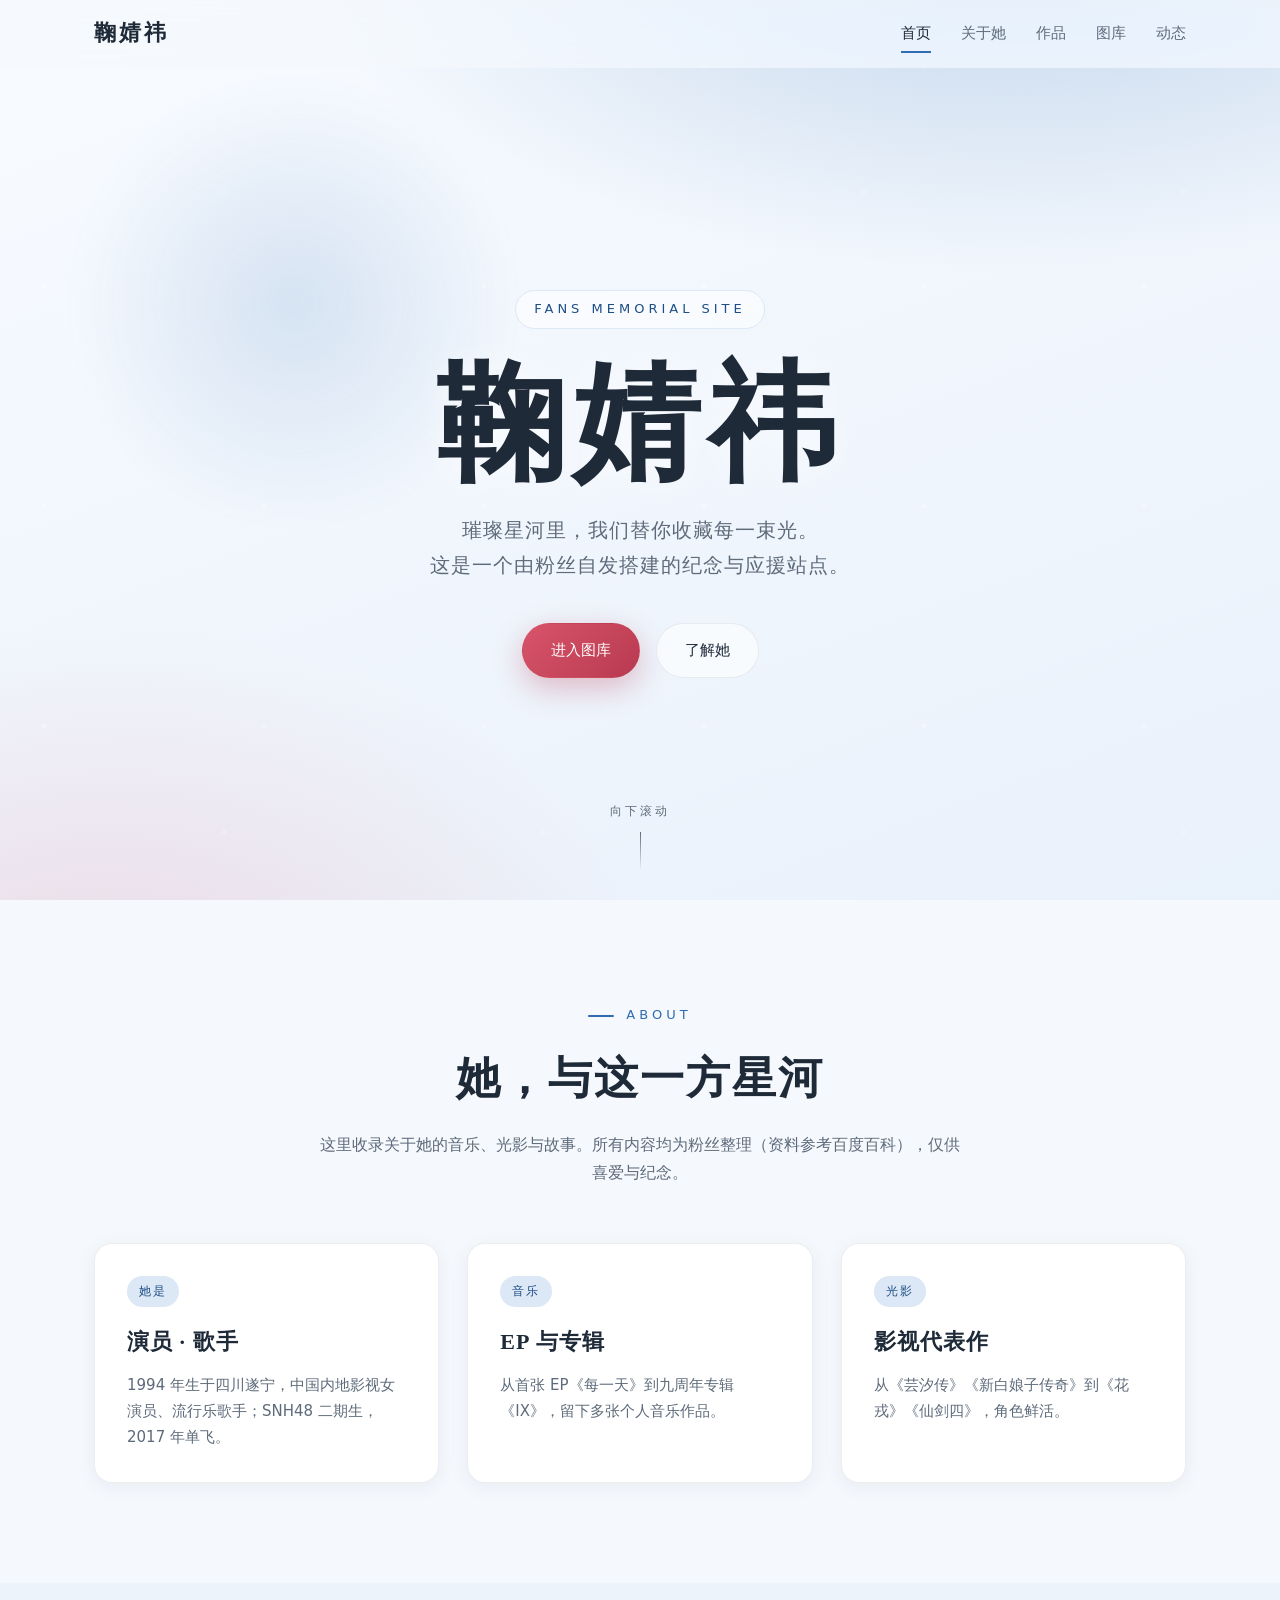
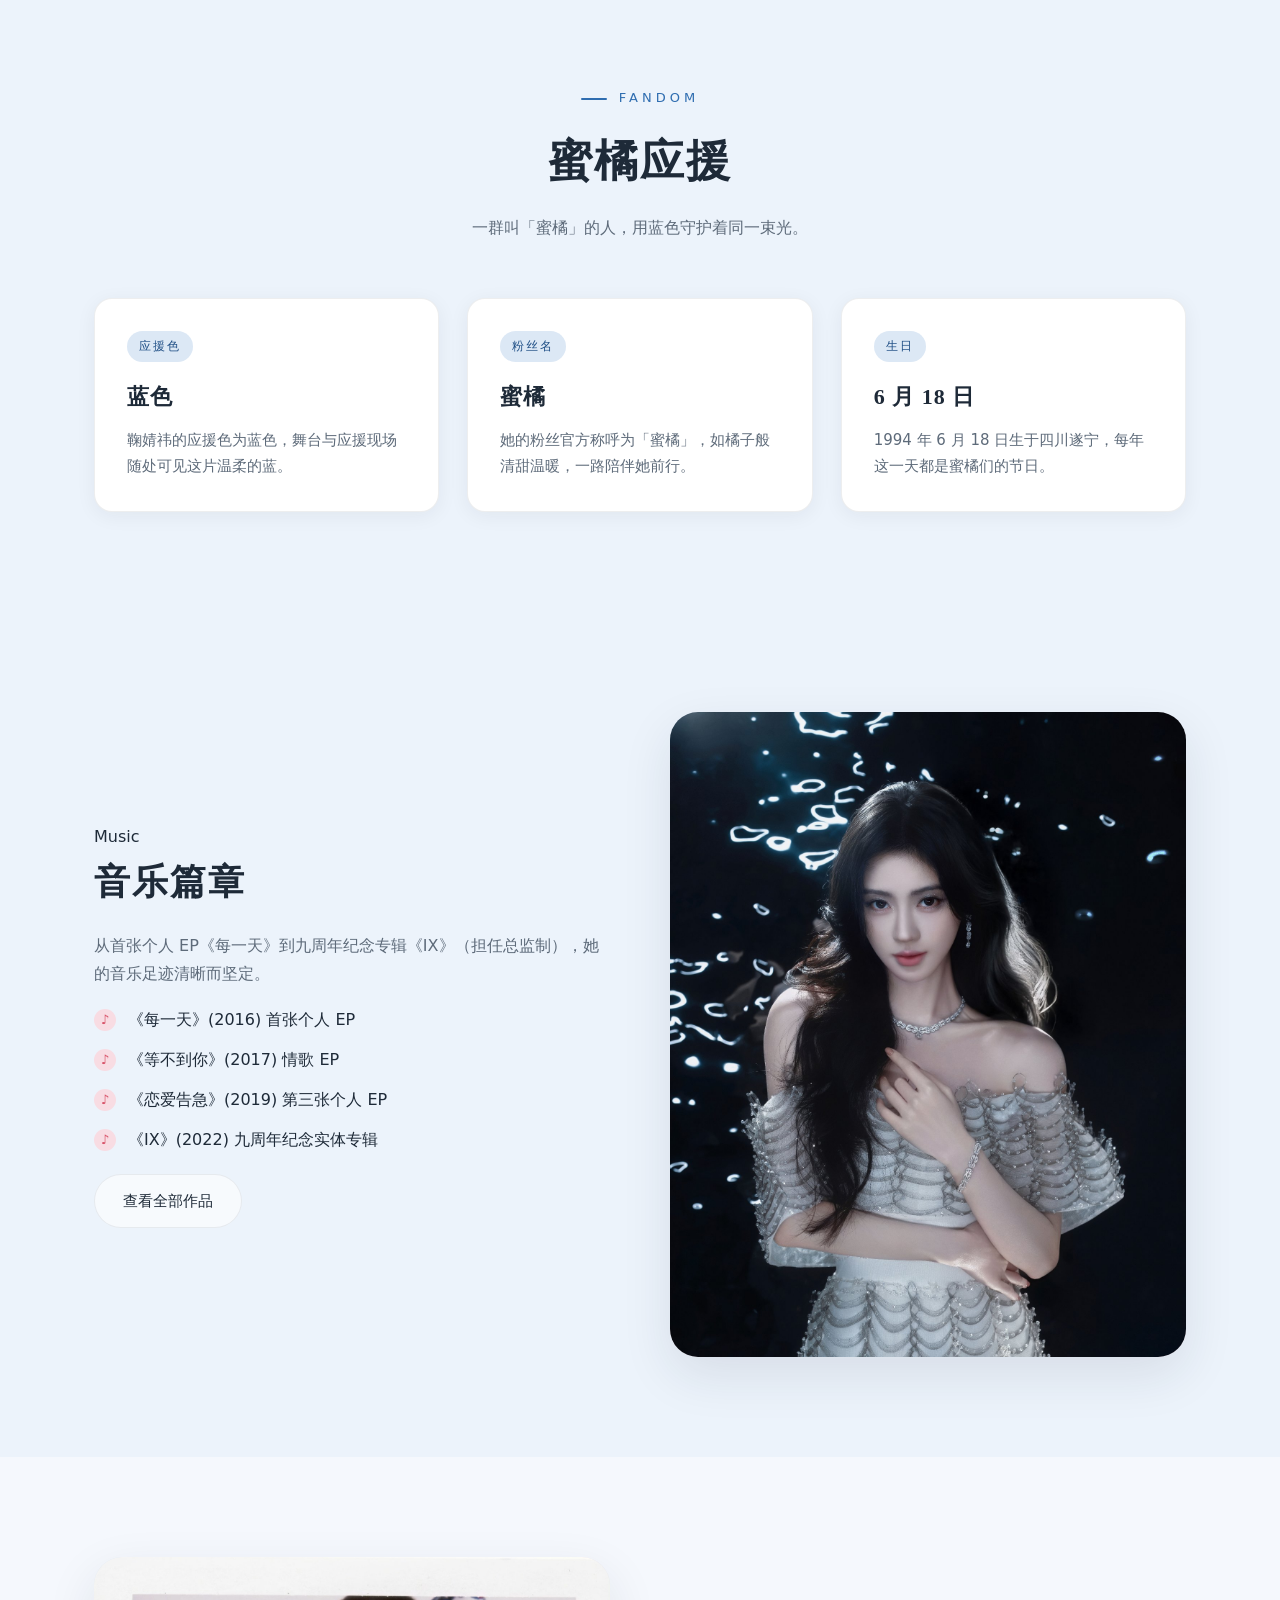
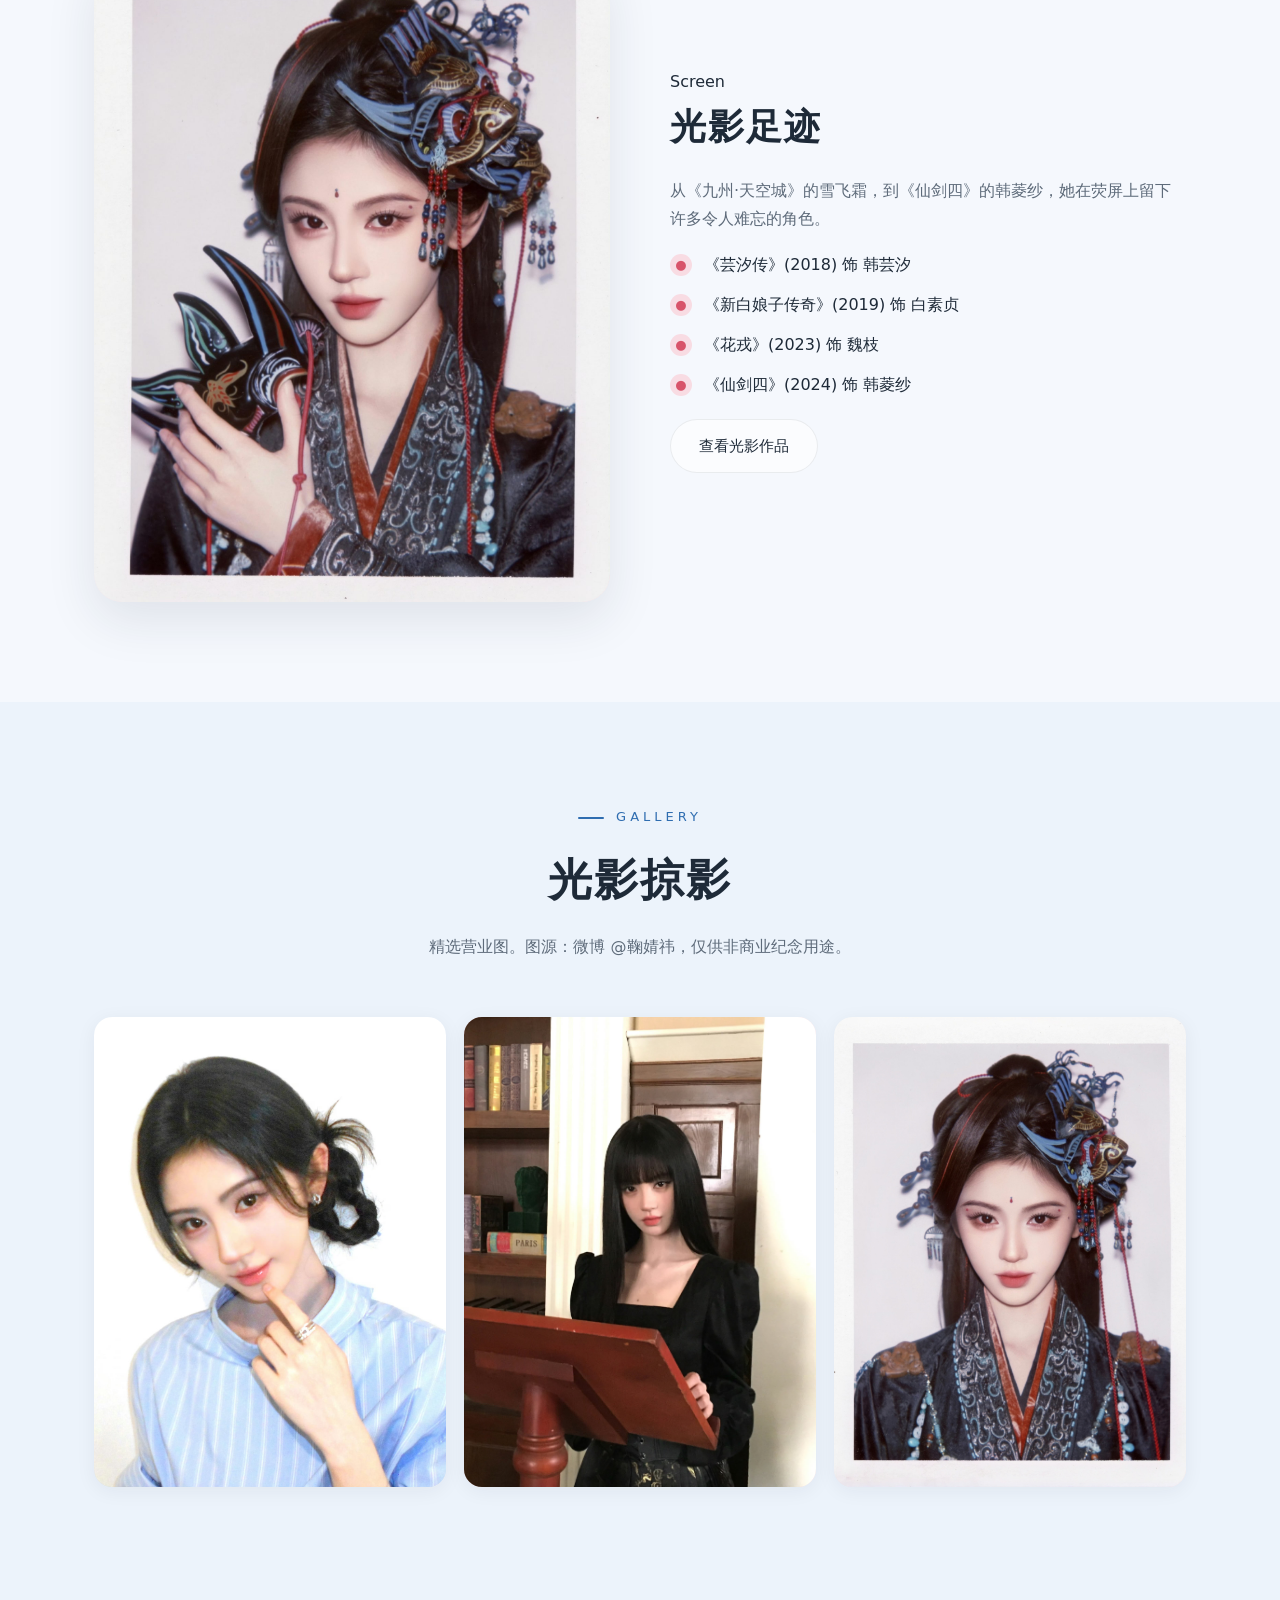
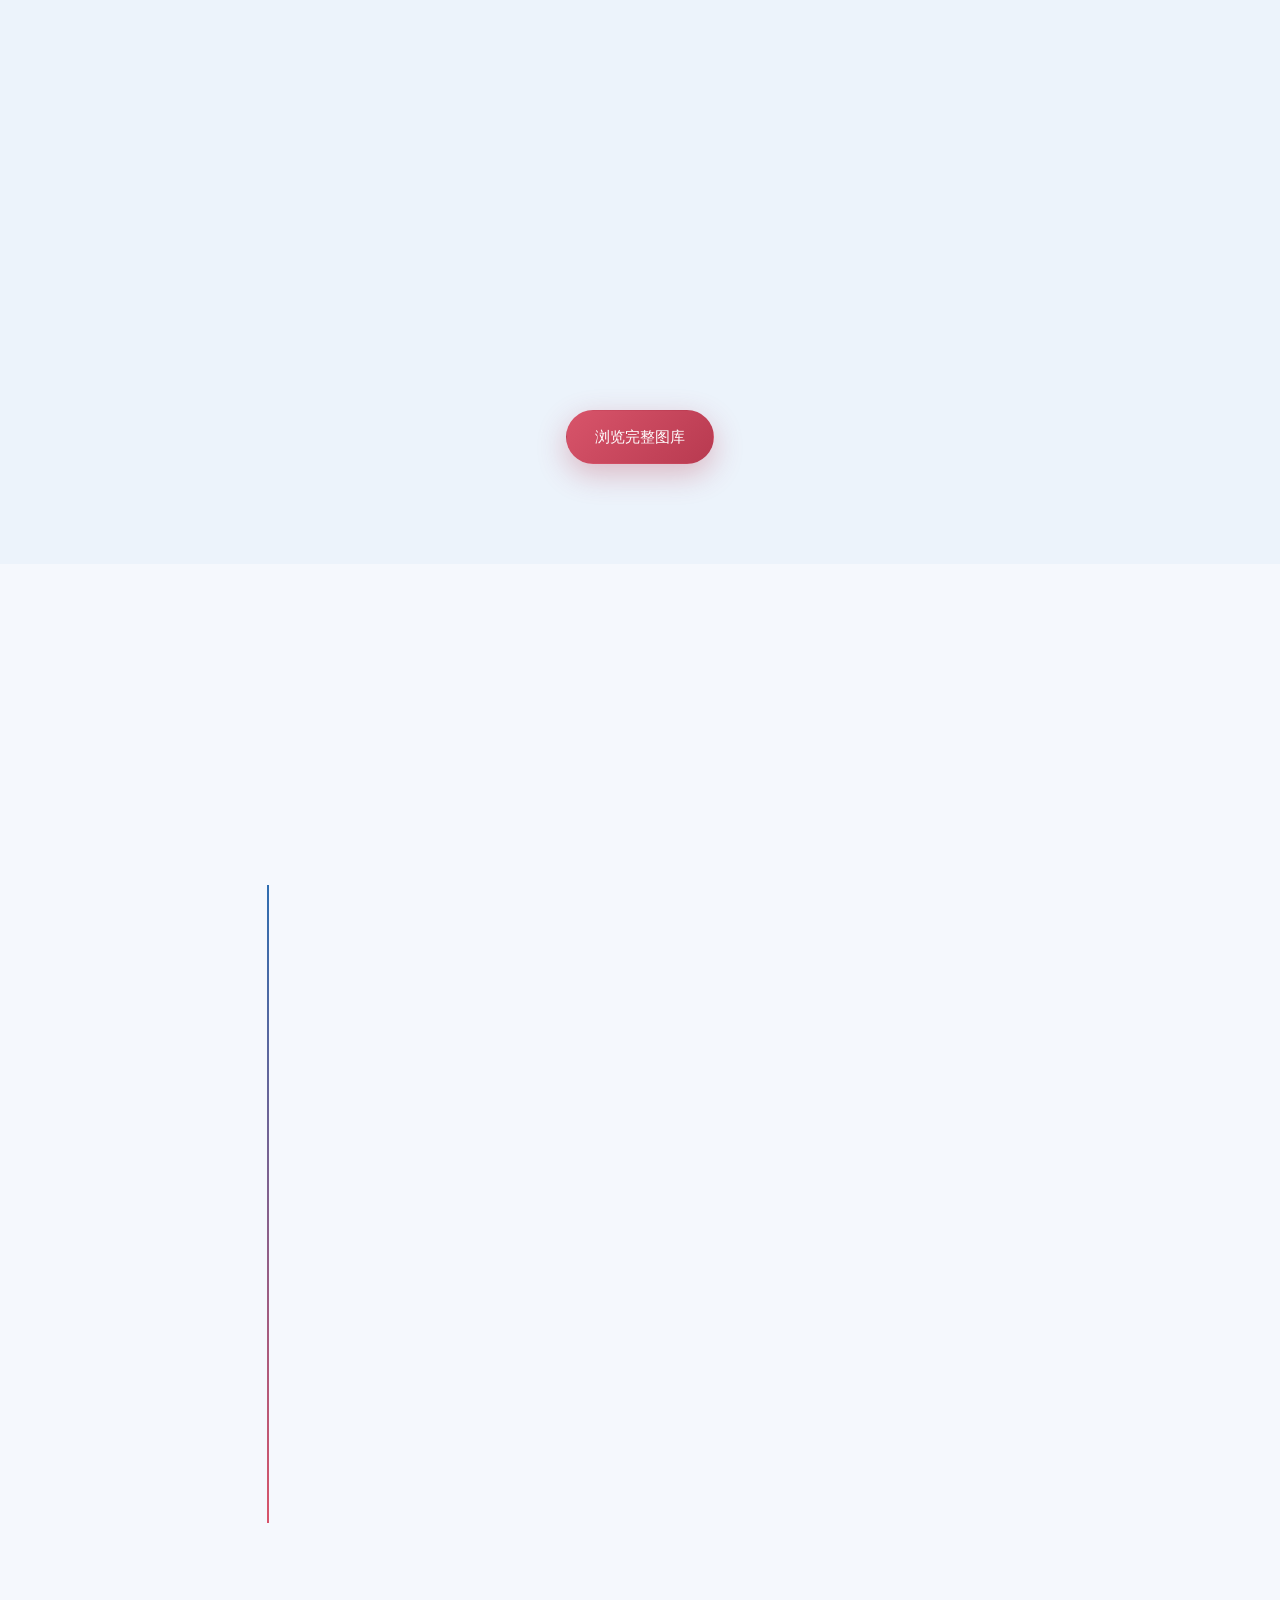
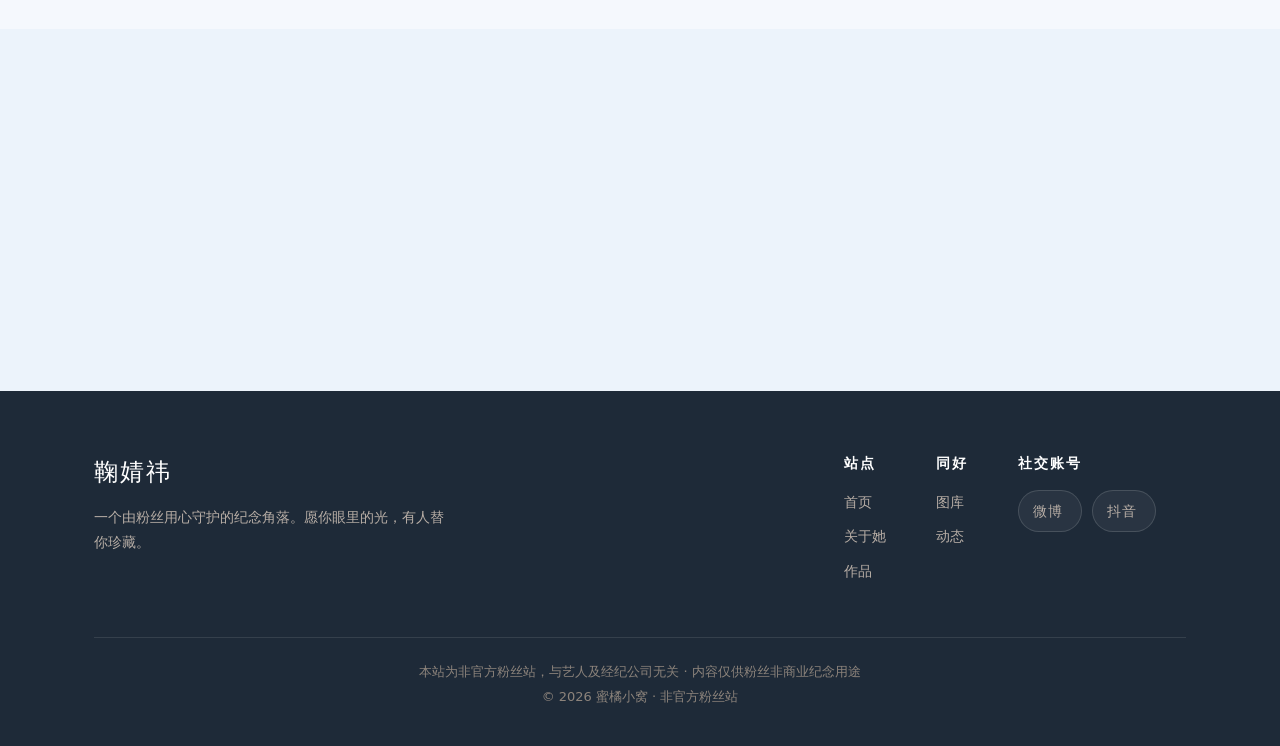
==== index.html @ 4e64320c "初始化「蜜橘小窝」鞠婧祎粉丝站 五页静态站点（首页/关于她/作品/图库/动态），纯手写 HTML/CSS/原生 JS，零依赖  应援蓝主题、非官方粉丝站声明与图源标注；社交账号、成长时间线、音乐/影视" ====
<!DOCTYPE html>
<html lang="zh-CN">
<head>
  <meta charset="UTF-8" />
  <meta name="viewport" content="width=device-width, initial-scale=1.0" />
  <title>鞠婧祎 应援站 · 蜜橘小窝</title>
  <meta name="description" content="鞠婧祎粉丝纪念站 —— 非官方粉丝自发搭建，收录音乐、影视与光影（资料参考百度百科）。" />
  <link rel="stylesheet" href="assets/css/styles.css" />
</head>
<body>

  <!-- 导航 -->
  <header class="nav">
    <div class="wrap">
      <a class="brand" href="index.html">鞠婧祎</a>
      <nav class="nav-links">
        <a href="index.html" class="active">首页</a>
        <a href="about.html">关于她</a>
        <a href="works.html">作品</a>
        <a href="gallery.html">图库</a>
        <a href="news.html">动态</a>
      </nav>
      <div class="nav-toggle"><span></span><span></span><span></span></div>
    </div>
  </header>

  <!-- Hero -->
  <section class="hero">
    <div class="wrap">
      <span class="eyebrow reveal">FANS MEMORIAL SITE</span>
      <h1 class="reveal d1">鞠婧祎</h1>
      <p class="sub reveal d2">璀璨星河里，我们替你收藏每一束光。<br />这是一个由粉丝自发搭建的纪念与应援站点。</p>
      <div class="cta reveal d3">
        <a class="btn btn-primary" href="gallery.html">进入图库</a>
        <a class="btn btn-ghost" href="about.html">了解她</a>
      </div>
    </div>
    <div class="scroll-hint">向下滚动</div>
  </section>

  <!-- 关于摘要 -->
  <section>
    <div class="wrap">
      <div class="section-head reveal">
        <div class="kicker">About</div>
        <h2>她，与这一方星河</h2>
        <p>这里收录关于她的音乐、光影与故事。所有内容均为粉丝整理（资料参考百度百科），仅供喜爱与纪念。</p>
      </div>
      <div class="grid grid-3">
        <div class="card reveal">
          <span class="tag">她是</span>
          <h3>演员 · 歌手</h3>
          <p>1994 年生于四川遂宁，中国内地影视女演员、流行乐歌手；SNH48 二期生，2017 年单飞。</p>
        </div>
        <div class="card reveal d1">
          <span class="tag">音乐</span>
          <h3>EP 与专辑</h3>
          <p>从首张 EP《每一天》到九周年专辑《IX》，留下多张个人音乐作品。</p>
        </div>
        <div class="card reveal d2">
          <span class="tag">光影</span>
          <h3>影视代表作</h3>
          <p>从《芸汐传》《新白娘子传奇》到《花戎》《仙剑四》，角色鲜活。</p>
        </div>
      </div>
    </div>
  </section>

  <!-- 蜜橘应援 -->
  <section class="section-alt">
    <div class="wrap">
      <div class="section-head reveal">
        <div class="kicker">Fandom</div>
        <h2>蜜橘应援</h2>
        <p>一群叫「蜜橘」的人，用蓝色守护着同一束光。</p>
      </div>
      <div class="grid grid-3">
        <div class="card reveal">
          <span class="tag">应援色</span>
          <h3>蓝色</h3>
          <p>鞠婧祎的应援色为蓝色，舞台与应援现场随处可见这片温柔的蓝。</p>
        </div>
        <div class="card reveal d1">
          <span class="tag">粉丝名</span>
          <h3>蜜橘</h3>
          <p>她的粉丝官方称呼为「蜜橘」，如橘子般清甜温暖，一路陪伴她前行。</p>
        </div>
        <div class="card reveal d2">
          <span class="tag">生日</span>
          <h3>6 月 18 日</h3>
          <p>1994 年 6 月 18 日生于四川遂宁，每年这一天都是蜜橘们的节日。</p>
        </div>
      </div>
    </div>
  </section>

  <!-- 作品亮点：音乐 -->
  <section class="section-alt">
    <div class="wrap">
      <div class="feature-row">
        <div class="feature-text reveal">
          <span class="tag">Music</span>
          <h2>音乐篇章</h2>
          <p>从首张个人 EP《每一天》到九周年纪念专辑《IX》（担任总监制），她的音乐足迹清晰而坚定。</p>
          <ul class="feature-list">
            <li><span class="mk">♪</span><span>《每一天》(2016) 首张个人 EP</span></li>
            <li><span class="mk">♪</span><span>《等不到你》(2017) 情歌 EP</span></li>
            <li><span class="mk">♪</span><span>《恋爱告急》(2019) 第三张个人 EP</span></li>
            <li><span class="mk">♪</span><span>《IX》(2022) 九周年纪念实体专辑</span></li>
          </ul>
          <p style="margin-top:20px"><a class="btn btn-ghost" href="works.html">查看全部作品</a></p>
        </div>
        <div class="feature-media reveal d1"><img src="assets/img/feature-music.jpg" alt="音乐篇章" /></div>
      </div>
    </div>
  </section>

  <!-- 作品亮点：影视 -->
  <section>
    <div class="wrap">
      <div class="feature-row reverse">
        <div class="feature-text reveal">
          <span class="tag">Screen</span>
          <h2>光影足迹</h2>
          <p>从《九州·天空城》的雪飞霜，到《仙剑四》的韩菱纱，她在荧屏上留下许多令人难忘的角色。</p>
          <ul class="feature-list">
            <li><span class="mk">●</span><span>《芸汐传》(2018) 饰 韩芸汐</span></li>
            <li><span class="mk">●</span><span>《新白娘子传奇》(2019) 饰 白素贞</span></li>
            <li><span class="mk">●</span><span>《花戎》(2023) 饰 魏枝</span></li>
            <li><span class="mk">●</span><span>《仙剑四》(2024) 饰 韩菱纱</span></li>
          </ul>
          <p style="margin-top:20px"><a class="btn btn-ghost" href="works.html">查看光影作品</a></p>
        </div>
        <div class="feature-media reveal d1"><img src="assets/img/feature-screen.jpg" alt="光影足迹" /></div>
      </div>
    </div>
  </section>

  <!-- 图库预览 -->
  <section class="section-alt">
    <div class="wrap">
      <div class="section-head reveal">
        <div class="kicker">Gallery</div>
        <h2>光影掠影</h2>
        <p>精选营业图。图源：微博 @鞠婧祎，仅供非商业纪念用途。</p>
      </div>
      <div class="gallery-grid">
        <div class="gallery-item reveal" data-label="写真 · 一"><img src="assets/img/gallery-01.jpg" alt="写真 · 一" /></div>
        <div class="gallery-item reveal d1" data-label="写真 · 二"><img src="assets/img/gallery-02.jpg" alt="写真 · 二" /></div>
        <div class="gallery-item reveal d2" data-label="舞台 · 一"><img src="assets/img/gallery-03.jpg" alt="舞台 · 一" /></div>
        <div class="gallery-item reveal" data-label="舞台 · 二"><img src="assets/img/gallery-04.jpg" alt="舞台 · 二" /></div>
        <div class="gallery-item reveal d1" data-label="活动 · 一"><img src="assets/img/gallery-05.jpg" alt="活动 · 一" /></div>
        <div class="gallery-item reveal d2" data-label="活动 · 二"><img src="assets/img/gallery-06.jpg" alt="活动 · 二" /></div>
      </div>
      <p style="text-align:center;margin-top:36px"><a class="btn btn-primary" href="gallery.html">浏览完整图库</a></p>
    </div>
  </section>

  <!-- 最新动态 -->
  <section>
    <div class="wrap">
      <div class="section-head reveal">
        <div class="kicker">News</div>
        <h2>星河纪事</h2>
        <p>从出道到如今的关键节点。（资料参考百度百科）</p>
      </div>
      <div class="timeline">
        <div class="tl-item reveal">
          <div class="date">2013</div>
          <h4>入选 SNH48 二期生并出道</h4>
          <p>以票选第一从近 4.8 万名参选者中脱颖而出，随《剧场女神》公演出道。</p>
        </div>
        <div class="tl-item reveal d1">
          <div class="date">2016</div>
          <h4>SNH48 总选举冠军</h4>
          <p>斩获总选举冠军，并主演首部玄幻剧《九州·天空城》。</p>
        </div>
        <div class="tl-item reveal d2">
          <div class="date">2017</div>
          <h4>成立个人工作室单飞</h4>
          <p>晋升明星殿堂、连霸总选举冠军，成立个人工作室独立发展。</p>
        </div>
        <div class="tl-item reveal">
          <div class="date">2018</div>
          <h4>《芸汐传》播出</h4>
          <p>饰演韩芸汐，成为广受关注的古装剧代表作。</p>
        </div>
        <div class="tl-item reveal d1">
          <div class="date">2026</div>
          <h4>QQ音乐巅峰流行女歌手</h4>
          <p>获 QQ 音乐超级巅峰之夜「巅峰流行女歌手」荣誉。</p>
        </div>
      </div>
    </div>
  </section>

  <!-- 合规声明 -->
  <section class="section-alt">
    <div class="wrap">
      <div class="disclaimer reveal">
        <div class="ico">i</div>
        <div>
          <h3>非官方声明</h3>
          <p>本网站为粉丝自发搭建的<strong>非官方</strong>纪念与应援站点，与艺人本人及其经纪公司无任何隶属或合作关系，不代表官方立场。站内文字资料整理自公开百科，版权归原作者及权利方所有，仅供非商业性的喜爱与纪念用途，如有侵权请联系下架。禁止将本站内容用于任何商业获利行为。</p>
        </div>
      </div>
    </div>
  </section>

  <!-- 页脚 -->
  <footer class="footer">
    <div class="wrap">
      <div class="top">
        <div>
          <div class="brand-f">鞠婧祎</div>
          <p>一个由粉丝用心守护的纪念角落。愿你眼里的光，有人替你珍藏。</p>
        </div>
        <div class="links">
          <div>
            <h5>站点</h5>
            <a href="index.html">首页</a>
            <a href="about.html">关于她</a>
            <a href="works.html">作品</a>
          </div>
          <div>
            <h5>同好</h5>
            <a href="gallery.html">图库</a>
            <a href="news.html">动态</a>
          </div>
          <div class="social-col">
            <h5>社交账号</h5>
            <div class="social-row">
              <a class="social-chip" href="https://weibo.com/u/3669102477" target="_blank" rel="noopener">微博</a>
              <a class="social-chip" href="https://v.douyin.com/kyUIUpl1Lpw/" target="_blank" rel="noopener">抖音</a>
            </div>
          </div>
        </div>
      </div>
      <div class="bar">
        本站为非官方粉丝站，与艺人及经纪公司无关 · 内容仅供粉丝非商业纪念用途<br />
        © 2026 蜜橘小窝 · 非官方粉丝站
      </div>
    </div>
  </footer>

  <script src="assets/js/main.js"></script>
</body>
</html>
---- assets/css/styles.css ----
/* =========================================================
   鞠婧祎粉丝站 · 设计系统
   纯手写原生 CSS，零依赖。配色：蓝（应援色）为主 + 红（喜爱色）点缀。
   ========================================================= */

:root {
  /* 色彩 */
  --bg: #F5F8FD;
  --bg-alt: #ECF3FB;
  --surface: #FFFFFF;
  --ink: #1E2A38;
  --ink-soft: #5E6B7A;
  --primary: #2F6DB0;
  --primary-deep: #1E4E85;
  --primary-soft: #DCE8F5;
  --accent: #D8546A;
  --accent-deep: #B83A50;
  --accent-soft: #F8DCE3;
  --line: rgba(30, 42, 56, 0.08);
  --shadow-sm: 0 4px 20px rgba(30, 42, 56, 0.06);
  --shadow-md: 0 18px 50px rgba(30, 42, 56, 0.10);

  --r-sm: 12px;
  --r: 18px;
  --r-lg: 28px;

  --font-sans: "PingFang SC", "Microsoft YaHei", -apple-system, BlinkMacSystemFont,
    "Segoe UI", Roboto, system-ui, sans-serif;
  --font-serif: "Songti SC", "STSong", "SimSun", Georgia, "Times New Roman", serif;

  --maxw: 1140px;
  --nav-h: 68px;
}

* { box-sizing: border-box; margin: 0; padding: 0; }
html { scroll-behavior: smooth; }

body {
  font-family: var(--font-sans);
  color: var(--ink);
  background: var(--bg);
  line-height: 1.75;
  -webkit-font-smoothing: antialiased;
  overflow-x: hidden;
}

img { max-width: 100%; display: block; }
a { color: inherit; text-decoration: none; }

.wrap { width: 100%; max-width: var(--maxw); margin: 0 auto; padding: 0 24px; }

/* ---------- 导航 ---------- */
.nav {
  position: fixed; top: 0; left: 0; right: 0; height: var(--nav-h);
  display: flex; align-items: center; z-index: 100;
  background: rgba(245, 248, 253, 0.72);
  backdrop-filter: saturate(180%) blur(16px);
  -webkit-backdrop-filter: saturate(180%) blur(16px);
  border-bottom: 1px solid transparent;
  transition: border-color .3s, box-shadow .3s, background .3s;
}
.nav.scrolled { border-bottom: 1px solid var(--line); box-shadow: var(--shadow-sm); }
.nav .wrap { display: flex; align-items: center; justify-content: space-between; }
.brand { font-family: var(--font-serif); font-size: 22px; letter-spacing: 3px; font-weight: 600; }
.brand .dot { color: var(--accent); }
.nav-links { display: flex; gap: 30px; align-items: center; }
.nav-links a {
  font-size: 15px; color: var(--ink-soft); position: relative; padding: 6px 0;
  transition: color .25s;
}
.nav-links a::after {
  content: ""; position: absolute; left: 0; bottom: 0; height: 2px; width: 0;
  background: var(--primary); transition: width .25s;
}
.nav-links a:hover, .nav-links a.active { color: var(--ink); }
.nav-links a:hover::after, .nav-links a.active::after { width: 100%; }
.nav-toggle { display: none; flex-direction: column; gap: 5px; cursor: pointer; }
.nav-toggle span { width: 24px; height: 2px; background: var(--ink); transition: .3s; }

/* ---------- 按钮 ---------- */
.btn {
  display: inline-flex; align-items: center; gap: 8px;
  padding: 13px 28px; border-radius: 999px; font-size: 15px; font-weight: 500;
  cursor: pointer; border: 1px solid transparent; transition: transform .2s, box-shadow .2s, background .2s;
}
.btn-primary {
  background: linear-gradient(135deg, var(--accent), var(--accent-deep));
  color: #fff; box-shadow: 0 10px 30px rgba(184, 58, 80, 0.32);
}
.btn-primary:hover { transform: translateY(-2px); box-shadow: 0 14px 36px rgba(184, 58, 80, 0.42); }
.btn-ghost { background: rgba(255,255,255,0.6); border-color: var(--line); color: var(--ink); }
.btn-ghost:hover { background: #fff; transform: translateY(-2px); box-shadow: var(--shadow-sm); }

/* ---------- Hero ---------- */
.hero {
  position: relative; min-height: 100vh; display: flex; align-items: center;
  background:
    radial-gradient(1200px 600px at 78% -10%, rgba(47, 109, 176, 0.28), transparent 60%),
    radial-gradient(1000px 700px at 8% 112%, rgba(216, 84, 106, 0.16), transparent 55%),
    linear-gradient(160deg, #F8FBFF 0%, #E9F1FB 100%);
  overflow: hidden;
}
.hero::before {
  content: ""; position: absolute; inset: 0;
  background-image:
    radial-gradient(circle at 20% 30%, rgba(255,255,255,0.55) 0 2px, transparent 3px),
    radial-gradient(circle at 70% 60%, rgba(255,255,255,0.45) 0 2px, transparent 3px);
  background-size: 220px 220px, 320px 320px; opacity: .5;
}
.hero::after {
  content: ""; position: absolute; width: 460px; height: 460px; border-radius: 50%;
  background: radial-gradient(circle, rgba(47,109,176,0.15), transparent 70%);
  top: 8%; left: 5%; filter: blur(6px);
  animation: heroFloat 9s ease-in-out infinite; z-index: 1; pointer-events: none;
}
@keyframes heroFloat { 0%,100% { transform: translateY(0); } 50% { transform: translateY(-28px); } }
.hero .wrap { position: relative; z-index: 2; text-align: center; padding-top: var(--nav-h); }
.hero .eyebrow {
  display: inline-block; font-size: 13px; letter-spacing: 4px; color: var(--primary-deep);
  border: 1px solid var(--primary-soft); background: rgba(255,255,255,0.55);
  padding: 7px 18px; border-radius: 999px; margin-bottom: 28px;
}
.hero h1 {
  font-family: var(--font-serif); font-weight: 600; line-height: 1.05;
  font-size: clamp(56px, 12vw, 128px); letter-spacing: 8px; color: var(--ink);
  text-shadow: 0 2px 30px rgba(255,255,255,0.6);
}
.hero .sub {
  margin: 22px auto 0; max-width: 560px; font-size: clamp(16px, 2.4vw, 20px);
  color: var(--ink-soft); letter-spacing: 1px;
}
.hero .cta { margin-top: 40px; display: flex; gap: 16px; justify-content: center; flex-wrap: wrap; }
.hero .scroll-hint {
  position: absolute; bottom: 30px; left: 50%; transform: translateX(-50%);
  font-size: 12px; letter-spacing: 3px; color: var(--ink-soft); z-index: 2;
}
.hero .scroll-hint::after {
  content: ""; display: block; width: 1px; height: 38px; margin: 10px auto 0;
  background: linear-gradient(var(--ink-soft), transparent);
}

/* ---------- 通用区块 ---------- */
section { padding: 100px 0; }
.section-alt { background: var(--bg-alt); }
.section-head { text-align: center; max-width: 640px; margin: 0 auto 56px; }
.section-head .kicker {
  font-size: 13px; letter-spacing: 4px; color: var(--primary); text-transform: uppercase;
  display: inline-block; position: relative;
}
.section-head .kicker::before {
  content: ""; display: inline-block; width: 26px; height: 2px; border-radius: 2px;
  background: var(--primary); vertical-align: middle; margin-right: 12px;
}
.section-head h2 {
  font-family: var(--font-serif); font-size: clamp(30px, 5vw, 44px);
  margin-top: 12px; letter-spacing: 2px; font-weight: 600;
}
.section-head p { margin-top: 14px; color: var(--ink-soft); }

/* ---------- 区块内小标题（蓝色短横线） ---------- */
.sub-title {
  font-family: var(--font-serif); font-size: clamp(22px, 3.4vw, 30px);
  font-weight: 600; letter-spacing: 1px; color: var(--ink);
  display: flex; align-items: center; gap: 14px; margin: 18px 0 30px;
}
.sub-title::before {
  content: ""; display: inline-block; width: 28px; height: 4px; border-radius: 4px;
  background: linear-gradient(90deg, var(--primary), var(--gold));
}

/* ---------- 卡片网格 ---------- */
.grid { display: grid; gap: 28px; }
.grid-3 { grid-template-columns: repeat(3, 1fr); }
.grid-2 { grid-template-columns: repeat(2, 1fr); }

.card {
  position: relative; overflow: hidden;
  background: var(--surface); border-radius: var(--r); padding: 32px;
  border: 1px solid var(--line); box-shadow: var(--shadow-sm);
  transition: transform .3s, box-shadow .3s, border-color .3s;
}
.card::before {
  content: ""; position: absolute; top: 0; left: 0; right: 0; height: 3px;
  background: linear-gradient(90deg, var(--primary), var(--accent));
  transform: scaleX(0); transform-origin: left; transition: transform .4s ease; z-index: 1;
}
.card:hover { transform: translateY(-6px); box-shadow: var(--shadow-md); border-color: var(--primary-soft); }
.card:hover::before { transform: scaleX(1); }
.card .tag {
  display: inline-block; font-size: 12px; letter-spacing: 2px; color: var(--primary-deep);
  background: var(--primary-soft); padding: 5px 12px; border-radius: 999px; margin-bottom: 16px;
}
.card h3 { font-family: var(--font-serif); font-size: 22px; margin-bottom: 10px; letter-spacing: 1px; }
.card p { color: var(--ink-soft); font-size: 15px; }

/* ---------- 简介特征 ---------- */
.feature-row { display: grid; grid-template-columns: 1fr 1fr; gap: 60px; align-items: center; }
.feature-row.reverse { direction: rtl; }
.feature-row.reverse > * { direction: ltr; }
.feature-text h2 { font-family: var(--font-serif); font-size: 36px; letter-spacing: 2px; margin-bottom: 18px; }
.feature-text p { color: var(--ink-soft); margin-bottom: 18px; }
.feature-list { list-style: none; display: grid; gap: 12px; }
.feature-list li { display: flex; gap: 12px; align-items: flex-start; color: var(--ink); }
.feature-list .mk {
  flex: 0 0 22px; height: 22px; border-radius: 50%; background: var(--accent-soft);
  color: var(--accent); display: grid; place-items: center; font-size: 13px; margin-top: 3px;
}
.feature-media {
  aspect-ratio: 4 / 5; border-radius: var(--r-lg);
  background: linear-gradient(150deg, var(--primary-soft), var(--accent-soft));
  box-shadow: var(--shadow-md); position: relative; overflow: hidden;
  display: grid; place-items: center; color: rgba(30,42,56,0.35); font-size: 14px; letter-spacing: 2px;
}
.feature-media span { transform: rotate(-4deg); }
.feature-media img,
.gallery-item img { width: 100%; height: 100%; object-fit: cover; display: block; }

/* ---------- 图库 ---------- */
.gallery-grid { display: grid; grid-template-columns: repeat(3, 1fr); gap: 18px; }
.gallery-item {
  position: relative; aspect-ratio: 3 / 4; border-radius: var(--r); overflow: hidden;
  cursor: pointer; box-shadow: var(--shadow-sm);
  background: linear-gradient(150deg, var(--primary-soft), #CFE0F2);
}
.gallery-item:nth-child(3n+2) { background: linear-gradient(150deg, var(--accent-soft), #F3D6DD); }
.gallery-item:nth-child(3n)   { background: linear-gradient(150deg, #D8E7F6, #F6DDE4); }
.gallery-item .ph {
  position: absolute; inset: 0; display: grid; place-items: center;
  color: rgba(30,42,56,0.4); font-size: 13px; letter-spacing: 2px;
}
.gallery-item:hover { box-shadow: var(--shadow-md); }

/* （图库分类筛选已移除：营业图单一类型，无需筛选） */

/* 灯箱 */
.lightbox {
  position: fixed; inset: 0; background: rgba(20, 28, 40, 0.82); display: none;
  align-items: center; justify-content: center; z-index: 200; padding: 30px;
}
.lightbox.open { display: flex; }
.lightbox .lb-inner {
  max-width: 520px; width: 100%; aspect-ratio: 3/4; border-radius: var(--r);
  background: transparent;
  display: grid; place-items: center; overflow: hidden;
}
.lightbox .lb-inner img { width: 100%; height: 100%; object-fit: contain; border-radius: var(--r); }
.lightbox .lb-close {
  position: absolute; top: 24px; right: 28px; color: #fff; font-size: 32px; cursor: pointer;
  line-height: 1; opacity: .8;
}
.lightbox .lb-close:hover { opacity: 1; }

/* ---------- 时间线（动态） ---------- */
.timeline { max-width: 760px; margin: 0 auto; position: relative; padding-left: 28px; }
.timeline::before {
  content: ""; position: absolute; left: 7px; top: 6px; bottom: 6px; width: 2px;
  background: linear-gradient(var(--primary), var(--accent));
}
.tl-item { position: relative; padding: 0 0 36px 26px; }
.tl-item::before {
  content: ""; position: absolute; left: -28px; top: 6px; width: 16px; height: 16px;
  border-radius: 50%; background: #fff; border: 3px solid var(--primary); box-shadow: var(--shadow-sm);
}
.tl-item .date { font-size: 13px; letter-spacing: 2px; color: var(--primary); }
.tl-item h4 { font-family: var(--font-serif); font-size: 20px; margin: 4px 0 6px; letter-spacing: 1px; }
.tl-item p { color: var(--ink-soft); font-size: 15px; }

/* ---------- 声明 banner ---------- */
.disclaimer {
  background: linear-gradient(135deg, var(--accent-soft), var(--primary-soft));
  border: 1px solid rgba(47,109,176,0.30); border-radius: var(--r-lg);
  padding: 34px 38px; display: flex; gap: 22px; align-items: flex-start;
}
.disclaimer .ico {
  flex: 0 0 46px; height: 46px; border-radius: 50%; background: #fff; color: var(--primary);
  display: grid; place-items: center; font-size: 22px; box-shadow: var(--shadow-sm);
}
.disclaimer h3 { font-family: var(--font-serif); font-size: 20px; margin-bottom: 8px; letter-spacing: 1px; }
.disclaimer p { color: var(--ink-soft); font-size: 14px; }

/* ---------- 页脚 ---------- */
.footer { background: #1E2A38; color: #D8CFC8; padding: 60px 0 36px; }
.footer .top { display: flex; justify-content: space-between; gap: 40px; flex-wrap: wrap; }
.footer .brand-f { font-family: var(--font-serif); font-size: 24px; letter-spacing: 2px; color: #fff; }
.footer p { color: #B8AEA6; font-size: 14px; max-width: 360px; margin-top: 12px; }
.footer .links { display: flex; gap: 50px; flex-wrap: wrap; }
.footer .links h5 { color: #fff; font-size: 14px; letter-spacing: 2px; margin-bottom: 14px; }
.footer .links a { display: block; color: #B8AEA6; font-size: 14px; margin-bottom: 10px; transition: color .2s; }
.footer .links a:hover { color: #fff; }
.footer .social-col { min-width: 168px; }
.footer .social-row { display: flex; gap: 10px; flex-wrap: wrap; }
.footer .social-chip {
  display: inline-flex; align-items: center; justify-content: center;
  min-width: 64px; padding: 8px 14px; border-radius: 22px;
  background: rgba(255,255,255,0.05);
  border: 1px solid rgba(255,255,255,0.14);
  color: #D8CFC8; font-size: 13px; letter-spacing: 1px;
  transition: all .2s ease;
}
.footer .social-chip:hover {
  background: var(--primary); color: #fff; border-color: var(--primary);
  transform: translateY(-2px);
}
.footer .bar {
  margin-top: 44px; padding-top: 22px; border-top: 1px solid rgba(255,255,255,0.1);
  font-size: 13px; color: #8C837B; text-align: center; line-height: 1.9;
}

/* ---------- 滚动揭示动画 ---------- */
.reveal { opacity: 0; transform: translateY(28px); transition: opacity .7s ease, transform .7s ease; }
.reveal.in { opacity: 1; transform: none; }
.reveal.d1 { transition-delay: .08s; }
.reveal.d2 { transition-delay: .16s; }
.reveal.d3 { transition-delay: .24s; }

/* ---------- 响应式 ---------- */
@media (max-width: 900px) {
  .grid-3 { grid-template-columns: 1fr 1fr; }
  .gallery-grid { grid-template-columns: repeat(2, 1fr); }
  .feature-row, .feature-row.reverse { grid-template-columns: 1fr; direction: ltr; gap: 32px; }
}
@media (max-width: 680px) {
  section { padding: 72px 0; }
  .nav-links {
    position: fixed; top: var(--nav-h); right: 0; width: 240px; height: calc(100vh - var(--nav-h));
    background: rgba(245,248,253,0.97); backdrop-filter: blur(16px); flex-direction: column;
    align-items: flex-start; padding: 28px; gap: 22px; transform: translateX(100%);
    transition: transform .3s; box-shadow: var(--shadow-md);
  }
  .nav-links.open { transform: translateX(0); }
  .nav-toggle { display: flex; }
  .grid-3, .grid-2, .gallery-grid { grid-template-columns: 1fr; }
  .disclaimer { flex-direction: column; gap: 14px; padding: 26px; }
}
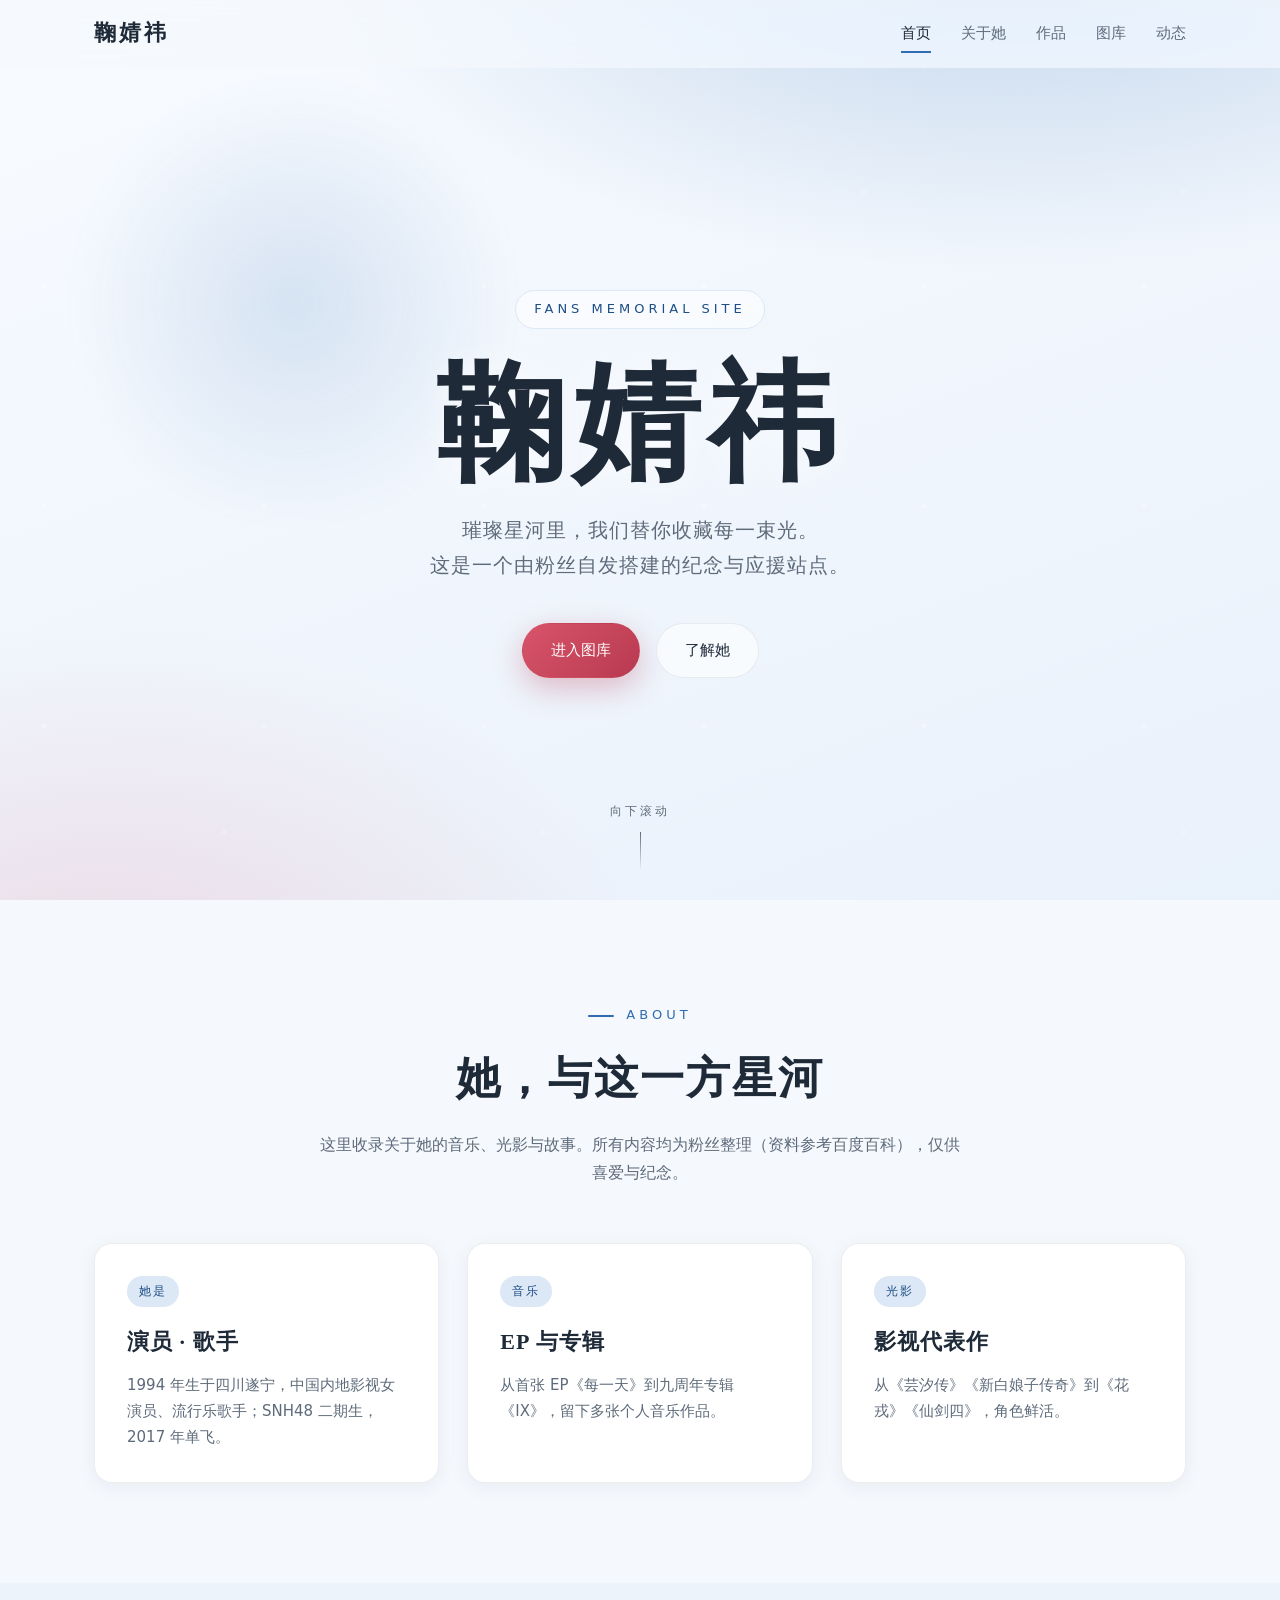
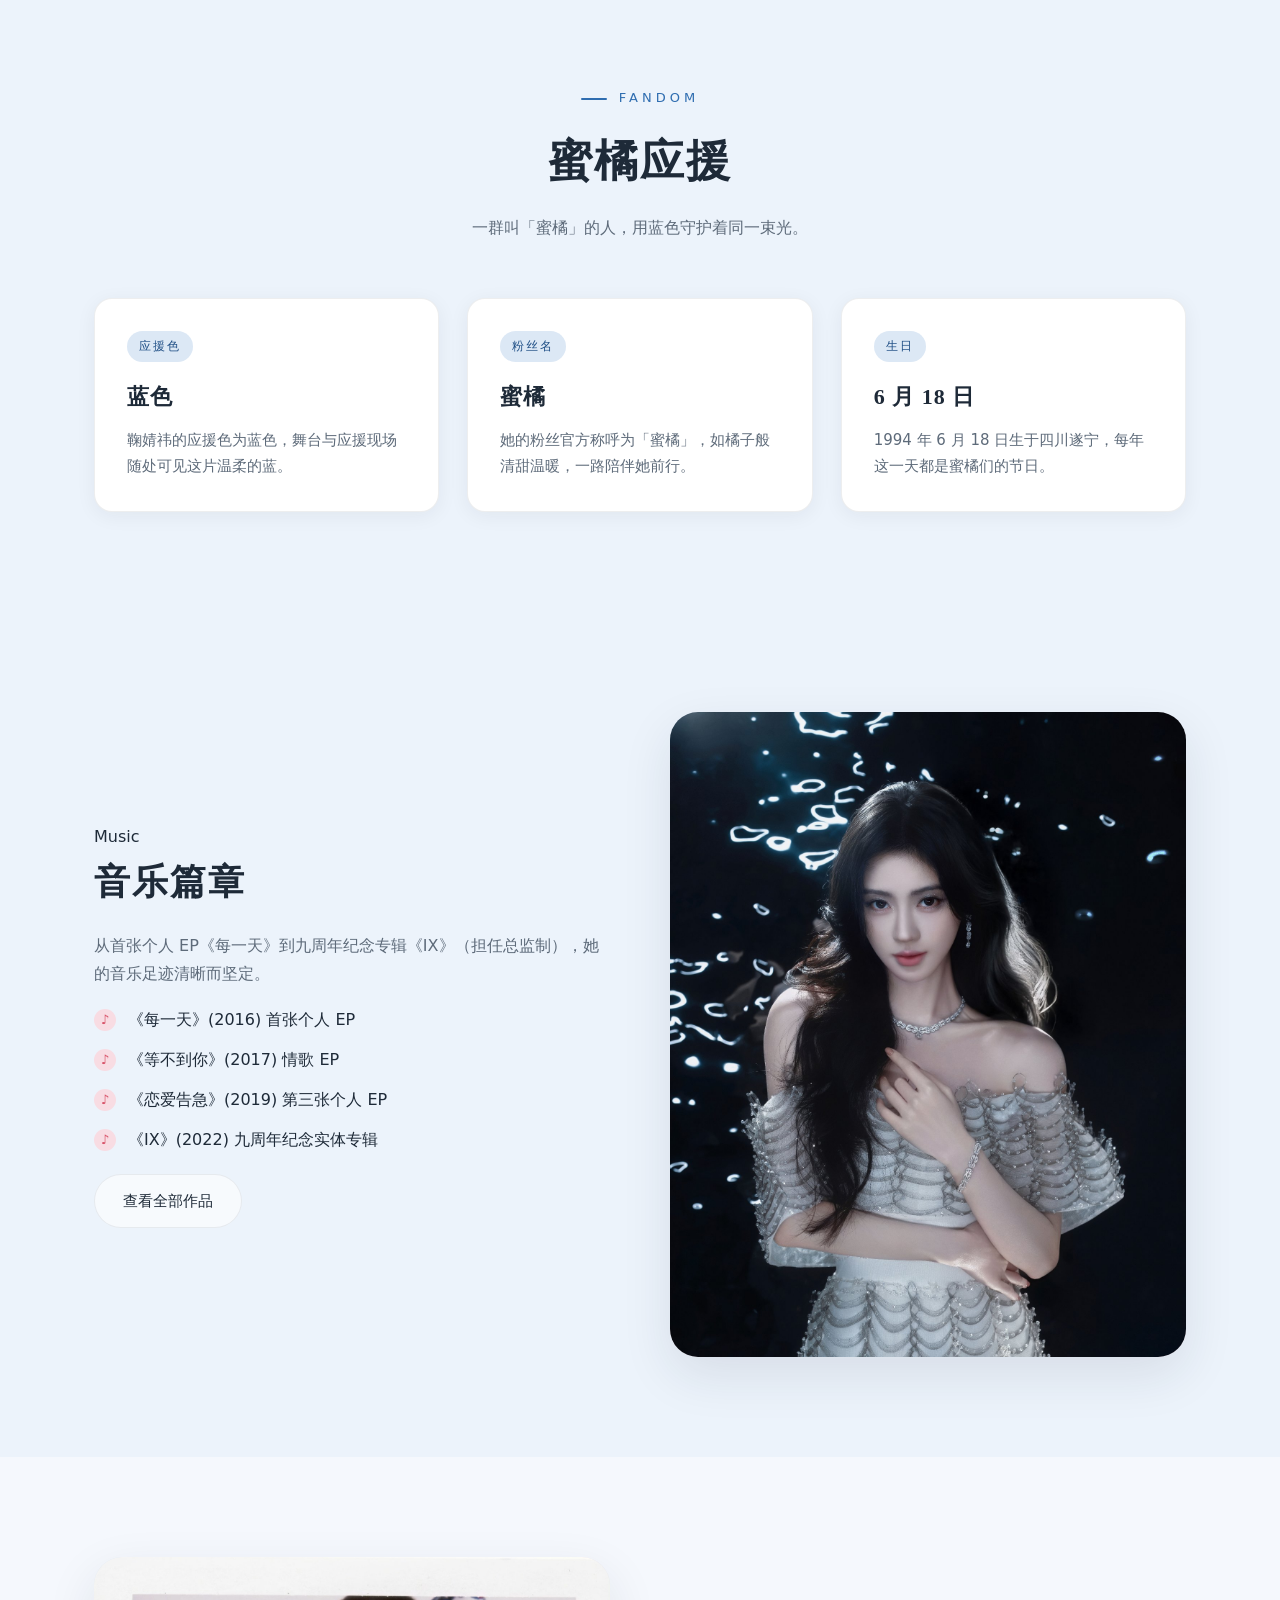
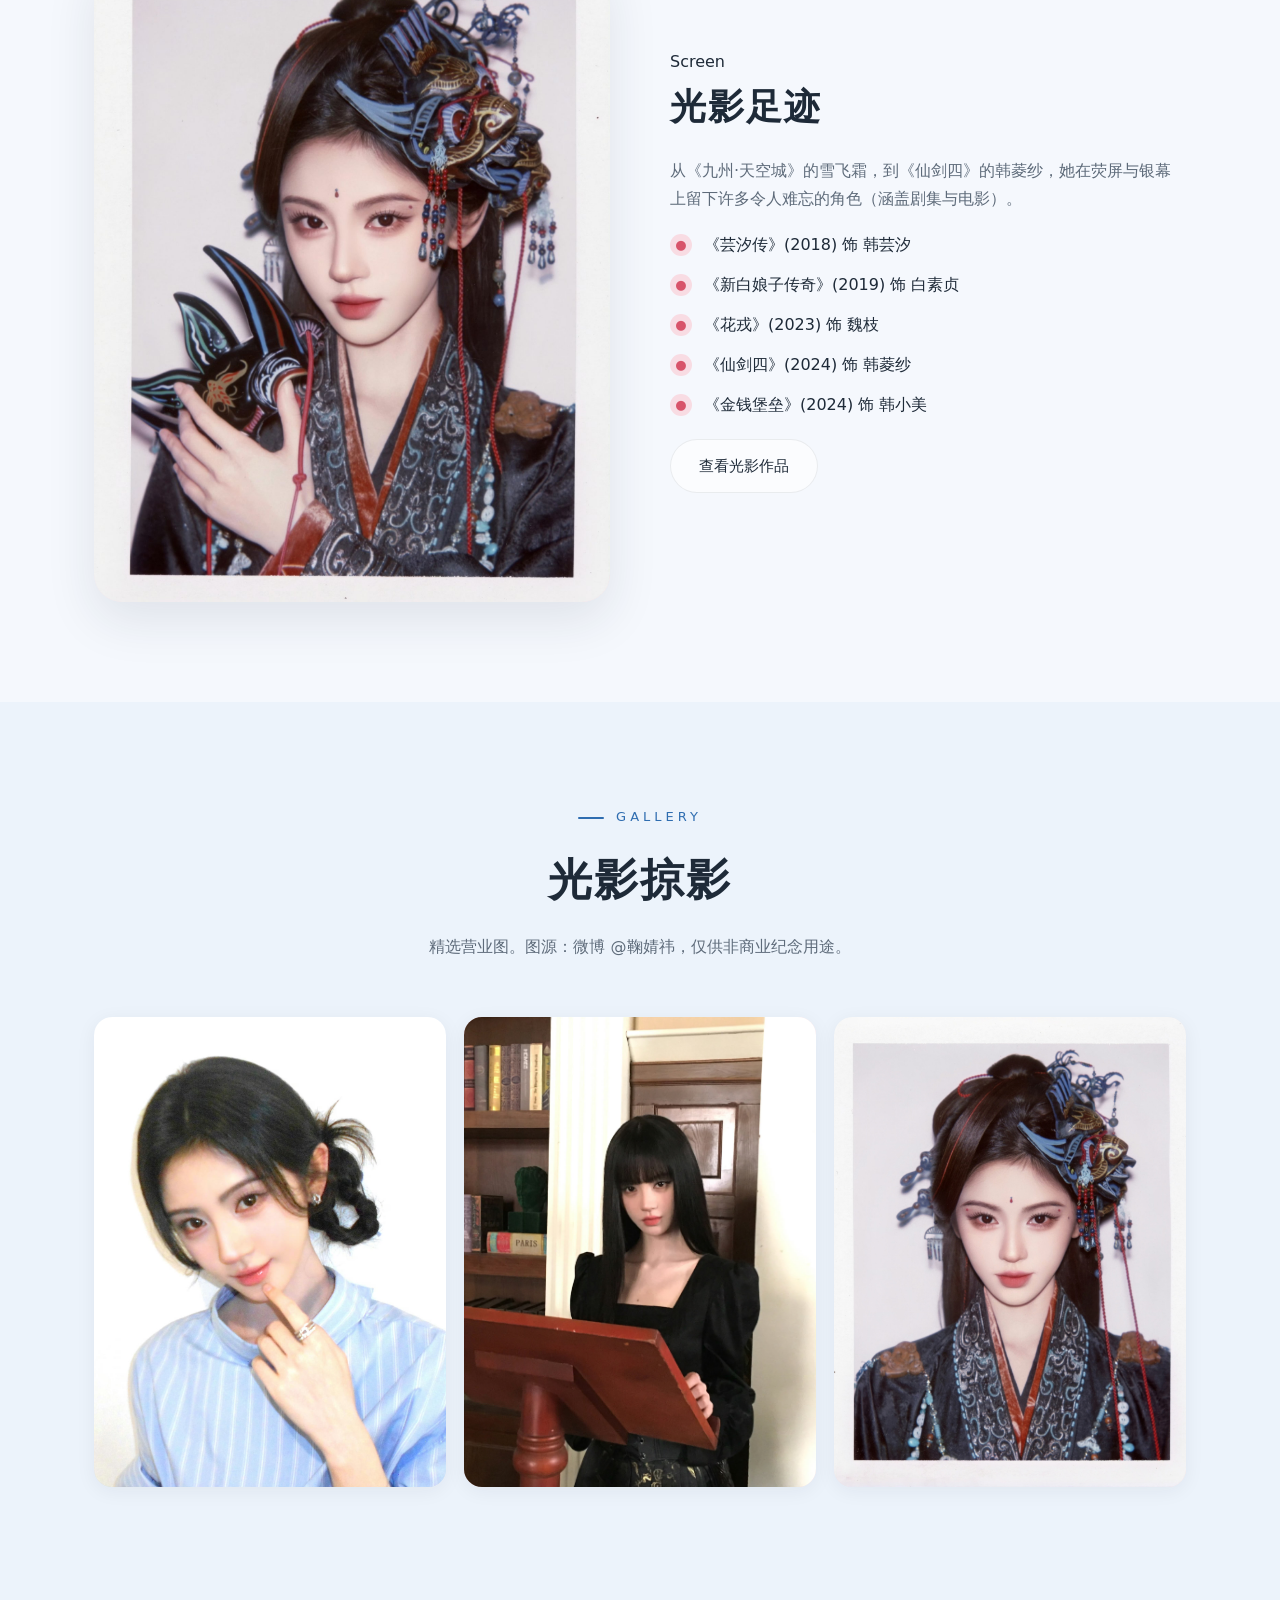
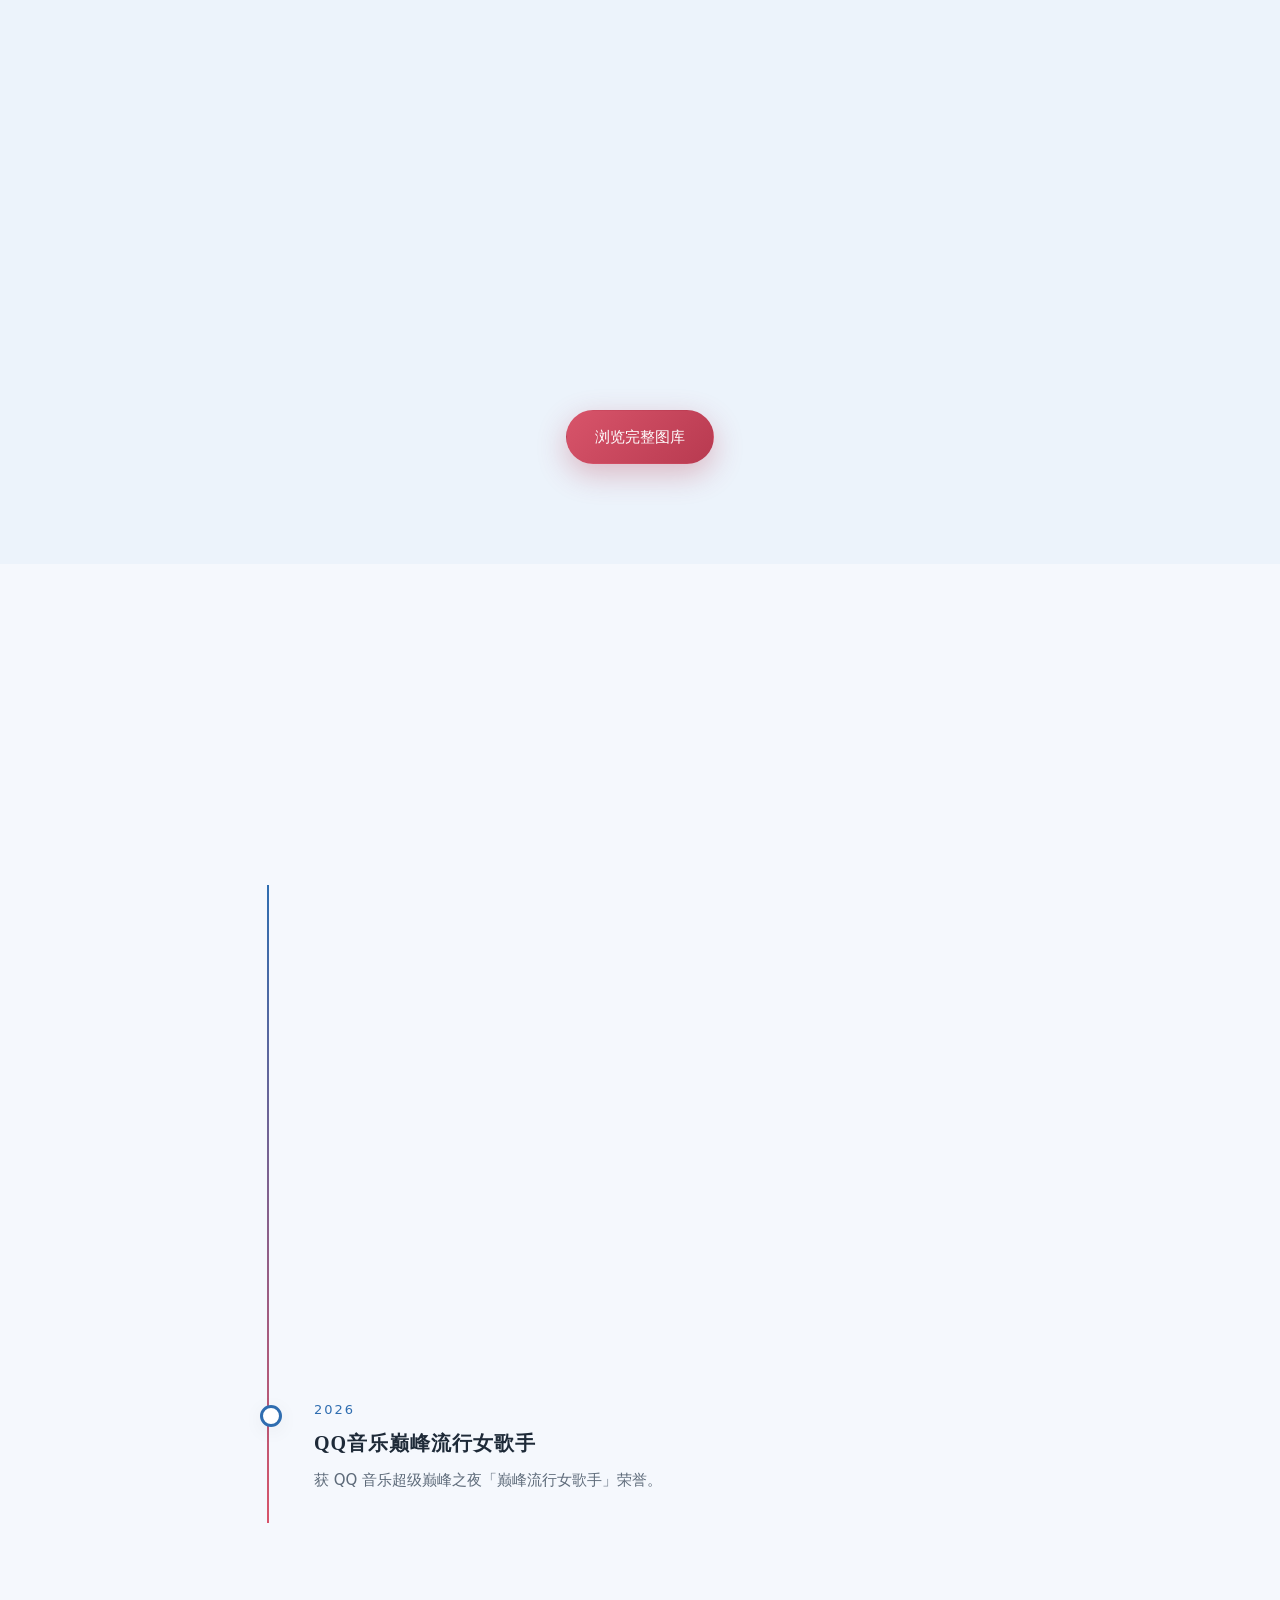
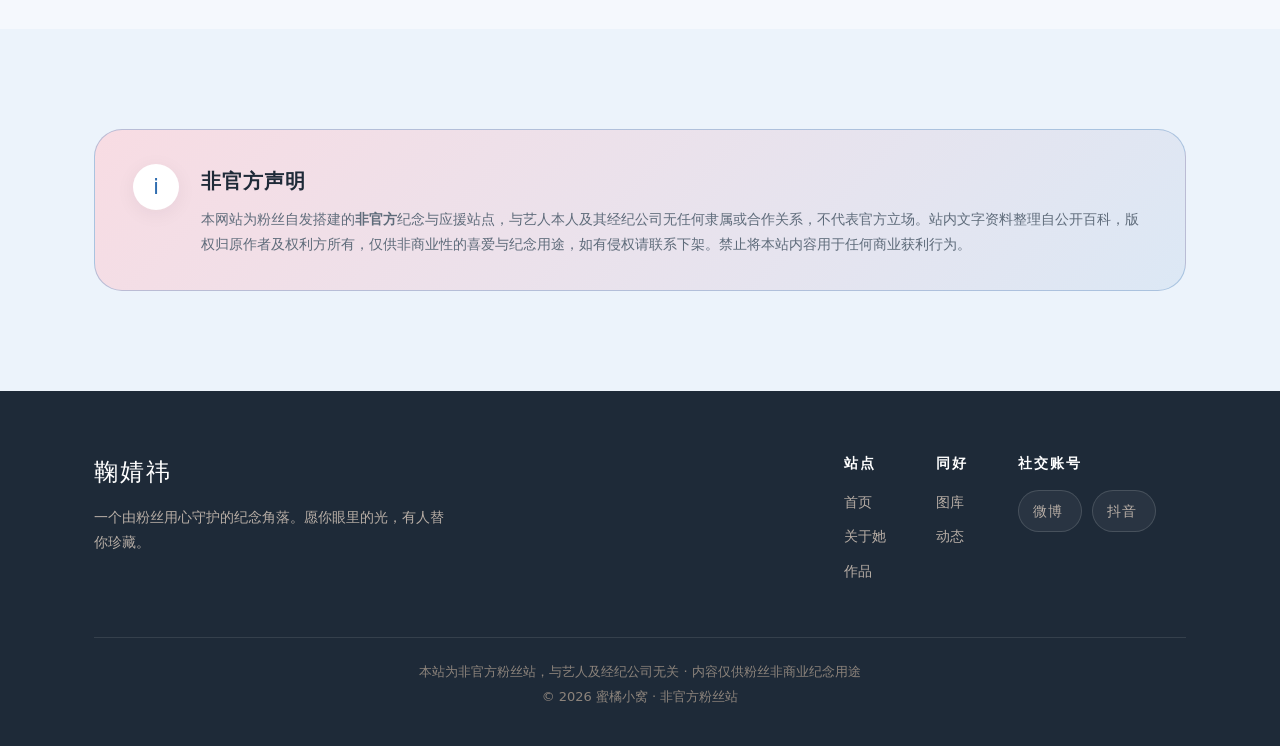
==== commit c0a95a2b: "content: 补全电影作品、影视OST与关于她荣誉/成长信息" ====
--- a/index.html
+++ b/index.html
@@ -122,12 +122,13 @@
         <div class="feature-text reveal">
           <span class="tag">Screen</span>
           <h2>光影足迹</h2>
-          <p>从《九州·天空城》的雪飞霜，到《仙剑四》的韩菱纱，她在荧屏上留下许多令人难忘的角色。</p>
+          <p>从《九州·天空城》的雪飞霜，到《仙剑四》的韩菱纱，她在荧屏与银幕上留下许多令人难忘的角色（涵盖剧集与电影）。</p>
           <ul class="feature-list">
             <li><span class="mk">●</span><span>《芸汐传》(2018) 饰 韩芸汐</span></li>
             <li><span class="mk">●</span><span>《新白娘子传奇》(2019) 饰 白素贞</span></li>
             <li><span class="mk">●</span><span>《花戎》(2023) 饰 魏枝</span></li>
             <li><span class="mk">●</span><span>《仙剑四》(2024) 饰 韩菱纱</span></li>
+            <li><span class="mk">●</span><span>《金钱堡垒》(2024) 饰 韩小美</span></li>
           </ul>
           <p style="margin-top:20px"><a class="btn btn-ghost" href="works.html">查看光影作品</a></p>
         </div>
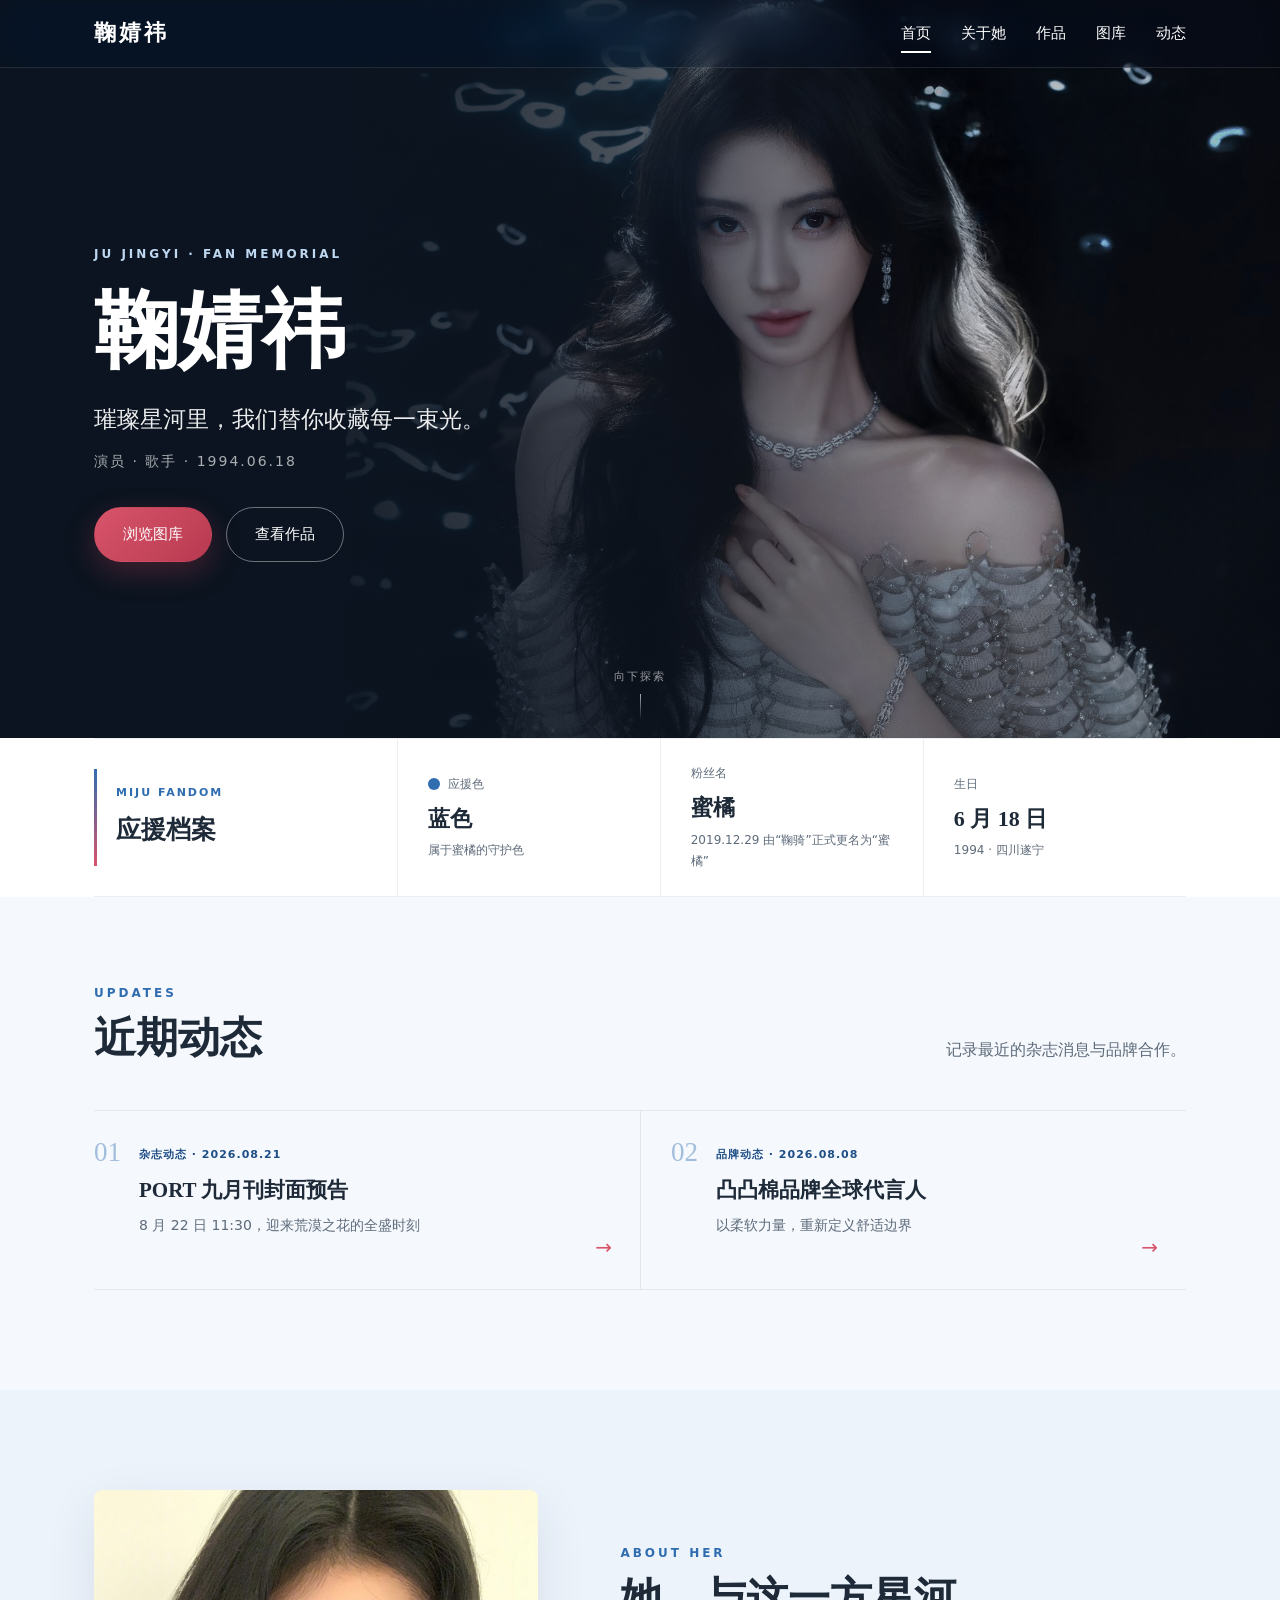
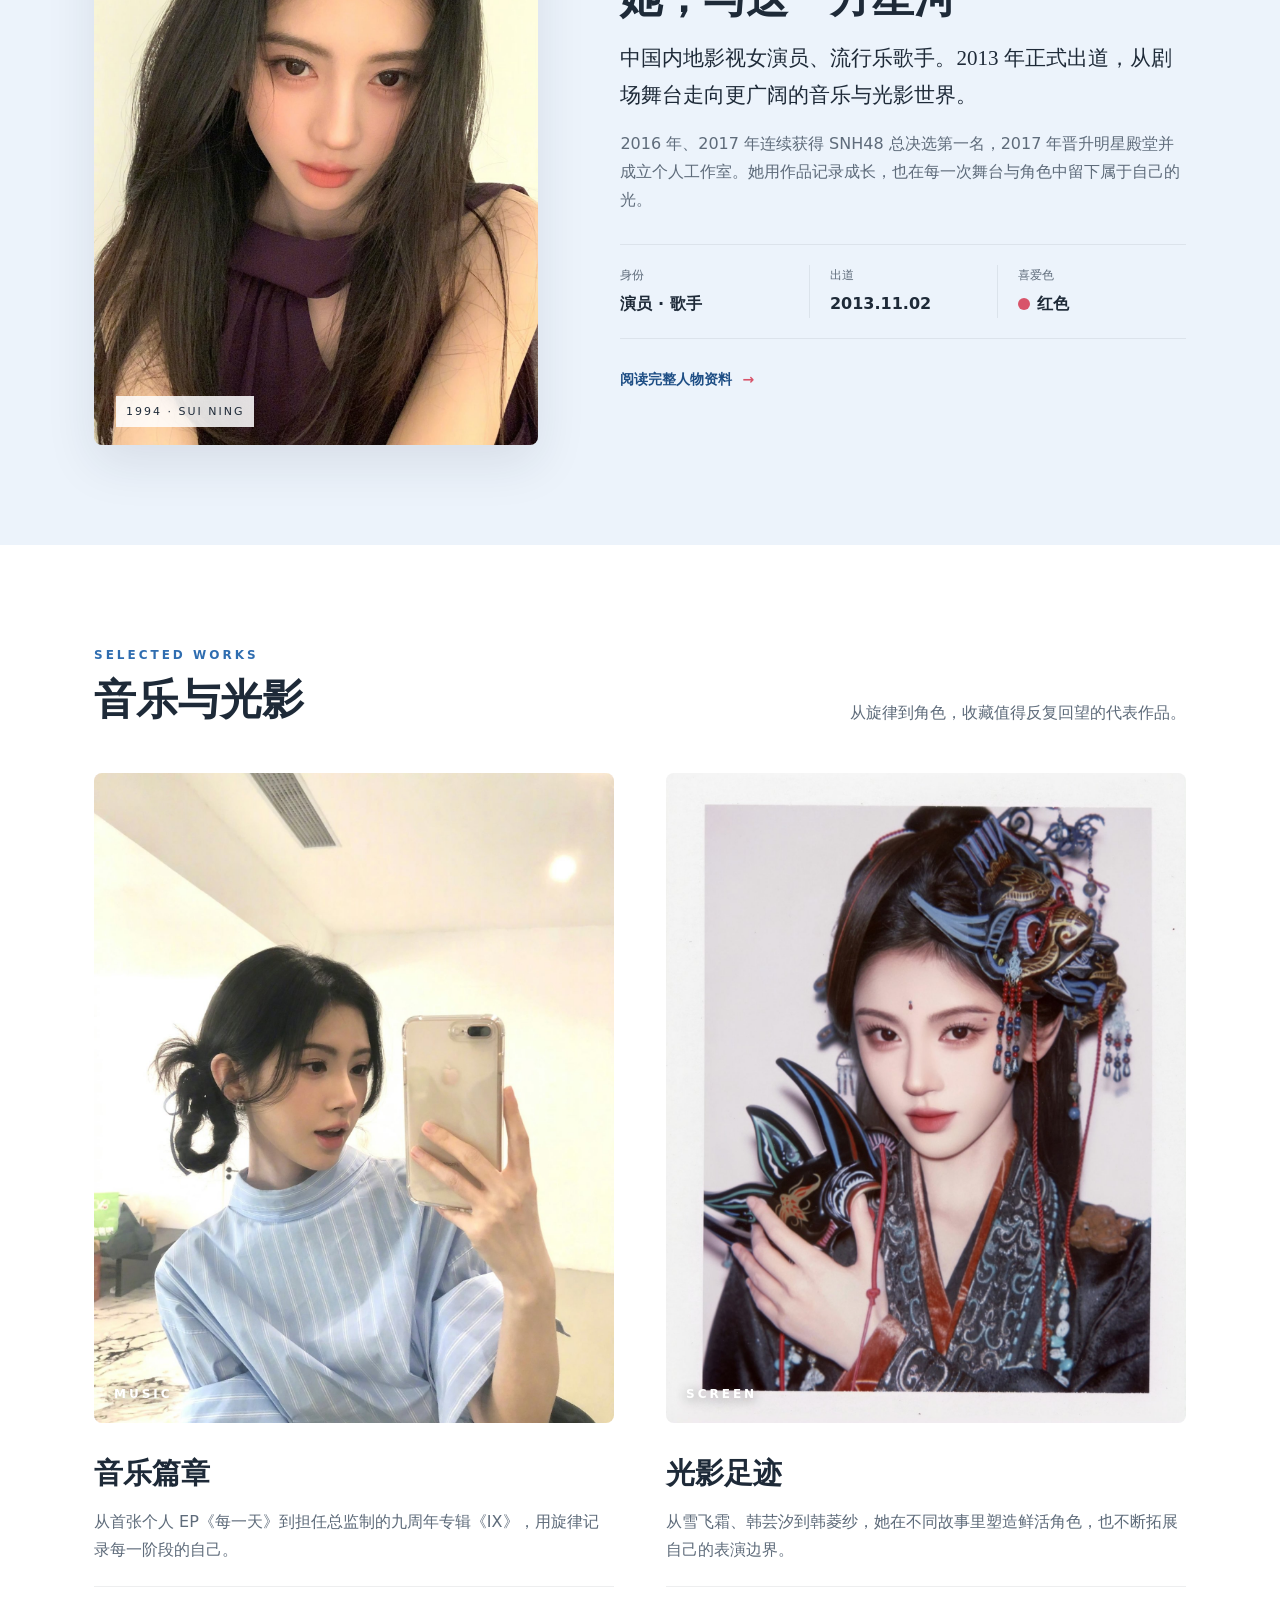
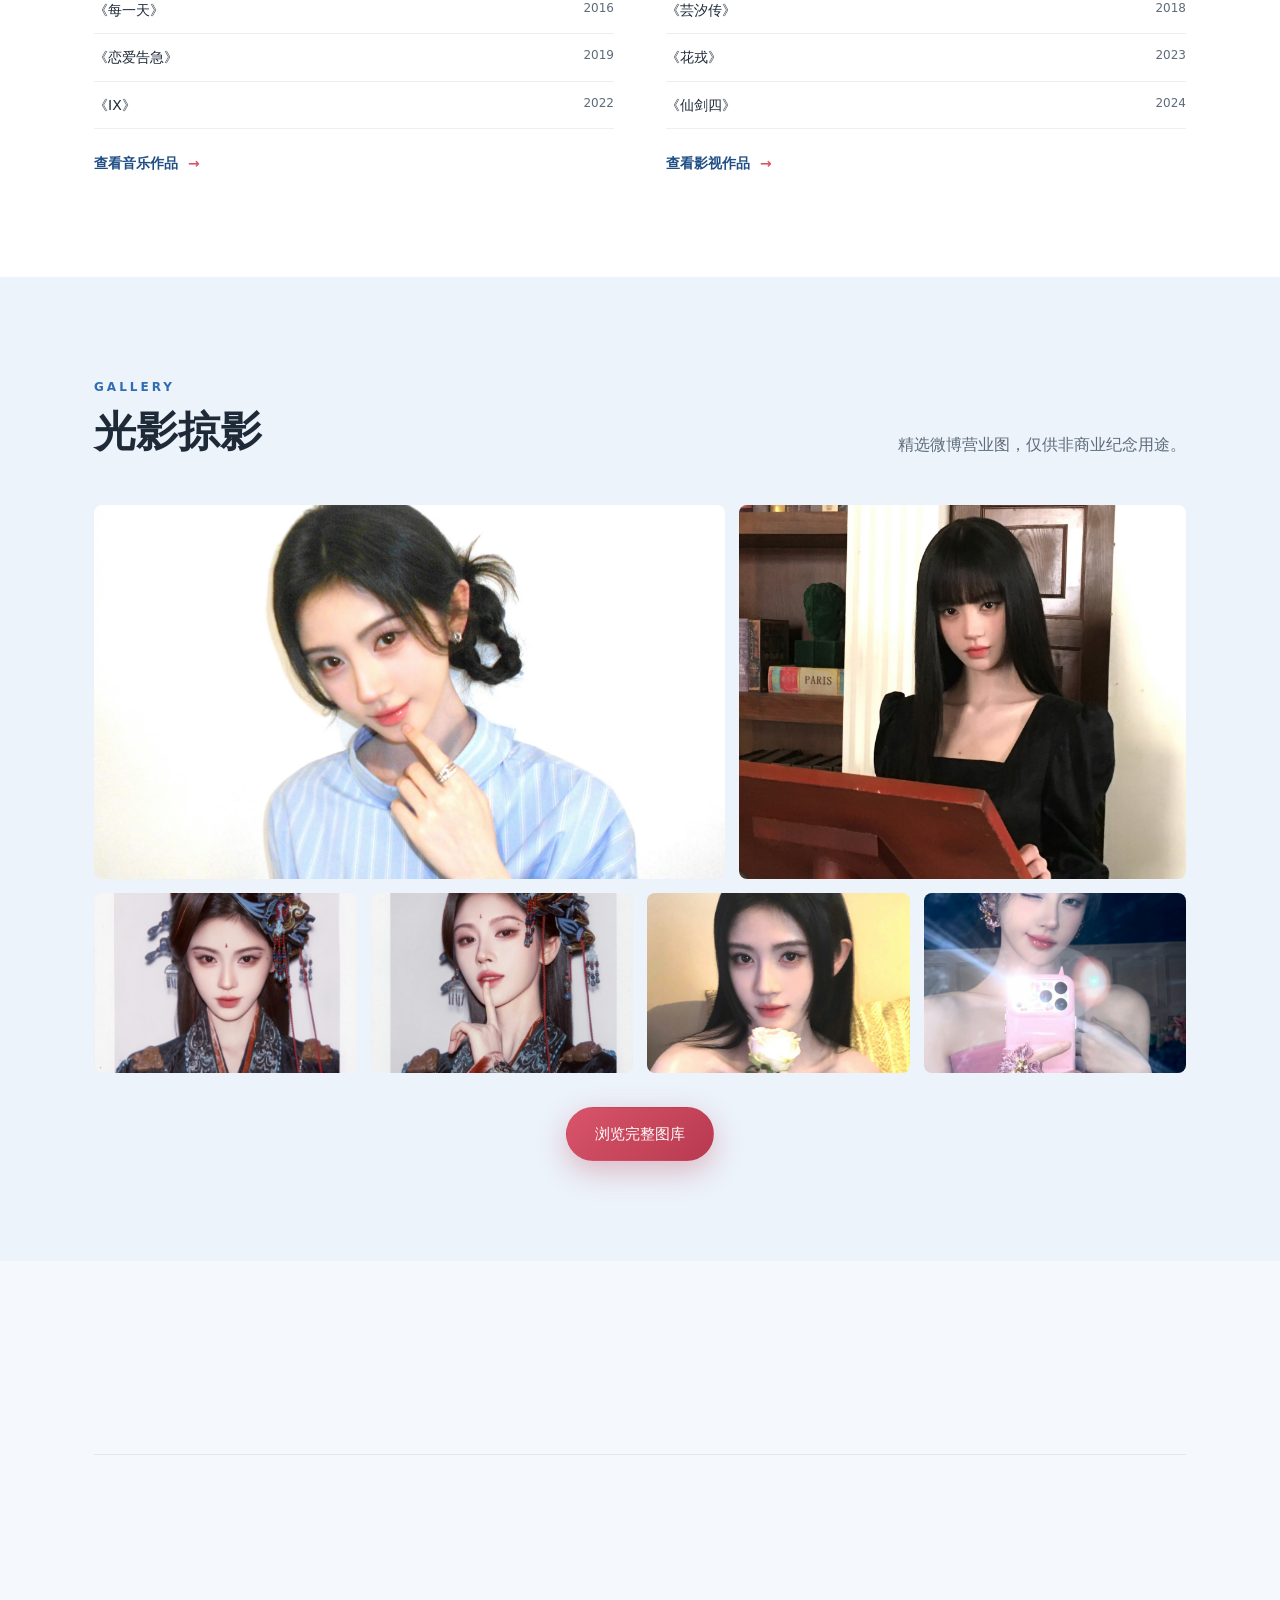
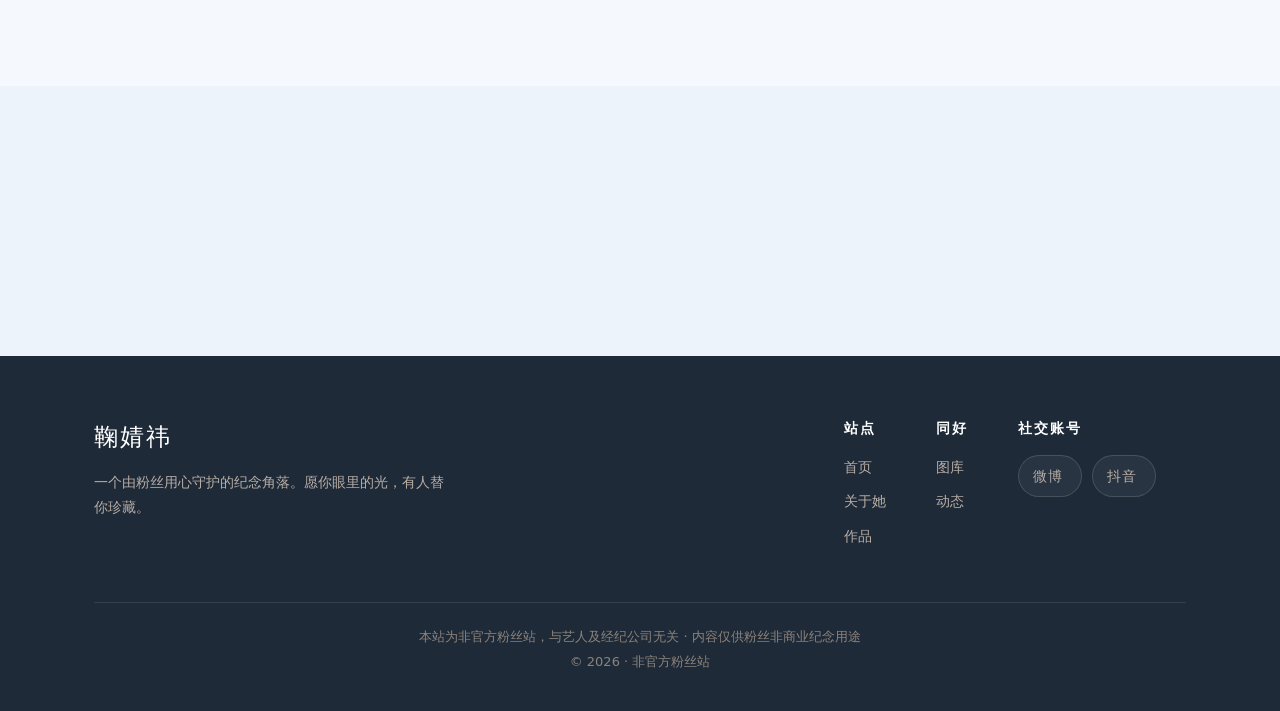
==== commit b1678f2f: "feat: redesign homepage and improve site accessibility" ====
--- a/index.html
+++ b/index.html
@@ -7,202 +7,222 @@
   <meta name="description" content="鞠婧祎粉丝纪念站 —— 非官方粉丝自发搭建，收录音乐、影视与光影（资料参考百度百科）。" />
   <link rel="stylesheet" href="assets/css/styles.css" />
 </head>
-<body>
+<body class="home-page">
 
   <!-- 导航 -->
   <header class="nav">
     <div class="wrap">
       <a class="brand" href="index.html">鞠婧祎</a>
-      <nav class="nav-links">
+      <nav class="nav-links" id="site-navigation">
         <a href="index.html" class="active">首页</a>
         <a href="about.html">关于她</a>
         <a href="works.html">作品</a>
         <a href="gallery.html">图库</a>
         <a href="news.html">动态</a>
       </nav>
-      <div class="nav-toggle"><span></span><span></span><span></span></div>
+      <button class="nav-toggle" type="button" aria-label="打开导航菜单" aria-controls="site-navigation" aria-expanded="false"><span></span><span></span><span></span></button>
     </div>
   </header>
 
-  <!-- Hero -->
-  <section class="hero">
-    <div class="wrap">
-      <span class="eyebrow reveal">FANS MEMORIAL SITE</span>
-      <h1 class="reveal d1">鞠婧祎</h1>
-      <p class="sub reveal d2">璀璨星河里，我们替你收藏每一束光。<br />这是一个由粉丝自发搭建的纪念与应援站点。</p>
-      <div class="cta reveal d3">
-        <a class="btn btn-primary" href="gallery.html">进入图库</a>
-        <a class="btn btn-ghost" href="about.html">了解她</a>
-      </div>
-    </div>
-    <div class="scroll-hint">向下滚动</div>
-  </section>
-
-  <!-- 关于摘要 -->
-  <section>
-    <div class="wrap">
-      <div class="section-head reveal">
-        <div class="kicker">About</div>
-        <h2>她，与这一方星河</h2>
-        <p>这里收录关于她的音乐、光影与故事。所有内容均为粉丝整理（资料参考百度百科），仅供喜爱与纪念。</p>
-      </div>
-      <div class="grid grid-3">
-        <div class="card reveal">
-          <span class="tag">她是</span>
-          <h3>演员 · 歌手</h3>
-          <p>1994 年生于四川遂宁，中国内地影视女演员、流行乐歌手；SNH48 二期生，2017 年单飞。</p>
-        </div>
-        <div class="card reveal d1">
-          <span class="tag">音乐</span>
-          <h3>EP 与专辑</h3>
-          <p>从首张 EP《每一天》到九周年专辑《IX》，留下多张个人音乐作品。</p>
-        </div>
-        <div class="card reveal d2">
-          <span class="tag">光影</span>
-          <h3>影视代表作</h3>
-          <p>从《芸汐传》《新白娘子传奇》到《花戎》《仙剑四》，角色鲜活。</p>
-        </div>
-      </div>
-    </div>
-  </section>
-
-  <!-- 蜜橘应援 -->
-  <section class="section-alt">
-    <div class="wrap">
-      <div class="section-head reveal">
-        <div class="kicker">Fandom</div>
-        <h2>蜜橘应援</h2>
-        <p>一群叫「蜜橘」的人，用蓝色守护着同一束光。</p>
-      </div>
-      <div class="grid grid-3">
-        <div class="card reveal">
-          <span class="tag">应援色</span>
-          <h3>蓝色</h3>
-          <p>鞠婧祎的应援色为蓝色，舞台与应援现场随处可见这片温柔的蓝。</p>
-        </div>
-        <div class="card reveal d1">
-          <span class="tag">粉丝名</span>
-          <h3>蜜橘</h3>
-          <p>她的粉丝官方称呼为「蜜橘」，如橘子般清甜温暖，一路陪伴她前行。</p>
-        </div>
-        <div class="card reveal d2">
-          <span class="tag">生日</span>
-          <h3>6 月 18 日</h3>
-          <p>1994 年 6 月 18 日生于四川遂宁，每年这一天都是蜜橘们的节日。</p>
-        </div>
-      </div>
-    </div>
-  </section>
-
-  <!-- 作品亮点：音乐 -->
-  <section class="section-alt">
-    <div class="wrap">
-      <div class="feature-row">
-        <div class="feature-text reveal">
-          <span class="tag">Music</span>
-          <h2>音乐篇章</h2>
-          <p>从首张个人 EP《每一天》到九周年纪念专辑《IX》（担任总监制），她的音乐足迹清晰而坚定。</p>
-          <ul class="feature-list">
-            <li><span class="mk">♪</span><span>《每一天》(2016) 首张个人 EP</span></li>
-            <li><span class="mk">♪</span><span>《等不到你》(2017) 情歌 EP</span></li>
-            <li><span class="mk">♪</span><span>《恋爱告急》(2019) 第三张个人 EP</span></li>
-            <li><span class="mk">♪</span><span>《IX》(2022) 九周年纪念实体专辑</span></li>
-          </ul>
-          <p style="margin-top:20px"><a class="btn btn-ghost" href="works.html">查看全部作品</a></p>
-        </div>
-        <div class="feature-media reveal d1"><img src="assets/img/feature-music.jpg" alt="音乐篇章" /></div>
-      </div>
-    </div>
-  </section>
-
-  <!-- 作品亮点：影视 -->
-  <section>
-    <div class="wrap">
-      <div class="feature-row reverse">
-        <div class="feature-text reveal">
-          <span class="tag">Screen</span>
-          <h2>光影足迹</h2>
-          <p>从《九州·天空城》的雪飞霜，到《仙剑四》的韩菱纱，她在荧屏与银幕上留下许多令人难忘的角色（涵盖剧集与电影）。</p>
-          <ul class="feature-list">
-            <li><span class="mk">●</span><span>《芸汐传》(2018) 饰 韩芸汐</span></li>
-            <li><span class="mk">●</span><span>《新白娘子传奇》(2019) 饰 白素贞</span></li>
-            <li><span class="mk">●</span><span>《花戎》(2023) 饰 魏枝</span></li>
-            <li><span class="mk">●</span><span>《仙剑四》(2024) 饰 韩菱纱</span></li>
-            <li><span class="mk">●</span><span>《金钱堡垒》(2024) 饰 韩小美</span></li>
-          </ul>
-          <p style="margin-top:20px"><a class="btn btn-ghost" href="works.html">查看光影作品</a></p>
-        </div>
-        <div class="feature-media reveal d1"><img src="assets/img/feature-screen.jpg" alt="光影足迹" /></div>
-      </div>
-    </div>
-  </section>
-
-  <!-- 图库预览 -->
-  <section class="section-alt">
-    <div class="wrap">
-      <div class="section-head reveal">
-        <div class="kicker">Gallery</div>
-        <h2>光影掠影</h2>
-        <p>精选营业图。图源：微博 @鞠婧祎，仅供非商业纪念用途。</p>
-      </div>
-      <div class="gallery-grid">
-        <div class="gallery-item reveal" data-label="写真 · 一"><img src="assets/img/gallery-01.jpg" alt="写真 · 一" /></div>
-        <div class="gallery-item reveal d1" data-label="写真 · 二"><img src="assets/img/gallery-02.jpg" alt="写真 · 二" /></div>
-        <div class="gallery-item reveal d2" data-label="舞台 · 一"><img src="assets/img/gallery-03.jpg" alt="舞台 · 一" /></div>
-        <div class="gallery-item reveal" data-label="舞台 · 二"><img src="assets/img/gallery-04.jpg" alt="舞台 · 二" /></div>
-        <div class="gallery-item reveal d1" data-label="活动 · 一"><img src="assets/img/gallery-05.jpg" alt="活动 · 一" /></div>
-        <div class="gallery-item reveal d2" data-label="活动 · 二"><img src="assets/img/gallery-06.jpg" alt="活动 · 二" /></div>
-      </div>
-      <p style="text-align:center;margin-top:36px"><a class="btn btn-primary" href="gallery.html">浏览完整图库</a></p>
-    </div>
-  </section>
-
-  <!-- 最新动态 -->
-  <section>
-    <div class="wrap">
-      <div class="section-head reveal">
-        <div class="kicker">News</div>
-        <h2>星河纪事</h2>
-        <p>从出道到如今的关键节点。（资料参考百度百科）</p>
-      </div>
-      <div class="timeline">
-        <div class="tl-item reveal">
-          <div class="date">2013</div>
-          <h4>入选 SNH48 二期生并出道</h4>
-          <p>以票选第一从近 4.8 万名参选者中脱颖而出，随《剧场女神》公演出道。</p>
-        </div>
-        <div class="tl-item reveal d1">
-          <div class="date">2016</div>
-          <h4>SNH48 总选举冠军</h4>
-          <p>斩获总选举冠军，并主演首部玄幻剧《九州·天空城》。</p>
-        </div>
-        <div class="tl-item reveal d2">
-          <div class="date">2017</div>
-          <h4>成立个人工作室单飞</h4>
-          <p>晋升明星殿堂、连霸总选举冠军，成立个人工作室独立发展。</p>
-        </div>
-        <div class="tl-item reveal">
-          <div class="date">2018</div>
-          <h4>《芸汐传》播出</h4>
-          <p>饰演韩芸汐，成为广受关注的古装剧代表作。</p>
-        </div>
-        <div class="tl-item reveal d1">
-          <div class="date">2026</div>
-          <h4>QQ音乐巅峰流行女歌手</h4>
-          <p>获 QQ 音乐超级巅峰之夜「巅峰流行女歌手」荣誉。</p>
-        </div>
+  <!-- 人物首屏 -->
+  <section class="home-hero">
+    <img class="home-hero-media" src="assets/img/feature-music.jpg" alt="鞠婧祎舞台造型" />
+    <div class="home-hero-overlay"></div>
+    <div class="wrap">
+      <div class="home-hero-copy">
+        <span class="home-eyebrow">JU JINGYI · FAN MEMORIAL</span>
+        <h1>鞠婧祎</h1>
+        <p class="home-hero-lead">璀璨星河里，我们替你收藏每一束光。</p>
+        <p class="home-hero-note">演员 · 歌手 · 1994.06.18</p>
+        <div class="home-hero-actions">
+          <a class="btn btn-primary" href="gallery.html">浏览图库</a>
+          <a class="btn btn-ghost" href="works.html">查看作品</a>
+        </div>
+      </div>
+    </div>
+    <a class="home-scroll" href="#fandom">向下探索<span aria-hidden="true"></span></a>
+  </section>
+
+  <!-- 应援档案信息带 -->
+  <section class="home-fandom" id="fandom">
+    <div class="wrap">
+      <div class="home-fandom-strip">
+        <div class="home-fandom-intro">
+          <span class="home-fandom-kicker">MIJU FANDOM</span>
+          <strong>应援档案</strong>
+        </div>
+        <div class="home-fandom-item">
+          <span class="home-fandom-label"><i class="home-swatch home-swatch-blue"></i>应援色</span>
+          <strong>蓝色</strong>
+          <small>属于蜜橘的守护色</small>
+        </div>
+        <div class="home-fandom-item">
+          <span class="home-fandom-label">粉丝名</span>
+          <strong>蜜橘</strong>
+          <small>2019.12.29 由“鞠骑”正式更名为“蜜橘”</small>
+        </div>
+        <div class="home-fandom-item">
+          <span class="home-fandom-label">生日</span>
+          <strong>6 月 18 日</strong>
+          <small>1994 · 四川遂宁</small>
+        </div>
+      </div>
+    </div>
+  </section>
+
+  <!-- 近期动态 -->
+  <section class="home-focus" id="updates">
+    <div class="wrap">
+      <div class="home-section-heading">
+        <div>
+          <div class="kicker">Updates</div>
+          <h2>近期动态</h2>
+        </div>
+        <p>记录最近的杂志消息与品牌合作。</p>
+      </div>
+      <div class="home-focus-grid">
+        <a class="home-focus-card" href="update-magazine.html">
+          <span class="home-focus-index">01</span>
+          <div>
+            <span class="tag">杂志动态 · 2026.08.21</span>
+            <h3>PORT 九月刊封面预告</h3>
+            <p>8 月 22 日 11:30，迎来荒漠之花的全盛时刻</p>
+          </div>
+          <span class="home-focus-arrow" aria-hidden="true">→</span>
+        </a>
+        <a class="home-focus-card" href="update-tutumian.html">
+          <span class="home-focus-index">02</span>
+          <div>
+            <span class="tag">品牌动态 · 2026.08.08</span>
+            <h3>凸凸棉品牌全球代言人</h3>
+            <p>以柔软力量，重新定义舒适边界</p>
+          </div>
+          <span class="home-focus-arrow" aria-hidden="true">→</span>
+        </a>
+      </div>
+    </div>
+  </section>
+
+  <!-- 关于她 -->
+  <section class="home-about section-alt">
+    <div class="wrap">
+      <div class="home-about-layout">
+        <div class="home-about-media reveal">
+          <img src="assets/img/about-portrait.jpg" alt="鞠婧祎肖像" loading="lazy" />
+          <span>1994 · SUI NING</span>
+        </div>
+        <div class="home-about-copy reveal d1">
+          <div class="kicker">About Her</div>
+          <h2>她，与这一方星河</h2>
+          <p class="home-about-lead">中国内地影视女演员、流行乐歌手。2013 年正式出道，从剧场舞台走向更广阔的音乐与光影世界。</p>
+          <p>2016 年、2017 年连续获得 SNH48 总决选第一名，2017 年晋升明星殿堂并成立个人工作室。她用作品记录成长，也在每一次舞台与角色中留下属于自己的光。</p>
+          <dl class="home-about-facts">
+            <div><dt>身份</dt><dd>演员 · 歌手</dd></div>
+            <div><dt>出道</dt><dd>2013.11.02</dd></div>
+            <div><dt>喜爱色</dt><dd><i class="home-swatch home-swatch-red"></i>红色</dd></div>
+          </dl>
+          <a class="home-text-link" href="about.html">阅读完整人物资料<span aria-hidden="true">→</span></a>
+        </div>
+      </div>
+    </div>
+  </section>
+
+  <!-- 代表作品 -->
+  <section class="home-works">
+    <div class="wrap">
+      <div class="home-section-heading reveal">
+        <div>
+          <div class="kicker">Selected Works</div>
+          <h2>音乐与光影</h2>
+        </div>
+        <p>从旋律到角色，收藏值得反复回望的代表作品。</p>
+      </div>
+      <div class="home-work-grid">
+        <article class="home-work-item reveal">
+          <a class="home-work-media" href="works.html" aria-label="查看音乐作品">
+            <img src="assets/img/gallery-07.jpg" alt="音乐篇章" loading="lazy" />
+            <span>Music</span>
+          </a>
+          <div class="home-work-copy">
+            <h3>音乐篇章</h3>
+            <p>从首张个人 EP《每一天》到担任总监制的九周年专辑《IX》，用旋律记录每一阶段的自己。</p>
+            <ul>
+              <li>《每一天》<span>2016</span></li>
+              <li>《恋爱告急》<span>2019</span></li>
+              <li>《IX》<span>2022</span></li>
+            </ul>
+            <a class="home-text-link" href="works.html">查看音乐作品<span aria-hidden="true">→</span></a>
+          </div>
+        </article>
+        <article class="home-work-item reveal d1">
+          <a class="home-work-media" href="works.html" aria-label="查看影视作品">
+            <img src="assets/img/feature-screen.jpg" alt="光影足迹" loading="lazy" />
+            <span>Screen</span>
+          </a>
+          <div class="home-work-copy">
+            <h3>光影足迹</h3>
+            <p>从雪飞霜、韩芸汐到韩菱纱，她在不同故事里塑造鲜活角色，也不断拓展自己的表演边界。</p>
+            <ul>
+              <li>《芸汐传》<span>2018</span></li>
+              <li>《花戎》<span>2023</span></li>
+              <li>《仙剑四》<span>2024</span></li>
+            </ul>
+            <a class="home-text-link" href="works.html">查看影视作品<span aria-hidden="true">→</span></a>
+          </div>
+        </article>
+      </div>
+    </div>
+  </section>
+
+  <!-- 精选图库 -->
+  <section class="home-gallery section-alt">
+    <div class="wrap">
+      <div class="home-section-heading reveal">
+        <div>
+          <div class="kicker">Gallery</div>
+          <h2>光影掠影</h2>
+        </div>
+        <p>精选微博营业图，仅供非商业纪念用途。</p>
+      </div>
+      <div class="home-gallery-grid">
+        <a class="home-gallery-item home-gallery-feature reveal" href="gallery.html" aria-label="前往完整图库查看鞠婧祎营业图一"><img src="assets/img/gallery-01.jpg" alt="鞠婧祎营业图一" loading="lazy" /></a>
+        <a class="home-gallery-item reveal d1" href="gallery.html" aria-label="前往完整图库查看鞠婧祎营业图二"><img src="assets/img/gallery-02.jpg" alt="鞠婧祎营业图二" loading="lazy" /></a>
+        <a class="home-gallery-item reveal" href="gallery.html" aria-label="前往完整图库查看鞠婧祎营业图三"><img src="assets/img/gallery-03.jpg" alt="鞠婧祎营业图三" loading="lazy" /></a>
+        <a class="home-gallery-item reveal d1" href="gallery.html" aria-label="前往完整图库查看鞠婧祎营业图四"><img src="assets/img/gallery-04.jpg" alt="鞠婧祎营业图四" loading="lazy" /></a>
+        <a class="home-gallery-item reveal d2" href="gallery.html" aria-label="前往完整图库查看鞠婧祎营业图五"><img src="assets/img/gallery-05.jpg" alt="鞠婧祎营业图五" loading="lazy" /></a>
+        <a class="home-gallery-item reveal" href="gallery.html" aria-label="前往完整图库查看鞠婧祎营业图六"><img src="assets/img/gallery-06.jpg" alt="鞠婧祎营业图六" loading="lazy" /></a>
+      </div>
+      <div class="home-center-action reveal"><a class="btn btn-primary" href="gallery.html">浏览完整图库</a></div>
+    </div>
+  </section>
+
+  <!-- 精简里程碑 -->
+  <section class="home-milestones">
+    <div class="wrap">
+      <div class="home-section-heading reveal">
+        <div>
+          <div class="kicker">Milestones</div>
+          <h2>成长里程碑</h2>
+        </div>
+        <a class="home-text-link" href="news.html">查看完整历程<span aria-hidden="true">→</span></a>
+      </div>
+      <div class="home-milestone-grid">
+        <article class="home-milestone reveal"><time>2013</time><h3>正式出道</h3><p>随 Team NII《剧场女神》公演登台。</p></article>
+        <article class="home-milestone reveal d1"><time>2017</time><h3>连霸与新起点</h3><p>总决选连霸，晋升明星殿堂并成立个人工作室。</p></article>
+        <article class="home-milestone reveal d2"><time>2018</time><h3>《芸汐传》</h3><p>饰演韩芸汐，代表角色受到广泛关注。</p></article>
+        <article class="home-milestone reveal d3"><time>2026</time><h3>全新篇章</h3><p>新作品与新荣誉相继到来。</p></article>
       </div>
     </div>
   </section>
 
   <!-- 合规声明 -->
-  <section class="section-alt">
+  <section class="section-alt home-disclaimer">
     <div class="wrap">
       <div class="disclaimer reveal">
         <div class="ico">i</div>
         <div>
           <h3>非官方声明</h3>
-          <p>本网站为粉丝自发搭建的<strong>非官方</strong>纪念与应援站点，与艺人本人及其经纪公司无任何隶属或合作关系，不代表官方立场。站内文字资料整理自公开百科，版权归原作者及权利方所有，仅供非商业性的喜爱与纪念用途，如有侵权请联系下架。禁止将本站内容用于任何商业获利行为。</p>
+          <p>本网站为粉丝自发搭建的<strong>非官方</strong>纪念与应援站点，与艺人本人及其经纪公司无任何隶属或合作关系，不代表官方立场。站内文字资料整理自公开内容，版权归原作者及权利方所有，仅供非商业性的喜爱与纪念用途，如有侵权请联系下架。禁止将本站内容用于任何商业获利行为。</p>
         </div>
       </div>
     </div>
@@ -239,7 +259,7 @@
       </div>
       <div class="bar">
         本站为非官方粉丝站，与艺人及经纪公司无关 · 内容仅供粉丝非商业纪念用途<br />
-        © 2026 蜜橘小窝 · 非官方粉丝站
+        © 2026 · 非官方粉丝站
       </div>
     </div>
   </footer>
--- a/assets/css/styles.css
+++ b/assets/css/styles.css
@@ -74,8 +74,31 @@
 }
 .nav-links a:hover, .nav-links a.active { color: var(--ink); }
 .nav-links a:hover::after, .nav-links a.active::after { width: 100%; }
-.nav-toggle { display: none; flex-direction: column; gap: 5px; cursor: pointer; }
-.nav-toggle span { width: 24px; height: 2px; background: var(--ink); transition: .3s; }
+.nav-toggle {
+  display: none;
+  width: 40px;
+  height: 40px;
+  padding: 8px;
+  border: 0;
+  background: transparent;
+  flex-direction: column;
+  align-items: center;
+  justify-content: center;
+  gap: 5px;
+  color: inherit;
+  cursor: pointer;
+}
+.nav-toggle span {
+  flex: 0 0 auto;
+  width: 24px;
+  height: 2px;
+  background: var(--ink);
+  transition: transform .25s ease, opacity .2s ease, background .25s ease;
+}
+.nav-toggle.open span:nth-child(1) { transform: translateY(7px) rotate(45deg); }
+.nav-toggle.open span:nth-child(2) { opacity: 0; }
+.nav-toggle.open span:nth-child(3) { transform: translateY(-7px) rotate(-45deg); }
+.nav-toggle:focus-visible { outline: 2px solid var(--primary); outline-offset: 2px; }
 
 /* ---------- 按钮 ---------- */
 .btn {
@@ -91,53 +114,402 @@
 .btn-ghost { background: rgba(255,255,255,0.6); border-color: var(--line); color: var(--ink); }
 .btn-ghost:hover { background: #fff; transform: translateY(-2px); box-shadow: var(--shadow-sm); }
 
-/* ---------- Hero ---------- */
-.hero {
-  position: relative; min-height: 100vh; display: flex; align-items: center;
+/* ---------- 首页 ---------- */
+.home-page .nav {
+  background: rgba(10,18,29,0.20);
+  border-bottom-color: rgba(255,255,255,0.10);
+}
+.home-page .nav:not(.scrolled) .brand,
+.home-page .nav:not(.scrolled) .nav-links a { color: #fff; }
+.home-page .nav:not(.scrolled) .nav-links a.active::after { background: #fff; }
+.home-page .nav:not(.scrolled) .nav-toggle span { background: #fff; }
+.home-page .nav.scrolled { background: rgba(245,248,253,0.91); }
+
+.home-hero {
+  position: relative;
+  height: min(800px, 82svh);
+  min-height: 650px;
+  padding: 0;
+  display: flex;
+  align-items: center;
+  overflow: hidden;
+  background: #0B1420;
+}
+.home-hero-media {
+  position: absolute;
+  top: 0;
+  right: 0;
+  width: 73%;
+  height: 100%;
+  object-fit: cover;
+  object-position: center 24%;
+}
+.home-hero-overlay {
+  position: absolute;
+  inset: 0;
   background:
-    radial-gradient(1200px 600px at 78% -10%, rgba(47, 109, 176, 0.28), transparent 60%),
-    radial-gradient(1000px 700px at 8% 112%, rgba(216, 84, 106, 0.16), transparent 55%),
-    linear-gradient(160deg, #F8FBFF 0%, #E9F1FB 100%);
+    linear-gradient(90deg, #0B1420 0%, rgba(11,20,32,0.96) 25%, rgba(11,20,32,0.70) 48%, rgba(11,20,32,0.12) 76%),
+    linear-gradient(180deg, rgba(5,10,18,0.18), transparent 48%, rgba(5,10,18,0.30));
+}
+.home-hero .wrap {
+  position: relative;
+  z-index: 2;
+  display: flex;
+  align-items: center;
+  height: 100%;
+  padding-top: var(--nav-h);
+}
+.home-hero-copy { max-width: 590px; }
+.home-eyebrow {
+  display: block;
+  margin-bottom: 22px;
+  color: #BFD8F1;
+  font-size: 12px;
+  font-weight: 600;
+  letter-spacing: 3px;
+}
+.home-hero h1 {
+  font-family: var(--font-serif);
+  font-size: 84px;
+  font-weight: 600;
+  line-height: 1.05;
+  letter-spacing: 0;
+  color: #fff;
+}
+.home-hero-lead {
+  margin-top: 24px;
+  font-family: var(--font-serif);
+  font-size: 23px;
+  color: rgba(255,255,255,0.92);
+}
+.home-hero-note {
+  margin-top: 9px;
+  color: rgba(255,255,255,0.66);
+  font-size: 14px;
+  letter-spacing: 2px;
+}
+.home-hero-actions {
+  display: flex;
+  flex-wrap: wrap;
+  gap: 14px;
+  margin-top: 34px;
+}
+.home-hero .btn-ghost {
+  background: transparent;
+  border-color: rgba(255,255,255,0.40);
+  color: #fff;
+}
+.home-hero .btn-ghost:hover { background: rgba(255,255,255,0.12); }
+.home-scroll {
+  position: absolute;
+  z-index: 3;
+  left: 50%;
+  bottom: 18px;
+  transform: translateX(-50%);
+  color: rgba(255,255,255,0.58);
+  font-size: 11px;
+  letter-spacing: 2px;
+  text-align: center;
+}
+.home-scroll span {
+  display: block;
+  width: 1px;
+  height: 26px;
+  margin: 8px auto 0;
+  background: linear-gradient(rgba(255,255,255,0.65), transparent);
+}
+
+.home-fandom {
+  position: relative;
+  z-index: 4;
+  padding: 0;
+  background: var(--surface);
+}
+.home-fandom-strip {
+  display: grid;
+  grid-template-columns: 1.15fr repeat(3, 1fr);
+  min-height: 126px;
+  background: transparent;
+  border-top: 1px solid var(--line);
+  border-bottom: 1px solid var(--line);
+}
+.home-fandom-intro,
+.home-fandom-item {
+  display: flex;
+  flex-direction: column;
+  justify-content: center;
+  padding: 24px 30px;
+}
+.home-fandom-intro {
+  position: relative;
+  padding-left: 22px;
+  color: var(--ink);
+}
+.home-fandom-intro::before {
+  content: '';
+  position: absolute;
+  left: 0;
+  top: 30px;
+  bottom: 30px;
+  width: 3px;
+  background: linear-gradient(var(--primary), var(--accent));
+}
+.home-fandom-kicker {
+  color: var(--primary);
+  font-size: 11px;
+  font-weight: 600;
+  letter-spacing: 2px;
+}
+.home-fandom-intro strong {
+  margin-top: 6px;
+  font-family: var(--font-serif);
+  font-size: 25px;
+  letter-spacing: 0;
+}
+.home-fandom-item { border-left: 1px solid var(--line); }
+.home-fandom-label {
+  display: flex;
+  align-items: center;
+  gap: 8px;
+  color: var(--ink-soft);
+  font-size: 12px;
+}
+.home-fandom-item strong {
+  margin-top: 5px;
+  font-family: var(--font-serif);
+  font-size: 22px;
+}
+.home-fandom-item small { margin-top: 2px; color: var(--ink-soft); font-size: 12px; }
+.home-swatch {
+  display: inline-block;
+  width: 12px;
+  height: 12px;
+  border-radius: 50%;
+  vertical-align: -1px;
+}
+.home-swatch-blue { background: var(--primary); }
+.home-swatch-red { background: var(--accent); }
+
+.home-focus { padding-top: 86px; background: var(--bg); scroll-margin-top: var(--nav-h); }
+.home-section-heading {
+  display: flex;
+  align-items: flex-end;
+  justify-content: space-between;
+  gap: 48px;
+  margin-bottom: 46px;
+}
+.home-section-heading .kicker,
+.home-about-copy .kicker {
+  color: var(--primary);
+  font-size: 12px;
+  font-weight: 600;
+  letter-spacing: 3px;
+  text-transform: uppercase;
+}
+.home-section-heading h2,
+.home-about-copy h2 {
+  margin-top: 8px;
+  font-family: var(--font-serif);
+  font-size: 42px;
+  line-height: 1.25;
+  letter-spacing: 0;
+}
+.home-section-heading > p {
+  max-width: 430px;
+  color: var(--ink-soft);
+  text-align: right;
+}
+.home-focus-grid {
+  display: grid;
+  grid-template-columns: repeat(auto-fit, minmax(320px, 1fr));
+  gap: 0;
+  border-top: 1px solid var(--line);
+  border-bottom: 1px solid var(--line);
+}
+.home-focus-card {
+  position: relative;
+  display: grid;
+  grid-template-columns: auto 1fr;
+  gap: 18px;
+  min-height: 178px;
+  padding: 28px 30px 28px 0;
+  background: transparent;
+  transition: color .2s ease;
+}
+.home-focus-card + .home-focus-card {
+  padding-left: 30px;
+  border-left: 1px solid var(--line);
+}
+.home-focus-card:hover h3 { color: var(--primary-deep); }
+.home-focus-index {
+  color: rgba(47,109,176,0.42);
+  font-family: var(--font-serif);
+  font-size: 27px;
+  line-height: 1;
+}
+.home-focus-card .tag {
+  display: inline-block;
+  margin-bottom: 12px;
+  color: var(--primary-deep);
+  font-size: 11px;
+  font-weight: 600;
+  letter-spacing: 1px;
+}
+.home-focus-card h3 {
+  font-family: var(--font-serif);
+  font-size: 21px;
+  line-height: 1.4;
+  letter-spacing: 0;
+  transition: color .2s ease;
+}
+.home-focus-card p { margin-top: 7px; color: var(--ink-soft); font-size: 14px; }
+.home-focus-arrow {
+  position: absolute;
+  right: 28px;
+  bottom: 24px;
+  color: var(--accent);
+  font-size: 20px;
+  transition: transform .2s ease;
+}
+.home-focus-card:hover .home-focus-arrow { transform: translateX(4px); }
+
+.home-about-layout {
+  display: grid;
+  grid-template-columns: minmax(320px, .88fr) minmax(420px, 1.12fr);
+  align-items: center;
+  gap: 82px;
+}
+.home-about-media {
+  position: relative;
+  aspect-ratio: 4 / 5;
   overflow: hidden;
-}
-.hero::before {
-  content: ""; position: absolute; inset: 0;
-  background-image:
-    radial-gradient(circle at 20% 30%, rgba(255,255,255,0.55) 0 2px, transparent 3px),
-    radial-gradient(circle at 70% 60%, rgba(255,255,255,0.45) 0 2px, transparent 3px);
-  background-size: 220px 220px, 320px 320px; opacity: .5;
-}
-.hero::after {
-  content: ""; position: absolute; width: 460px; height: 460px; border-radius: 50%;
-  background: radial-gradient(circle, rgba(47,109,176,0.15), transparent 70%);
-  top: 8%; left: 5%; filter: blur(6px);
-  animation: heroFloat 9s ease-in-out infinite; z-index: 1; pointer-events: none;
-}
-@keyframes heroFloat { 0%,100% { transform: translateY(0); } 50% { transform: translateY(-28px); } }
-.hero .wrap { position: relative; z-index: 2; text-align: center; padding-top: var(--nav-h); }
-.hero .eyebrow {
-  display: inline-block; font-size: 13px; letter-spacing: 4px; color: var(--primary-deep);
-  border: 1px solid var(--primary-soft); background: rgba(255,255,255,0.55);
-  padding: 7px 18px; border-radius: 999px; margin-bottom: 28px;
-}
-.hero h1 {
-  font-family: var(--font-serif); font-weight: 600; line-height: 1.05;
-  font-size: clamp(56px, 12vw, 128px); letter-spacing: 8px; color: var(--ink);
-  text-shadow: 0 2px 30px rgba(255,255,255,0.6);
-}
-.hero .sub {
-  margin: 22px auto 0; max-width: 560px; font-size: clamp(16px, 2.4vw, 20px);
-  color: var(--ink-soft); letter-spacing: 1px;
-}
-.hero .cta { margin-top: 40px; display: flex; gap: 16px; justify-content: center; flex-wrap: wrap; }
-.hero .scroll-hint {
-  position: absolute; bottom: 30px; left: 50%; transform: translateX(-50%);
-  font-size: 12px; letter-spacing: 3px; color: var(--ink-soft); z-index: 2;
-}
-.hero .scroll-hint::after {
-  content: ""; display: block; width: 1px; height: 38px; margin: 10px auto 0;
-  background: linear-gradient(var(--ink-soft), transparent);
-}
+  border-radius: 8px;
+  box-shadow: var(--shadow-md);
+}
+.home-about-media img { width: 100%; height: 100%; object-fit: cover; }
+.home-about-media span {
+  position: absolute;
+  left: 22px;
+  bottom: 18px;
+  padding: 6px 10px;
+  background: rgba(255,255,255,0.86);
+  color: var(--ink);
+  font-size: 11px;
+  letter-spacing: 2px;
+}
+.home-about-lead {
+  margin-top: 24px;
+  color: var(--ink) !important;
+  font-family: var(--font-serif);
+  font-size: 21px;
+  line-height: 1.75;
+}
+.home-about-copy > p { margin-top: 16px; color: var(--ink-soft); }
+.home-about-facts {
+  display: grid;
+  grid-template-columns: repeat(3, 1fr);
+  margin: 30px 0 26px;
+  padding: 20px 0;
+  border-top: 1px solid var(--line);
+  border-bottom: 1px solid var(--line);
+}
+.home-about-facts div + div { padding-left: 20px; border-left: 1px solid var(--line); }
+.home-about-facts dt { color: var(--ink-soft); font-size: 12px; }
+.home-about-facts dd { margin-top: 4px; font-weight: 600; }
+.home-about-facts dd .home-swatch { margin-right: 7px; }
+.home-text-link {
+  display: inline-flex;
+  align-items: center;
+  gap: 10px;
+  color: var(--primary-deep);
+  font-size: 14px;
+  font-weight: 600;
+}
+.home-text-link span { color: var(--accent); transition: transform .2s ease; }
+.home-text-link:hover span { transform: translateX(4px); }
+
+.home-works { background: var(--surface); }
+.home-work-grid { display: grid; grid-template-columns: repeat(2, 1fr); gap: 52px; }
+.home-work-media {
+  position: relative;
+  display: block;
+  aspect-ratio: 4 / 5;
+  overflow: hidden;
+  border-radius: 8px;
+  background: var(--primary-soft);
+}
+.home-work-media img {
+  width: 100%;
+  height: 100%;
+  object-fit: cover;
+  transition: transform .5s ease;
+}
+.home-work-media:hover img { transform: scale(1.025); }
+.home-work-media > span {
+  position: absolute;
+  left: 20px;
+  bottom: 18px;
+  color: #fff;
+  font-size: 12px;
+  font-weight: 600;
+  letter-spacing: 3px;
+  text-transform: uppercase;
+  text-shadow: 0 2px 12px rgba(0,0,0,0.45);
+}
+.home-work-copy { padding-top: 25px; }
+.home-work-copy h3 { font-family: var(--font-serif); font-size: 29px; letter-spacing: 0; }
+.home-work-copy > p { margin-top: 9px; color: var(--ink-soft); }
+.home-work-copy ul { margin: 22px 0 20px; border-top: 1px solid var(--line); list-style: none; }
+.home-work-copy li {
+  display: flex;
+  justify-content: space-between;
+  gap: 20px;
+  padding: 11px 0;
+  border-bottom: 1px solid var(--line);
+  font-size: 14px;
+}
+.home-work-copy li span { color: var(--ink-soft); font-size: 12px; }
+
+.home-gallery-grid {
+  display: grid;
+  grid-template-columns: repeat(12, 1fr);
+  grid-auto-rows: 180px;
+  gap: 14px;
+}
+.home-gallery-item {
+  grid-column: span 3;
+  position: relative;
+  overflow: hidden;
+  border-radius: 8px;
+  background: var(--primary-soft);
+}
+.home-gallery-feature { grid-column: span 7; grid-row: span 2; }
+.home-gallery-item:nth-child(2) { grid-column: span 5; grid-row: span 2; }
+.home-gallery-item img {
+  width: 100%;
+  height: 100%;
+  object-fit: cover;
+  transition: transform .45s ease;
+}
+.home-gallery-item:hover img { transform: scale(1.035); }
+.home-center-action { margin-top: 34px; text-align: center; }
+
+.home-milestones { padding: 78px 0 62px; }
+.home-milestones .home-section-heading { margin-bottom: 34px; }
+.home-milestone-grid {
+  display: grid;
+  grid-template-columns: repeat(4, 1fr);
+  border-top: 1px solid var(--line);
+}
+.home-milestone {
+  min-height: 168px;
+  padding: 24px 24px 16px 0;
+}
+.home-milestone + .home-milestone { padding-left: 24px; border-left: 1px solid var(--line); }
+.home-milestone time { color: var(--primary); font-size: 13px; font-weight: 600; letter-spacing: 2px; }
+.home-milestone h3 { margin-top: 11px; font-family: var(--font-serif); font-size: 20px; letter-spacing: 0; }
+.home-milestone p { margin-top: 6px; color: var(--ink-soft); font-size: 14px; }
+.home-disclaimer { padding: 54px 0; }
 
 /* ---------- 通用区块 ---------- */
 section { padding: 100px 0; }
@@ -216,10 +588,31 @@
 .gallery-item img { width: 100%; height: 100%; object-fit: cover; display: block; }
 
 /* ---------- 图库 ---------- */
+.sr-only {
+  position: absolute;
+  width: 1px;
+  height: 1px;
+  padding: 0;
+  margin: -1px;
+  overflow: hidden;
+  clip: rect(0, 0, 0, 0);
+  white-space: nowrap;
+  border: 0;
+}
 .gallery-grid { display: grid; grid-template-columns: repeat(3, 1fr); gap: 18px; }
 .gallery-item {
-  position: relative; aspect-ratio: 3 / 4; border-radius: var(--r); overflow: hidden;
-  cursor: pointer; box-shadow: var(--shadow-sm);
+  position: relative;
+  width: 100%;
+  padding: 0;
+  border: 0;
+  aspect-ratio: 3 / 4;
+  border-radius: var(--r);
+  overflow: hidden;
+  color: inherit;
+  font: inherit;
+  text-align: left;
+  cursor: pointer;
+  box-shadow: var(--shadow-sm);
   background: linear-gradient(150deg, var(--primary-soft), #CFE0F2);
 }
 .gallery-item:nth-child(3n+2) { background: linear-gradient(150deg, var(--accent-soft), #F3D6DD); }
@@ -229,6 +622,11 @@
   color: rgba(30,42,56,0.4); font-size: 13px; letter-spacing: 2px;
 }
 .gallery-item:hover { box-shadow: var(--shadow-md); }
+.gallery-item:focus-visible {
+  outline: 3px solid var(--primary);
+  outline-offset: 3px;
+  box-shadow: var(--shadow-md);
+}
 
 /* （图库分类筛选已移除：营业图单一类型，无需筛选） */
 
@@ -245,10 +643,26 @@
 }
 .lightbox .lb-inner img { width: 100%; height: 100%; object-fit: contain; border-radius: var(--r); }
 .lightbox .lb-close {
-  position: absolute; top: 24px; right: 28px; color: #fff; font-size: 32px; cursor: pointer;
-  line-height: 1; opacity: .8;
-}
-.lightbox .lb-close:hover { opacity: 1; }
+  position: absolute;
+  top: 20px;
+  right: 24px;
+  display: grid;
+  place-items: center;
+  width: 44px;
+  height: 44px;
+  padding: 0;
+  border: 1px solid rgba(255,255,255,0.30);
+  border-radius: 50%;
+  background: rgba(10,18,29,0.38);
+  color: #fff;
+  font: inherit;
+  font-size: 32px;
+  line-height: 1;
+  cursor: pointer;
+  opacity: .88;
+}
+.lightbox .lb-close:hover { opacity: 1; background: rgba(10,18,29,0.62); }
+.lightbox .lb-close:focus-visible { outline: 3px solid #fff; outline-offset: 3px; }
 
 /* ---------- 时间线（动态） ---------- */
 .timeline { max-width: 760px; margin: 0 auto; position: relative; padding-left: 28px; }
@@ -306,29 +720,344 @@
   font-size: 13px; color: #8C837B; text-align: center; line-height: 1.9;
 }
 
+/* ---------- 动态详情 ---------- */
+.update-detail { padding-top: var(--nav-h); }
+.update-header {
+  padding: 76px 0 68px;
+  background: var(--primary-soft);
+  border-bottom: 1px solid var(--line);
+}
+.update-header-inner { max-width: 920px; }
+.update-back {
+  display: inline-flex;
+  color: var(--primary-deep);
+  font-size: 13px;
+  font-weight: 600;
+}
+.update-meta {
+  display: flex;
+  align-items: center;
+  gap: 14px;
+  margin-top: 48px;
+  color: var(--ink-soft);
+  font-size: 12px;
+}
+.update-meta span {
+  color: var(--primary-deep);
+  font-weight: 600;
+  letter-spacing: 1px;
+}
+.update-meta span::after {
+  content: '';
+  display: inline-block;
+  width: 1px;
+  height: 12px;
+  margin-left: 14px;
+  background: var(--line);
+  vertical-align: -2px;
+}
+.update-header h1 {
+  margin-top: 18px;
+  font-family: var(--font-serif);
+  font-size: 54px;
+  line-height: 1.2;
+  letter-spacing: 0;
+}
+.update-header p {
+  max-width: 720px;
+  margin-top: 20px;
+  color: var(--ink-soft);
+  font-family: var(--font-serif);
+  font-size: 19px;
+  line-height: 1.8;
+}
+.update-article { padding: 84px 0 0; background: var(--surface); }
+.update-article-layout {
+  display: grid;
+  grid-template-columns: minmax(320px, .92fr) minmax(420px, 1.08fr);
+  align-items: start;
+  gap: 76px;
+}
+.update-cover { margin: 0; }
+.update-cover img {
+  display: block;
+  width: 100%;
+  aspect-ratio: 4 / 5;
+  object-fit: cover;
+  object-position: center top;
+  border-radius: 6px;
+}
+.update-cover figcaption {
+  margin-top: 12px;
+  color: var(--ink-soft);
+  font-size: 11px;
+  line-height: 1.6;
+}
+.update-kicker {
+  color: var(--primary);
+  font-size: 11px;
+  font-weight: 600;
+  letter-spacing: 3px;
+  text-transform: uppercase;
+}
+.update-body > h2,
+.update-source h2 {
+  margin-top: 9px;
+  font-family: var(--font-serif);
+  font-size: 30px;
+  letter-spacing: 0;
+}
+.update-body > p {
+  margin-top: 22px;
+  color: var(--ink-soft);
+  font-size: 16px;
+  line-height: 2;
+}
+.update-facts {
+  margin-top: 34px;
+  border-top: 1px solid var(--line);
+  border-bottom: 1px solid var(--line);
+}
+.update-facts div {
+  display: grid;
+  grid-template-columns: 110px 1fr;
+  gap: 20px;
+  padding: 15px 0;
+}
+.update-facts div + div { border-top: 1px solid var(--line); }
+.update-facts dt { color: var(--ink-soft); font-size: 13px; }
+.update-facts dd { font-weight: 600; }
+.update-source {
+  margin-top: 34px;
+  padding: 0 0 0 20px;
+  border-left: 3px solid var(--primary);
+}
+.update-source h2 { margin-top: 0; font-size: 22px; }
+.update-source p { margin-top: 10px; color: var(--ink-soft); font-size: 14px; line-height: 1.8; }
+.update-source a {
+  display: inline-flex;
+  margin-top: 12px;
+  color: var(--primary-deep);
+  font-size: 14px;
+  font-weight: 600;
+}
+.update-source a:hover { color: var(--accent-deep); }
+.update-next {
+  display: grid;
+  grid-template-columns: 1fr 1fr;
+  gap: 40px;
+  margin-top: 82px;
+  padding-top: 28px;
+  padding-bottom: 82px;
+  border-top: 1px solid var(--line);
+}
+.update-next-link { display: flex; flex-direction: column; gap: 6px; }
+.update-next-link.next { align-items: flex-end; text-align: right; }
+.update-next-link small { color: var(--ink-soft); font-size: 11px; }
+.update-next-link strong { color: var(--primary-deep); font-size: 14px; }
+.update-next-link:hover strong { color: var(--accent-deep); }
+
+@media (max-width: 900px) {
+  .update-article-layout { grid-template-columns: 1fr; gap: 42px; }
+  .update-cover { max-width: 620px; }
+  .update-cover img { max-height: 760px; }
+}
+
+@media (max-width: 680px) {
+  .update-header { padding: 52px 0 48px; }
+  .update-meta { margin-top: 34px; }
+  .update-header h1 { font-size: 38px; }
+  .update-header p { font-size: 17px; }
+  .update-article { padding-top: 56px; }
+  .update-article-layout { gap: 34px; }
+  .update-cover img { max-height: none; }
+  .update-body > h2 { font-size: 27px; }
+  .update-facts div { grid-template-columns: 86px 1fr; }
+  .update-next { gap: 20px; margin-top: 58px; padding-bottom: 62px; }
+  .update-next-link strong { font-size: 13px; }
+}
+
 /* ---------- 滚动揭示动画 ---------- */
-.reveal { opacity: 0; transform: translateY(28px); transition: opacity .7s ease, transform .7s ease; }
-.reveal.in { opacity: 1; transform: none; }
-.reveal.d1 { transition-delay: .08s; }
-.reveal.d2 { transition-delay: .16s; }
-.reveal.d3 { transition-delay: .24s; }
+.reveal { opacity: 1; transform: none; }
+.reveal-ready .reveal {
+  opacity: 0;
+  transform: translateY(28px);
+  transition: opacity .7s ease, transform .7s ease;
+}
+.reveal-ready .reveal.in { opacity: 1; transform: none; }
+.reveal-ready .reveal.d1 { transition-delay: .08s; }
+.reveal-ready .reveal.d2 { transition-delay: .16s; }
+.reveal-ready .reveal.d3 { transition-delay: .24s; }
 
 /* ---------- 响应式 ---------- */
 @media (max-width: 900px) {
   .grid-3 { grid-template-columns: 1fr 1fr; }
   .gallery-grid { grid-template-columns: repeat(2, 1fr); }
   .feature-row, .feature-row.reverse { grid-template-columns: 1fr; direction: ltr; gap: 32px; }
-}
+
+  .home-hero { height: min(760px, 82svh); min-height: 620px; }
+  .home-hero-media { width: 80%; object-position: center 24%; }
+  .home-hero-overlay {
+    background: linear-gradient(90deg, #0B1420 0%, rgba(11,20,32,0.92) 34%, rgba(11,20,32,0.48) 64%, rgba(11,20,32,0.10) 88%);
+  }
+  .home-hero h1 { font-size: 66px; }
+  .home-hero-copy { max-width: 500px; }
+  .home-fandom-strip { grid-template-columns: 1.15fr repeat(3, 1fr); }
+  .home-fandom-intro,
+  .home-fandom-item { padding: 22px 20px; }
+  .home-fandom-intro { padding-left: 18px; }
+  .home-focus-card { padding-top: 24px; padding-bottom: 24px; }
+  .home-focus-index { display: none; }
+  .home-about-layout { grid-template-columns: 1fr; gap: 42px; }
+  .home-about-media { width: min(100%, 580px); max-height: 680px; }
+  .home-gallery-grid { grid-template-columns: repeat(2, 1fr); grid-auto-rows: 250px; }
+  .home-gallery-item,
+  .home-gallery-item:nth-child(2) { grid-column: span 1; grid-row: span 1; }
+  .home-gallery-feature { grid-column: span 2; grid-row: span 2; }
+  .home-milestone-grid { grid-template-columns: repeat(2, 1fr); }
+  .home-milestone:nth-child(3) { padding-left: 0; border-left: 0; border-top: 1px solid var(--line); }
+  .home-milestone:nth-child(4) { border-top: 1px solid var(--line); }
+}
+
 @media (max-width: 680px) {
   section { padding: 72px 0; }
   .nav-links {
-    position: fixed; top: var(--nav-h); right: 0; width: 240px; height: calc(100vh - var(--nav-h));
-    background: rgba(245,248,253,0.97); backdrop-filter: blur(16px); flex-direction: column;
-    align-items: flex-start; padding: 28px; gap: 22px; transform: translateX(100%);
-    transition: transform .3s; box-shadow: var(--shadow-md);
-  }
-  .nav-links.open { transform: translateX(0); }
+    position: fixed; top: var(--nav-h); right: 0; z-index: 102; width: min(280px, 78vw); height: calc(100dvh - var(--nav-h));
+    background: rgba(245,248,253,0.98); backdrop-filter: blur(16px); flex-direction: column;
+    align-items: flex-start; padding: 30px; gap: 22px; transform: translateX(100%);
+    visibility: hidden; pointer-events: none;
+    transition: transform .3s ease, visibility 0s linear .3s; box-shadow: var(--shadow-md);
+  }
+  .nav-links.open {
+    transform: translateX(0);
+    visibility: visible;
+    pointer-events: auto;
+    transition-delay: 0s;
+  }
   .nav-toggle { display: flex; }
+  body.menu-open { overflow: hidden; }
+  body.menu-open::before {
+    content: '';
+    position: fixed;
+    inset: var(--nav-h) 0 0;
+    z-index: 90;
+    background: rgba(5,10,18,0.42);
+  }
   .grid-3, .grid-2, .gallery-grid { grid-template-columns: 1fr; }
   .disclaimer { flex-direction: column; gap: 14px; padding: 26px; }
-}
+
+  .home-page .nav:not(.scrolled) .nav-links a { color: var(--ink-soft); }
+  .home-page .nav:not(.scrolled) .nav-links a.active { color: var(--primary); }
+  .home-page .nav:not(.scrolled) .nav-links a.active::after { background: var(--primary); }
+  .home-hero {
+    height: 82svh;
+    min-height: 610px;
+    align-items: flex-end;
+  }
+  .home-hero-media { width: 100%; object-position: center center; }
+  .home-hero-overlay {
+    background:
+      linear-gradient(180deg, rgba(5,10,18,0.08) 10%, rgba(5,10,18,0.20) 42%, rgba(5,10,18,0.94) 82%),
+      linear-gradient(90deg, rgba(5,10,18,0.26), transparent 72%);
+  }
+  .home-hero .wrap { align-items: flex-end; padding-bottom: 66px; }
+  .home-hero-copy { max-width: 100%; }
+  .home-eyebrow { margin-bottom: 12px; font-size: 10px; letter-spacing: 2px; }
+  .home-hero h1 { font-size: 50px; }
+  .home-hero-lead { margin-top: 14px; font-size: 18px; }
+  .home-hero-note { margin-top: 5px; font-size: 12px; letter-spacing: 1px; }
+  .home-hero-actions { margin-top: 22px; gap: 10px; }
+  .home-hero-actions .btn { padding: 11px 20px; font-size: 14px; }
+  .home-scroll { display: none; }
+
+  .home-fandom .wrap { padding: 0 24px; }
+  .home-fandom-strip {
+    grid-template-columns: 1fr;
+    min-height: 0;
+  }
+  .home-fandom-intro {
+    grid-column: auto;
+    flex-direction: row;
+    align-items: center;
+    justify-content: space-between;
+    padding: 18px 0 18px 18px;
+  }
+  .home-fandom-intro::before { top: 18px; bottom: 18px; }
+  .home-fandom-intro strong { font-size: 21px; }
+  .home-fandom-item {
+    display: grid;
+    grid-template-columns: 92px 1fr;
+    align-items: center;
+    gap: 0 14px;
+    padding: 16px 24px;
+    border-top: 1px solid var(--line);
+    border-left: 0;
+  }
+  .home-fandom-item strong { margin-top: 0; font-size: 20px; }
+  .home-fandom-item small { grid-column: 2; margin-top: -3px; }
+
+  .home-focus { padding-top: 64px; }
+  .home-section-heading { align-items: flex-start; flex-direction: column; gap: 12px; margin-bottom: 32px; }
+  .home-section-heading h2,
+  .home-about-copy h2 { font-size: 34px; }
+  .home-section-heading > p { max-width: none; text-align: left; }
+  .home-focus-grid { grid-template-columns: 1fr; border-bottom: 0; }
+  .home-focus-card,
+  .home-focus-card + .home-focus-card {
+    min-height: 0;
+    padding: 24px 0;
+    border-top: 1px solid var(--line);
+    border-left: 0;
+  }
+  .home-focus-grid { border-top: 0; }
+
+  .home-about-layout { gap: 34px; }
+  .home-about-media { aspect-ratio: 4 / 5; max-height: 540px; }
+  .home-about-lead { font-size: 19px; }
+  .home-about-facts { grid-template-columns: 1fr; }
+  .home-about-facts div { display: flex; align-items: center; justify-content: space-between; gap: 20px; }
+  .home-about-facts div + div { margin-top: 12px; padding: 12px 0 0; border-top: 1px solid var(--line); border-left: 0; }
+  .home-about-facts dd { margin-top: 0; }
+
+  .home-work-grid { grid-template-columns: 1fr; gap: 58px; }
+  .home-work-media { aspect-ratio: 4 / 5; }
+  .home-work-copy h3 { font-size: 26px; }
+
+  .home-gallery-grid {
+    grid-template-columns: repeat(2, minmax(0, 1fr));
+    grid-template-rows: 250px;
+    grid-auto-rows: 190px;
+    gap: 10px;
+  }
+  .home-gallery-item,
+  .home-gallery-item:nth-child(2) { grid-column: span 1; grid-row: span 1; }
+  .home-gallery-feature { grid-column: 1 / -1; grid-row: span 1; height: auto; }
+  .home-gallery-item:nth-child(n+6) { display: none; }
+
+  .home-page .home-about,
+  .home-page .home-works,
+  .home-page .home-gallery { padding: 62px 0; }
+  .home-page .home-milestones { padding: 56px 0 44px; }
+  .home-page .home-disclaimer { padding: 44px 0; }
+  .home-milestones .home-section-heading { margin-bottom: 24px; }
+  .home-milestone-grid { grid-template-columns: 1fr; }
+  .home-milestone,
+  .home-milestone + .home-milestone,
+  .home-milestone:nth-child(3),
+  .home-milestone:nth-child(4) {
+    min-height: 0;
+    padding: 24px 0;
+    border-top: 1px solid var(--line);
+    border-left: 0;
+  }
+  .home-milestone-grid { border-top: 0; }
+}
+
+@media (prefers-reduced-motion: reduce) {
+  html { scroll-behavior: auto; }
+  .reveal-ready .reveal { opacity: 1; transform: none; transition: none; }
+  .home-work-media img,
+  .home-gallery-item img,
+  .home-focus-card,
+  .home-focus-arrow { transition: none; }
+}
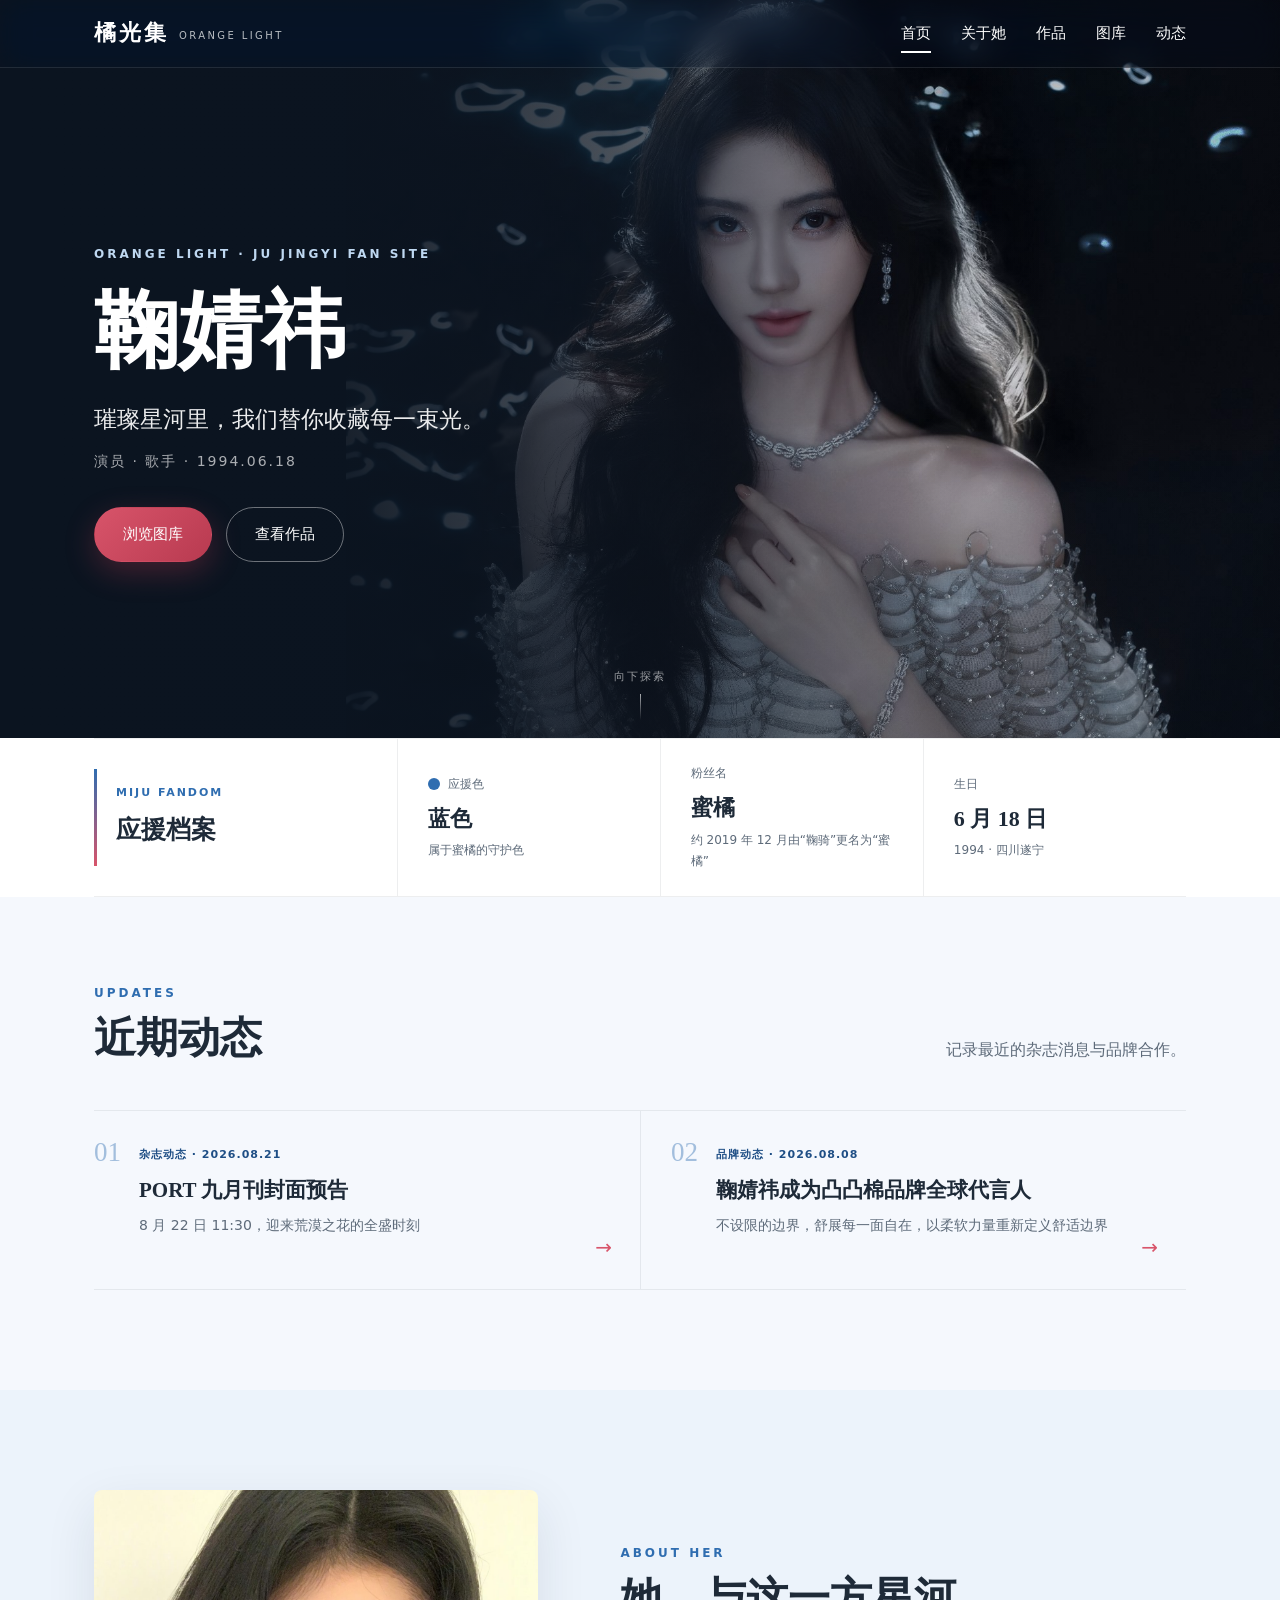
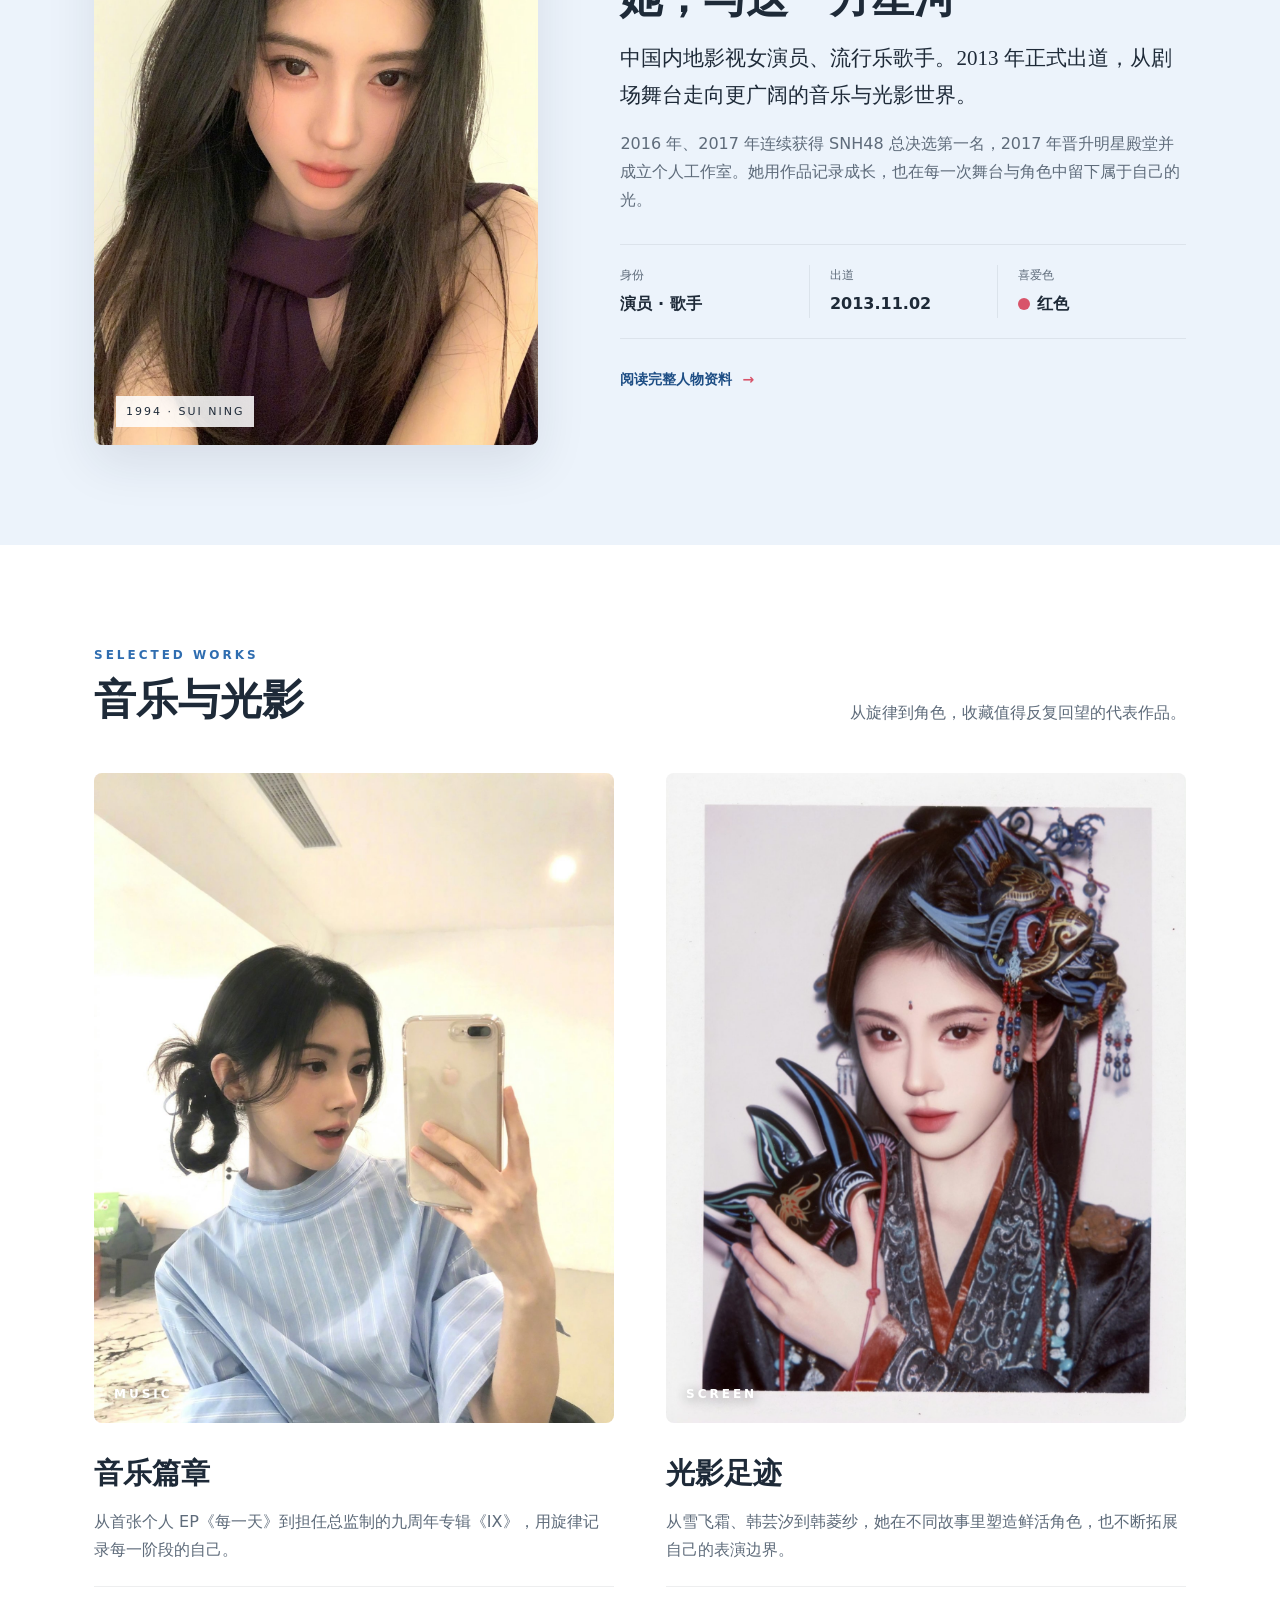
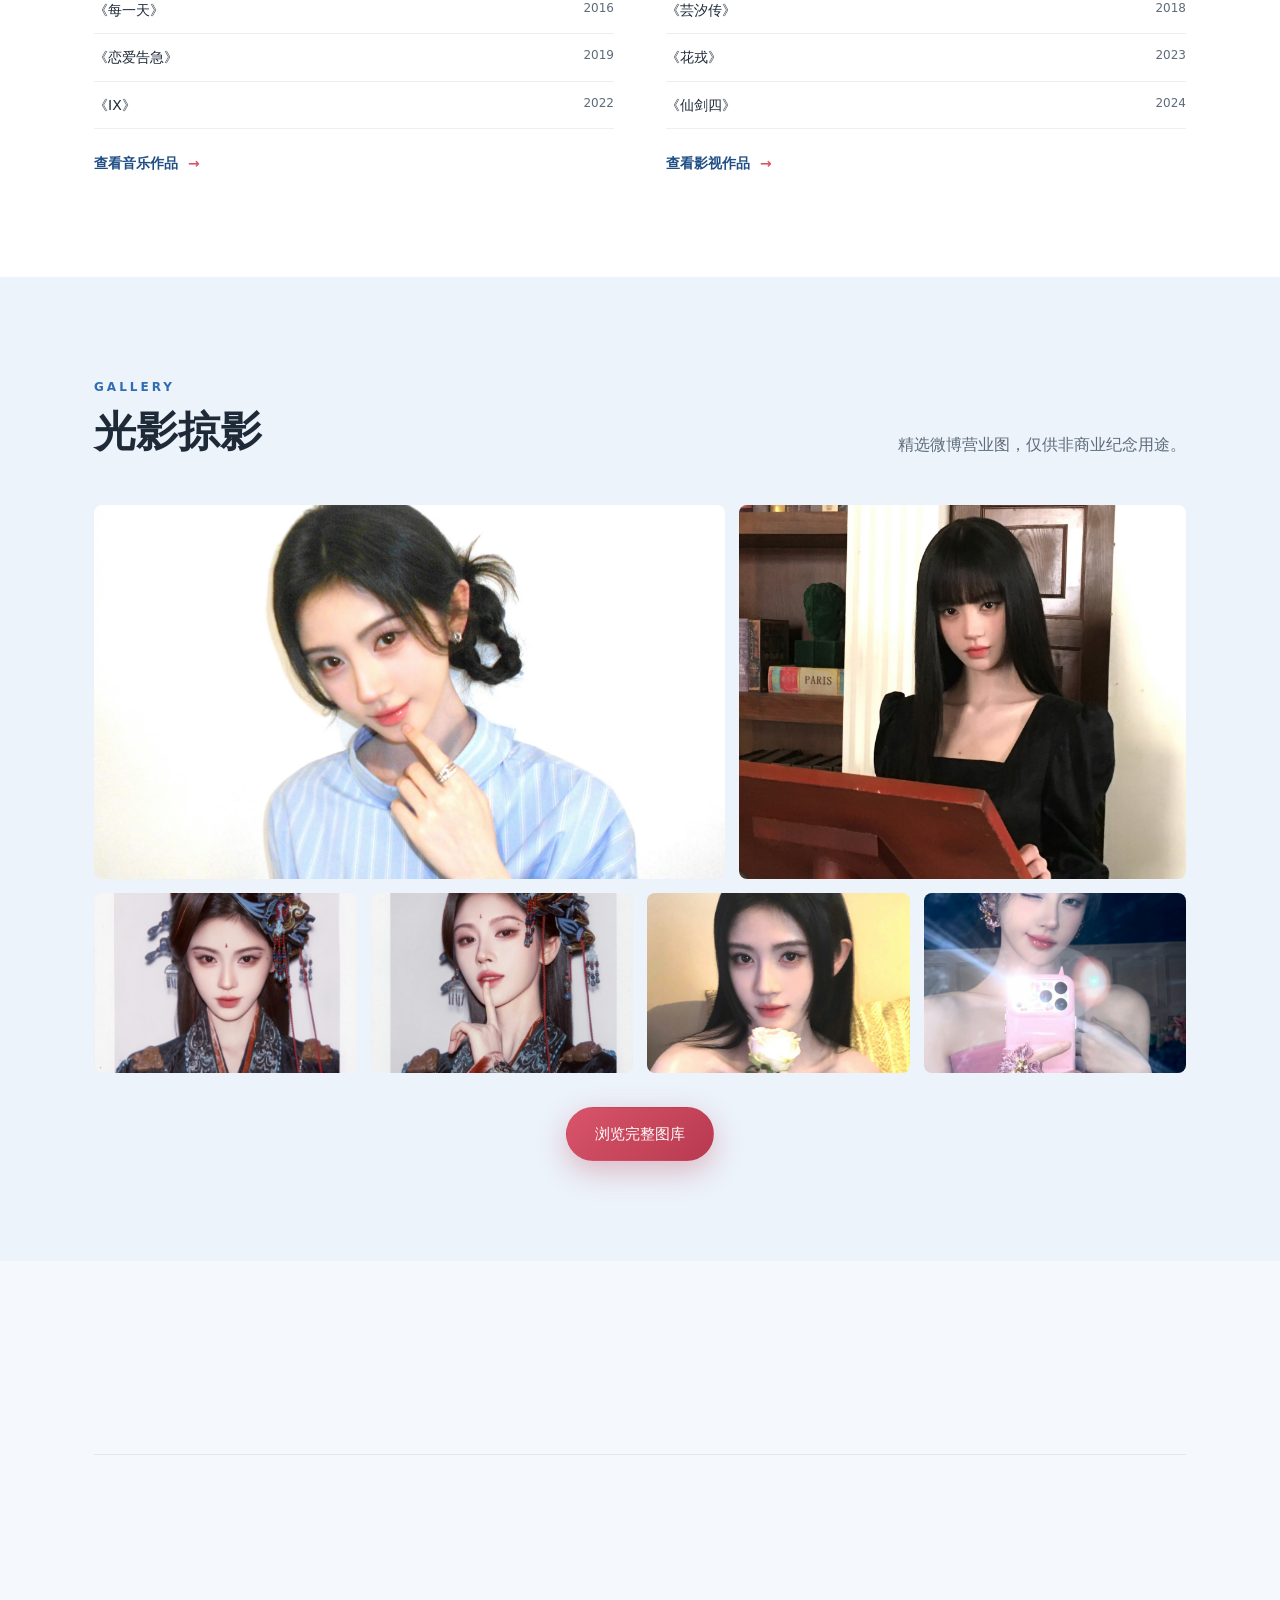
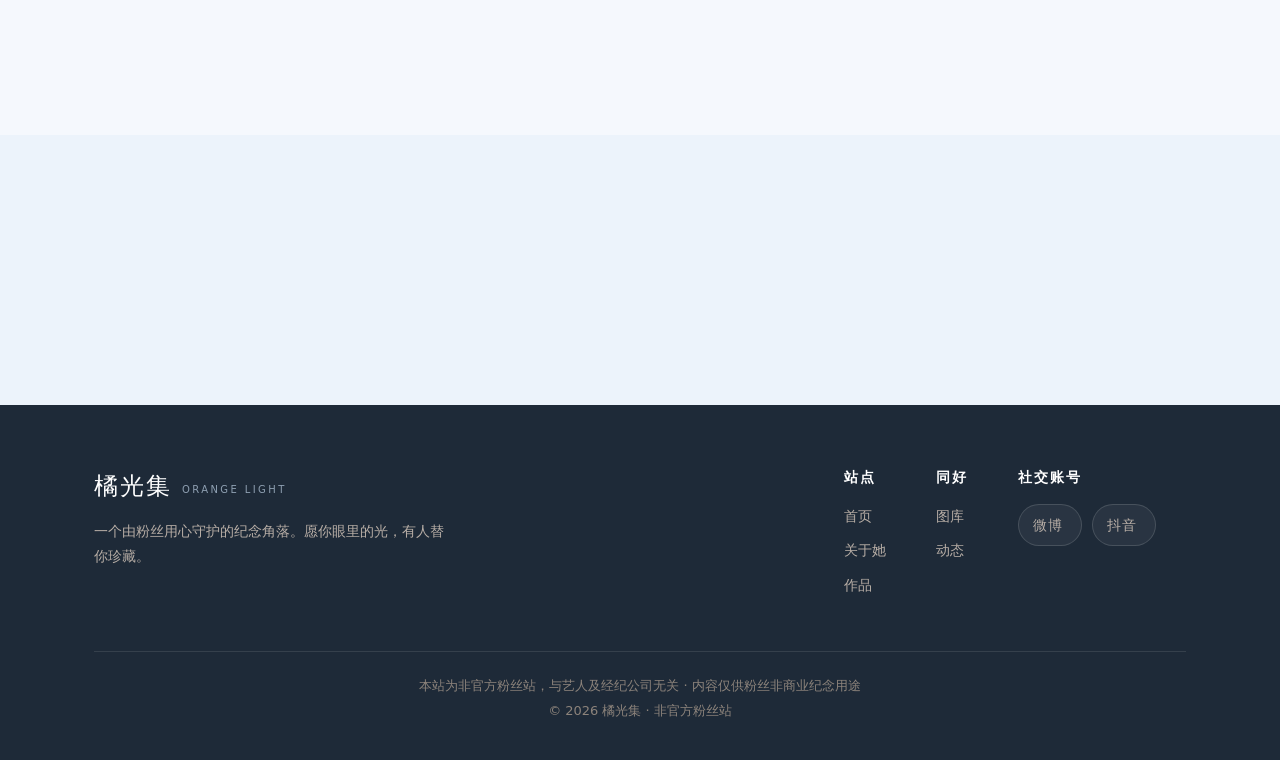
==== commit 46746e99: "refactor: 1.0 数据驱动重构 + 关于她/作品板块内容核实 结构层（布局定死，内容外置） - 导航 / 页脚 / 合规声明抽为全站共享外壳，消灭 7 份副本与文案漂移 - 数据文件拆分为「" ====
--- a/index.html
+++ b/index.html
@@ -3,41 +3,26 @@
 <head>
   <meta charset="UTF-8" />
   <meta name="viewport" content="width=device-width, initial-scale=1.0" />
-  <title>鞠婧祎 应援站 · 蜜橘小窝</title>
-  <meta name="description" content="鞠婧祎粉丝纪念站 —— 非官方粉丝自发搭建，收录音乐、影视与光影（资料参考百度百科）。" />
+  <title>橘光集 · 鞠婧祎非官方粉丝纪念站</title>
+  <meta name="description" content="橘光集（Orange Light）—— 鞠婧祎非官方粉丝纪念站，由粉丝自发搭建，收录音乐、影视与光影（资料参考百度百科）。" />
   <link rel="stylesheet" href="assets/css/styles.css" />
 </head>
-<body class="home-page">
+<body class="home-page" data-page="index">
 
-  <!-- 导航 -->
-  <header class="nav">
-    <div class="wrap">
-      <a class="brand" href="index.html">鞠婧祎</a>
-      <nav class="nav-links" id="site-navigation">
-        <a href="index.html" class="active">首页</a>
-        <a href="about.html">关于她</a>
-        <a href="works.html">作品</a>
-        <a href="gallery.html">图库</a>
-        <a href="news.html">动态</a>
-      </nav>
-      <button class="nav-toggle" type="button" aria-label="打开导航菜单" aria-controls="site-navigation" aria-expanded="false"><span></span><span></span><span></span></button>
-    </div>
-  </header>
+  <!-- 导航：由 data/site.js 渲染 -->
+  <header class="nav" data-site-nav></header>
 
   <!-- 人物首屏 -->
   <section class="home-hero">
-    <img class="home-hero-media" src="assets/img/feature-music.jpg" alt="鞠婧祎舞台造型" />
+    <img class="home-hero-media" data-home-hero="image" src="assets/img/feature-music.jpg" alt="鞠婧祎舞台造型" />
     <div class="home-hero-overlay"></div>
     <div class="wrap">
       <div class="home-hero-copy">
-        <span class="home-eyebrow">JU JINGYI · FAN MEMORIAL</span>
-        <h1>鞠婧祎</h1>
-        <p class="home-hero-lead">璀璨星河里，我们替你收藏每一束光。</p>
-        <p class="home-hero-note">演员 · 歌手 · 1994.06.18</p>
-        <div class="home-hero-actions">
-          <a class="btn btn-primary" href="gallery.html">浏览图库</a>
-          <a class="btn btn-ghost" href="works.html">查看作品</a>
-        </div>
+        <span class="home-eyebrow" data-home-hero="eyebrow"></span>
+        <h1 data-home-hero="title"></h1>
+        <p class="home-hero-lead" data-home-hero="lead"></p>
+        <p class="home-hero-note" data-home-hero="note"></p>
+        <div class="home-hero-actions" data-render-home="heroActions"></div>
       </div>
     </div>
     <a class="home-scroll" href="#fandom">向下探索<span aria-hidden="true"></span></a>
@@ -47,25 +32,8 @@
   <section class="home-fandom" id="fandom">
     <div class="wrap">
       <div class="home-fandom-strip">
-        <div class="home-fandom-intro">
-          <span class="home-fandom-kicker">MIJU FANDOM</span>
-          <strong>应援档案</strong>
-        </div>
-        <div class="home-fandom-item">
-          <span class="home-fandom-label"><i class="home-swatch home-swatch-blue"></i>应援色</span>
-          <strong>蓝色</strong>
-          <small>属于蜜橘的守护色</small>
-        </div>
-        <div class="home-fandom-item">
-          <span class="home-fandom-label">粉丝名</span>
-          <strong>蜜橘</strong>
-          <small>2019.12.29 由“鞠骑”正式更名为“蜜橘”</small>
-        </div>
-        <div class="home-fandom-item">
-          <span class="home-fandom-label">生日</span>
-          <strong>6 月 18 日</strong>
-          <small>1994 · 四川遂宁</small>
-        </div>
+        <div class="home-fandom-intro" data-render-home="fandomIntro"></div>
+        <div data-render-home="fandom" style="display:contents"></div>
       </div>
     </div>
   </section>
@@ -73,197 +41,57 @@
   <!-- 近期动态 -->
   <section class="home-focus" id="updates">
     <div class="wrap">
-      <div class="home-section-heading">
-        <div>
-          <div class="kicker">Updates</div>
-          <h2>近期动态</h2>
-        </div>
-        <p>记录最近的杂志消息与品牌合作。</p>
-      </div>
-      <div class="home-focus-grid">
-        <a class="home-focus-card" href="update-magazine.html">
-          <span class="home-focus-index">01</span>
-          <div>
-            <span class="tag">杂志动态 · 2026.08.21</span>
-            <h3>PORT 九月刊封面预告</h3>
-            <p>8 月 22 日 11:30，迎来荒漠之花的全盛时刻</p>
-          </div>
-          <span class="home-focus-arrow" aria-hidden="true">→</span>
-        </a>
-        <a class="home-focus-card" href="update-tutumian.html">
-          <span class="home-focus-index">02</span>
-          <div>
-            <span class="tag">品牌动态 · 2026.08.08</span>
-            <h3>凸凸棉品牌全球代言人</h3>
-            <p>以柔软力量，重新定义舒适边界</p>
-          </div>
-          <span class="home-focus-arrow" aria-hidden="true">→</span>
-        </a>
-      </div>
+      <div class="home-section-heading" data-heading="updates" data-source="HOME"></div>
+      <!-- 近期动态：从 data/news.js 的 NEWS.articles 截取前 2 条（唯一源头） -->
+      <div class="home-focus-grid" data-render-home="updates" data-limit="2"></div>
     </div>
   </section>
 
   <!-- 关于她 -->
   <section class="home-about section-alt">
     <div class="wrap">
-      <div class="home-about-layout">
-        <div class="home-about-media reveal">
-          <img src="assets/img/about-portrait.jpg" alt="鞠婧祎肖像" loading="lazy" />
-          <span>1994 · SUI NING</span>
-        </div>
-        <div class="home-about-copy reveal d1">
-          <div class="kicker">About Her</div>
-          <h2>她，与这一方星河</h2>
-          <p class="home-about-lead">中国内地影视女演员、流行乐歌手。2013 年正式出道，从剧场舞台走向更广阔的音乐与光影世界。</p>
-          <p>2016 年、2017 年连续获得 SNH48 总决选第一名，2017 年晋升明星殿堂并成立个人工作室。她用作品记录成长，也在每一次舞台与角色中留下属于自己的光。</p>
-          <dl class="home-about-facts">
-            <div><dt>身份</dt><dd>演员 · 歌手</dd></div>
-            <div><dt>出道</dt><dd>2013.11.02</dd></div>
-            <div><dt>喜爱色</dt><dd><i class="home-swatch home-swatch-red"></i>红色</dd></div>
-          </dl>
-          <a class="home-text-link" href="about.html">阅读完整人物资料<span aria-hidden="true">→</span></a>
-        </div>
-      </div>
+      <div class="home-about-layout" data-render-home="about"></div>
     </div>
   </section>
 
   <!-- 代表作品 -->
   <section class="home-works">
     <div class="wrap">
-      <div class="home-section-heading reveal">
-        <div>
-          <div class="kicker">Selected Works</div>
-          <h2>音乐与光影</h2>
-        </div>
-        <p>从旋律到角色，收藏值得反复回望的代表作品。</p>
-      </div>
-      <div class="home-work-grid">
-        <article class="home-work-item reveal">
-          <a class="home-work-media" href="works.html" aria-label="查看音乐作品">
-            <img src="assets/img/gallery-07.jpg" alt="音乐篇章" loading="lazy" />
-            <span>Music</span>
-          </a>
-          <div class="home-work-copy">
-            <h3>音乐篇章</h3>
-            <p>从首张个人 EP《每一天》到担任总监制的九周年专辑《IX》，用旋律记录每一阶段的自己。</p>
-            <ul>
-              <li>《每一天》<span>2016</span></li>
-              <li>《恋爱告急》<span>2019</span></li>
-              <li>《IX》<span>2022</span></li>
-            </ul>
-            <a class="home-text-link" href="works.html">查看音乐作品<span aria-hidden="true">→</span></a>
-          </div>
-        </article>
-        <article class="home-work-item reveal d1">
-          <a class="home-work-media" href="works.html" aria-label="查看影视作品">
-            <img src="assets/img/feature-screen.jpg" alt="光影足迹" loading="lazy" />
-            <span>Screen</span>
-          </a>
-          <div class="home-work-copy">
-            <h3>光影足迹</h3>
-            <p>从雪飞霜、韩芸汐到韩菱纱，她在不同故事里塑造鲜活角色，也不断拓展自己的表演边界。</p>
-            <ul>
-              <li>《芸汐传》<span>2018</span></li>
-              <li>《花戎》<span>2023</span></li>
-              <li>《仙剑四》<span>2024</span></li>
-            </ul>
-            <a class="home-text-link" href="works.html">查看影视作品<span aria-hidden="true">→</span></a>
-          </div>
-        </article>
-      </div>
+      <div class="home-section-heading reveal" data-heading="works" data-source="HOME"></div>
+      <div class="home-work-grid" data-render-home="workCards"></div>
     </div>
   </section>
 
   <!-- 精选图库 -->
   <section class="home-gallery section-alt">
     <div class="wrap">
-      <div class="home-section-heading reveal">
-        <div>
-          <div class="kicker">Gallery</div>
-          <h2>光影掠影</h2>
-        </div>
-        <p>精选微博营业图，仅供非商业纪念用途。</p>
-      </div>
-      <div class="home-gallery-grid">
-        <a class="home-gallery-item home-gallery-feature reveal" href="gallery.html" aria-label="前往完整图库查看鞠婧祎营业图一"><img src="assets/img/gallery-01.jpg" alt="鞠婧祎营业图一" loading="lazy" /></a>
-        <a class="home-gallery-item reveal d1" href="gallery.html" aria-label="前往完整图库查看鞠婧祎营业图二"><img src="assets/img/gallery-02.jpg" alt="鞠婧祎营业图二" loading="lazy" /></a>
-        <a class="home-gallery-item reveal" href="gallery.html" aria-label="前往完整图库查看鞠婧祎营业图三"><img src="assets/img/gallery-03.jpg" alt="鞠婧祎营业图三" loading="lazy" /></a>
-        <a class="home-gallery-item reveal d1" href="gallery.html" aria-label="前往完整图库查看鞠婧祎营业图四"><img src="assets/img/gallery-04.jpg" alt="鞠婧祎营业图四" loading="lazy" /></a>
-        <a class="home-gallery-item reveal d2" href="gallery.html" aria-label="前往完整图库查看鞠婧祎营业图五"><img src="assets/img/gallery-05.jpg" alt="鞠婧祎营业图五" loading="lazy" /></a>
-        <a class="home-gallery-item reveal" href="gallery.html" aria-label="前往完整图库查看鞠婧祎营业图六"><img src="assets/img/gallery-06.jpg" alt="鞠婧祎营业图六" loading="lazy" /></a>
-      </div>
-      <div class="home-center-action reveal"><a class="btn btn-primary" href="gallery.html">浏览完整图库</a></div>
+      <div class="home-section-heading reveal" data-heading="gallery" data-source="HOME"></div>
+      <div class="home-gallery-grid" data-render-home="galleryPreview"></div>
+      <div class="home-center-action reveal" data-render-home="galleryPreviewButton"></div>
     </div>
   </section>
 
   <!-- 精简里程碑 -->
   <section class="home-milestones">
     <div class="wrap">
-      <div class="home-section-heading reveal">
-        <div>
-          <div class="kicker">Milestones</div>
-          <h2>成长里程碑</h2>
-        </div>
-        <a class="home-text-link" href="news.html">查看完整历程<span aria-hidden="true">→</span></a>
-      </div>
-      <div class="home-milestone-grid">
-        <article class="home-milestone reveal"><time>2013</time><h3>正式出道</h3><p>随 Team NII《剧场女神》公演登台。</p></article>
-        <article class="home-milestone reveal d1"><time>2017</time><h3>连霸与新起点</h3><p>总决选连霸，晋升明星殿堂并成立个人工作室。</p></article>
-        <article class="home-milestone reveal d2"><time>2018</time><h3>《芸汐传》</h3><p>饰演韩芸汐，代表角色受到广泛关注。</p></article>
-        <article class="home-milestone reveal d3"><time>2026</time><h3>全新篇章</h3><p>新作品与新荣誉相继到来。</p></article>
-      </div>
+      <div class="home-section-heading reveal" data-heading="milestones" data-source="HOME"></div>
+      <!-- 成长里程碑：从全站共用的 SITE.milestones 截取前 4 条（数据在 data/site.js） -->
+      <div class="home-milestone-grid" data-render-home="milestones" data-limit="4"></div>
     </div>
   </section>
 
   <!-- 合规声明 -->
   <section class="section-alt home-disclaimer">
-    <div class="wrap">
-      <div class="disclaimer reveal">
-        <div class="ico">i</div>
-        <div>
-          <h3>非官方声明</h3>
-          <p>本网站为粉丝自发搭建的<strong>非官方</strong>纪念与应援站点，与艺人本人及其经纪公司无任何隶属或合作关系，不代表官方立场。站内文字资料整理自公开内容，版权归原作者及权利方所有，仅供非商业性的喜爱与纪念用途，如有侵权请联系下架。禁止将本站内容用于任何商业获利行为。</p>
-        </div>
-      </div>
-    </div>
+    <div class="wrap" data-site-notice></div>
   </section>
 
-  <!-- 页脚 -->
-  <footer class="footer">
-    <div class="wrap">
-      <div class="top">
-        <div>
-          <div class="brand-f">鞠婧祎</div>
-          <p>一个由粉丝用心守护的纪念角落。愿你眼里的光，有人替你珍藏。</p>
-        </div>
-        <div class="links">
-          <div>
-            <h5>站点</h5>
-            <a href="index.html">首页</a>
-            <a href="about.html">关于她</a>
-            <a href="works.html">作品</a>
-          </div>
-          <div>
-            <h5>同好</h5>
-            <a href="gallery.html">图库</a>
-            <a href="news.html">动态</a>
-          </div>
-          <div class="social-col">
-            <h5>社交账号</h5>
-            <div class="social-row">
-              <a class="social-chip" href="https://weibo.com/u/3669102477" target="_blank" rel="noopener">微博</a>
-              <a class="social-chip" href="https://v.douyin.com/kyUIUpl1Lpw/" target="_blank" rel="noopener">抖音</a>
-            </div>
-          </div>
-        </div>
-      </div>
-      <div class="bar">
-        本站为非官方粉丝站，与艺人及经纪公司无关 · 内容仅供粉丝非商业纪念用途<br />
-        © 2026 · 非官方粉丝站
-      </div>
-    </div>
-  </footer>
+  <!-- 页脚：由 data/site.js 渲染 -->
+  <footer class="footer" data-site-footer></footer>
 
+  <script src="data/site.js"></script>
+  <script src="data/home.js"></script>
+  <!-- 首页「近期动态」读动态页的文章数据，所以这里也要引 news.js -->
+  <script src="data/news.js"></script>
   <script src="assets/js/main.js"></script>
 </body>
 </html>
--- a/assets/css/styles.css
+++ b/assets/css/styles.css
@@ -61,8 +61,14 @@
 }
 .nav.scrolled { border-bottom: 1px solid var(--line); box-shadow: var(--shadow-sm); }
 .nav .wrap { display: flex; align-items: center; justify-content: space-between; }
-.brand { font-family: var(--font-serif); font-size: 22px; letter-spacing: 3px; font-weight: 600; }
+.brand { display: inline-flex; align-items: baseline; gap: 10px; font-family: var(--font-serif); font-size: 22px; letter-spacing: 3px; font-weight: 600; }
 .brand .dot { color: var(--accent); }
+.brand-en {
+  font-family: var(--font-sans); font-size: 10px; letter-spacing: 2.4px;
+  font-weight: 500; color: var(--ink-soft); text-transform: uppercase;
+  transform: translateY(-1px);
+}
+.nav.scrolled .brand-en { color: var(--ink-soft); }
 .nav-links { display: flex; gap: 30px; align-items: center; }
 .nav-links a {
   font-size: 15px; color: var(--ink-soft); position: relative; padding: 6px 0;
@@ -121,6 +127,7 @@
 }
 .home-page .nav:not(.scrolled) .brand,
 .home-page .nav:not(.scrolled) .nav-links a { color: #fff; }
+.home-page .nav:not(.scrolled) .brand .brand-en { color: rgba(255,255,255,0.72); }
 .home-page .nav:not(.scrolled) .nav-links a.active::after { background: #fff; }
 .home-page .nav:not(.scrolled) .nav-toggle span { background: #fff; }
 .home-page .nav.scrolled { background: rgba(245,248,253,0.91); }
@@ -537,7 +544,7 @@
 }
 .sub-title::before {
   content: ""; display: inline-block; width: 28px; height: 4px; border-radius: 4px;
-  background: linear-gradient(90deg, var(--primary), var(--gold));
+  background: linear-gradient(90deg, var(--primary), var(--accent));
 }
 
 /* ---------- 卡片网格 ---------- */
@@ -695,7 +702,8 @@
 /* ---------- 页脚 ---------- */
 .footer { background: #1E2A38; color: #D8CFC8; padding: 60px 0 36px; }
 .footer .top { display: flex; justify-content: space-between; gap: 40px; flex-wrap: wrap; }
-.footer .brand-f { font-family: var(--font-serif); font-size: 24px; letter-spacing: 2px; color: #fff; }
+.footer .brand-f { display: inline-flex; align-items: baseline; gap: 10px; font-family: var(--font-serif); font-size: 24px; letter-spacing: 2px; color: #fff; }
+.footer .brand-f .brand-en { color: #8FA0B2; }
 .footer p { color: #B8AEA6; font-size: 14px; max-width: 360px; margin-top: 12px; }
 .footer .links { display: flex; gap: 50px; flex-wrap: wrap; }
 .footer .links h5 { color: #fff; font-size: 14px; letter-spacing: 2px; margin-bottom: 14px; }
@@ -875,6 +883,9 @@
   .update-facts div { grid-template-columns: 86px 1fr; }
   .update-next { gap: 20px; margin-top: 58px; padding-bottom: 62px; }
   .update-next-link strong { font-size: 13px; }
+  /* 窄屏下导航/页脚隐藏英文副标题，避免挤压汉堡按钮 */
+  .brand .brand-en,
+  .footer .brand-f .brand-en { display: none; }
 }
 
 /* ---------- 滚动揭示动画 ---------- */
@@ -1061,3 +1072,20 @@
   .home-focus-card,
   .home-focus-arrow { transition: none; }
 }
+
+/* =========================================================
+   数据加载失败提示
+   当 data/*.js 未正确引入或路径写错时，容器会显示这条提示，
+   方便快速定位问题（正常渲染时不会出现）。
+   ========================================================= */
+.render-warning {
+  grid-column: 1 / -1;
+  margin: 0;
+  padding: 16px 18px;
+  border: 1px dashed var(--accent);
+  border-radius: 12px;
+  background: rgba(216, 84, 106, 0.06);
+  color: var(--accent);
+  font-size: 14px;
+  line-height: 1.6;
+}
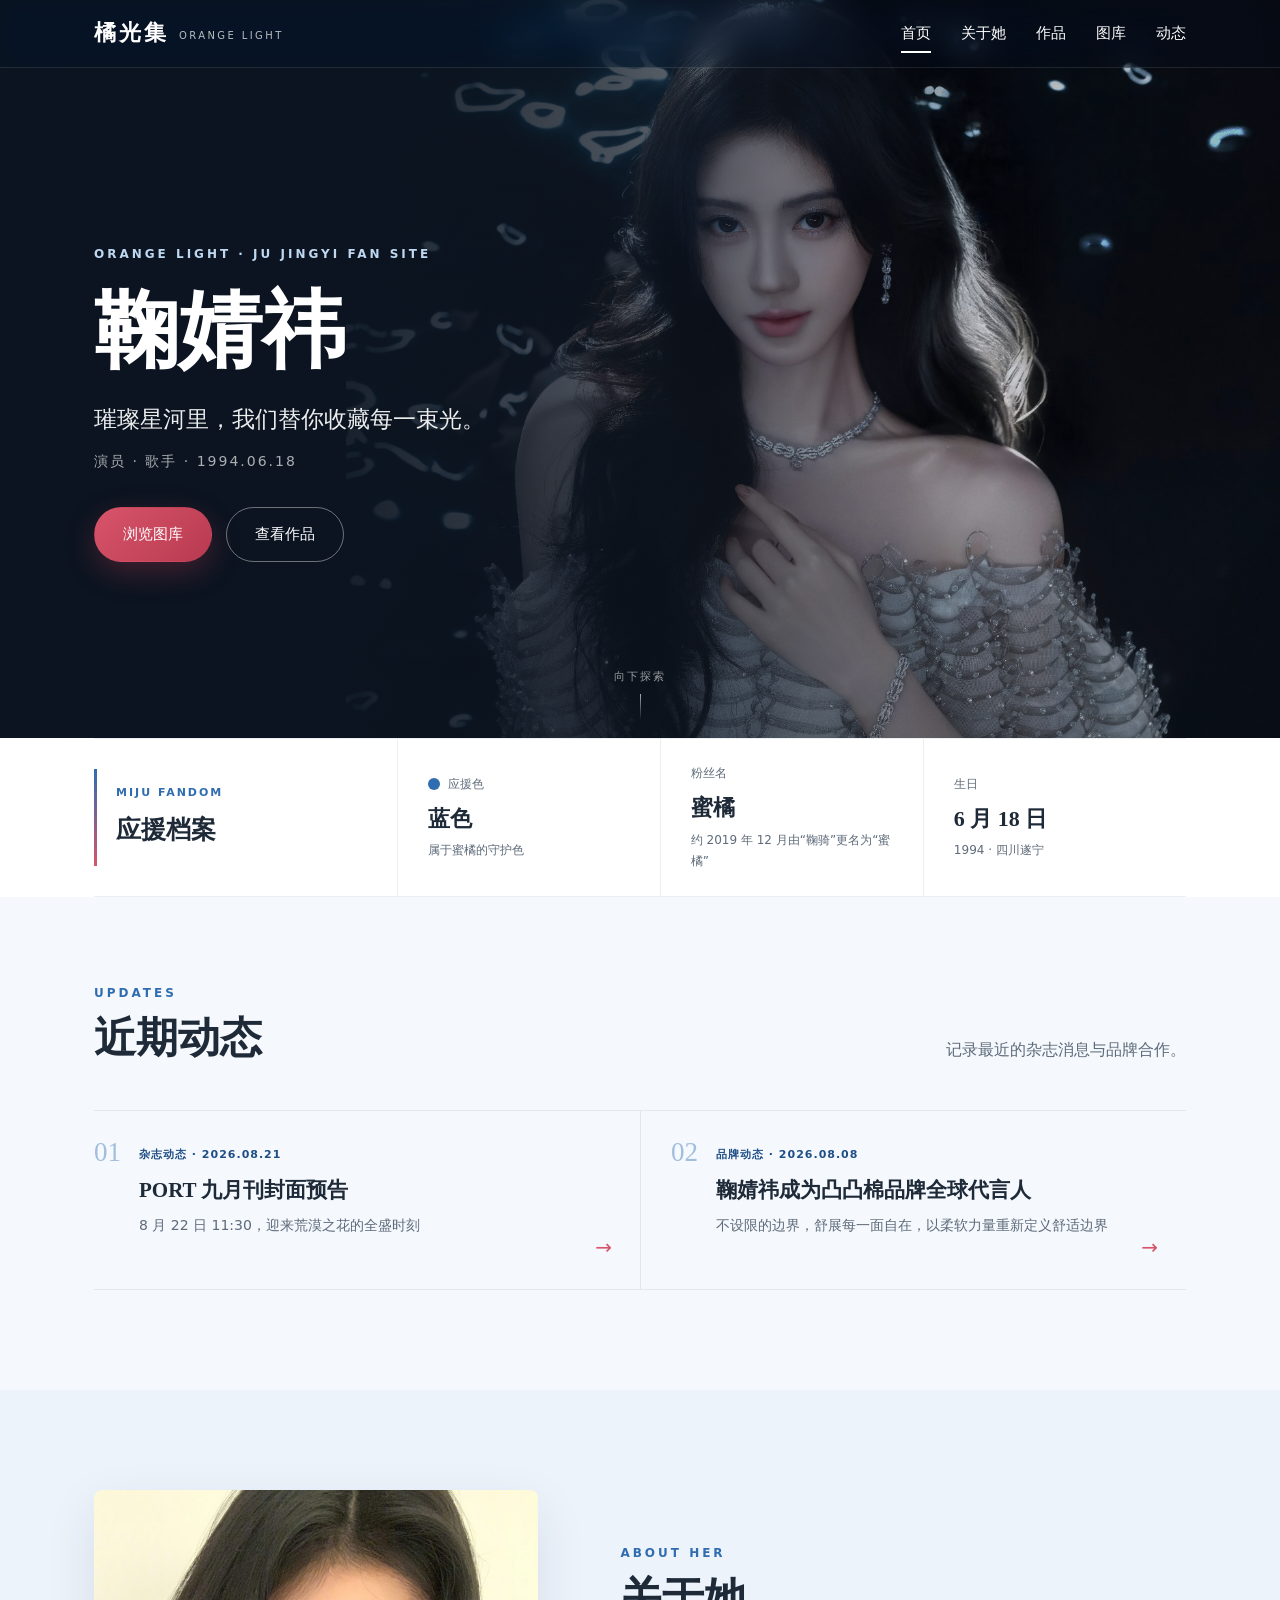
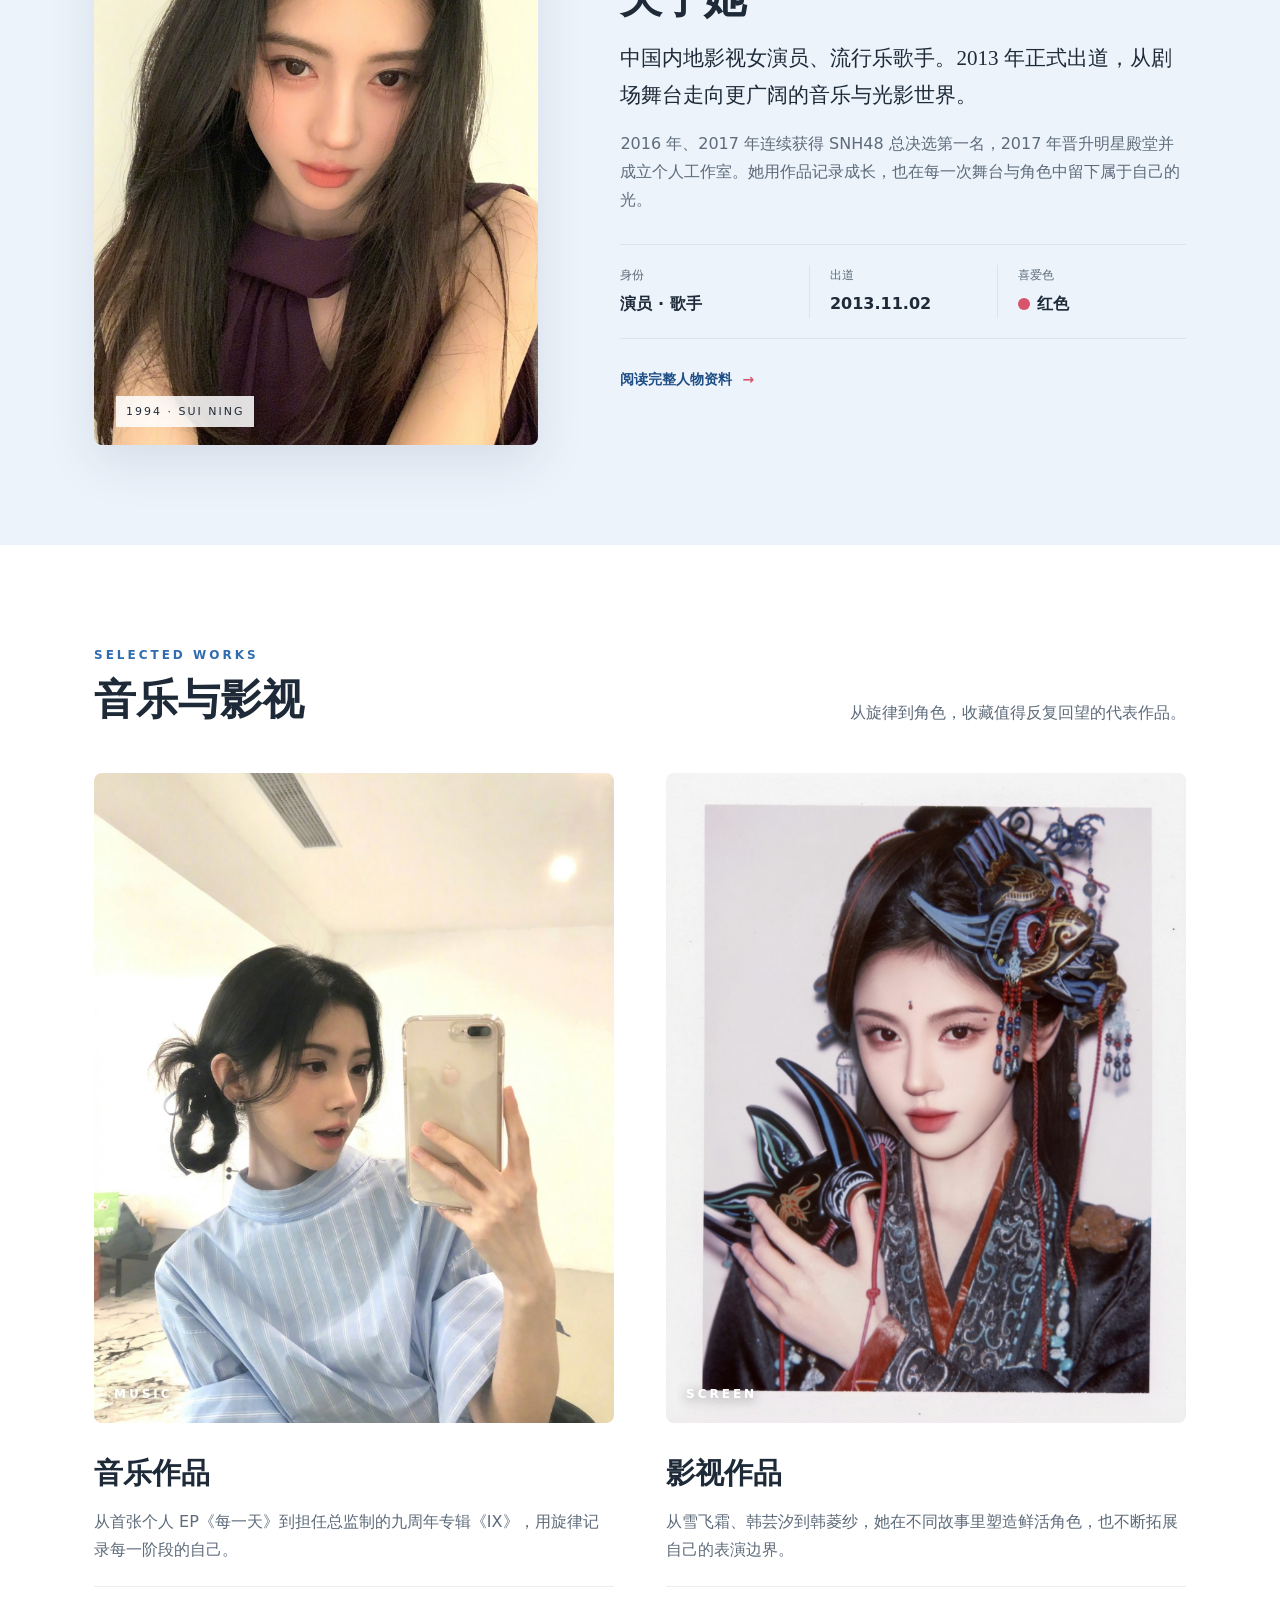
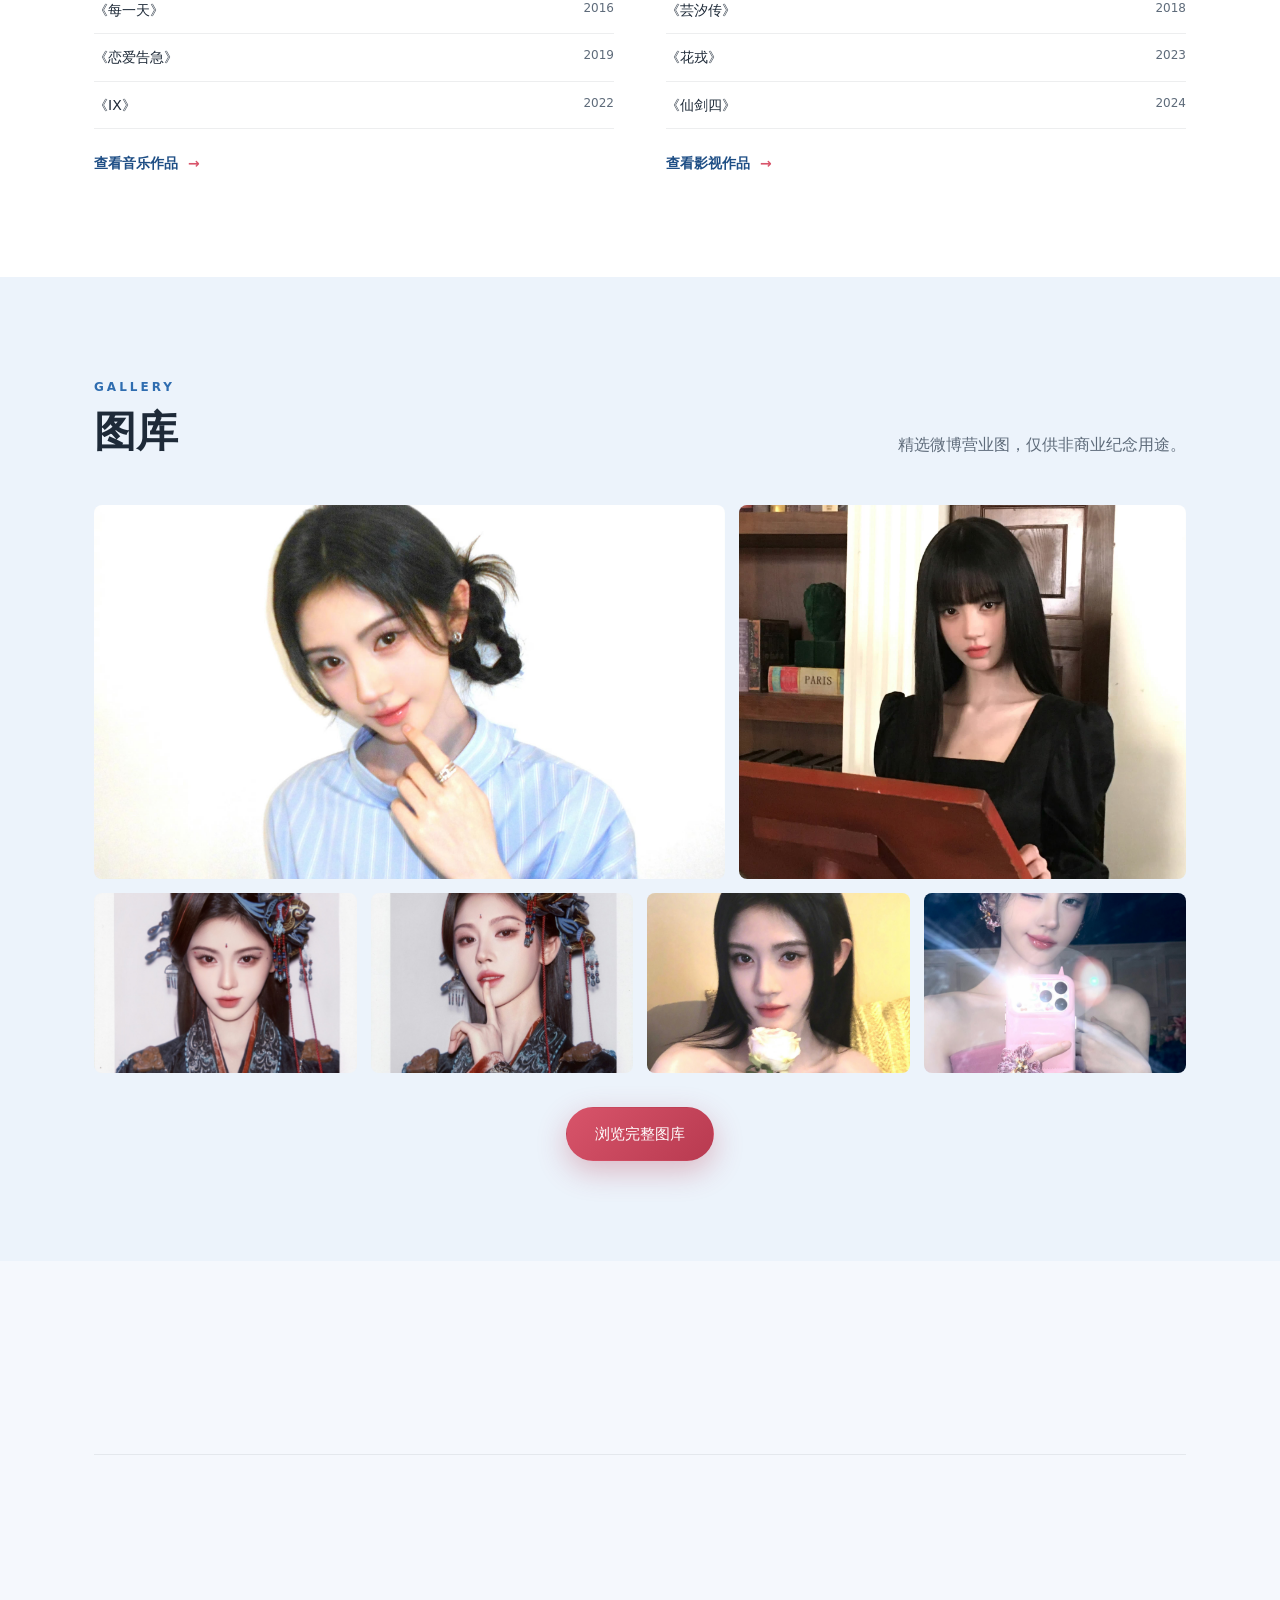
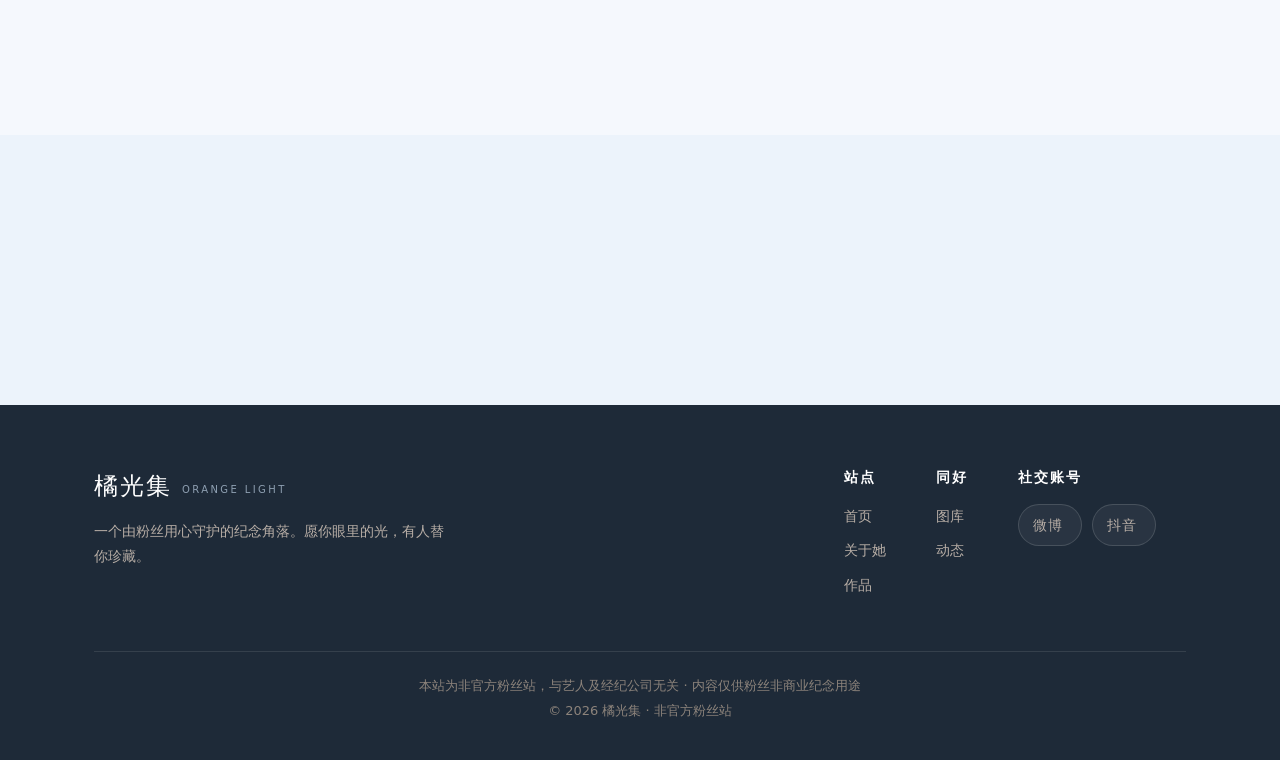
==== commit d81fb9c6: "copy: 首页标题改为朴素的功能性名称 站主定调：不要文艺化的造词，就用「音乐、影视、图库」这类朴素名称。  - 音乐与光影 → 音乐与影视 - 光影掠影   → 图库 - 成长里程碑 → 成长历程" ====
--- a/index.html
+++ b/index.html
@@ -4,7 +4,23 @@
   <meta charset="UTF-8" />
   <meta name="viewport" content="width=device-width, initial-scale=1.0" />
   <title>橘光集 · 鞠婧祎非官方粉丝纪念站</title>
-  <meta name="description" content="橘光集（Orange Light）—— 鞠婧祎非官方粉丝纪念站，由粉丝自发搭建，收录音乐、影视与光影（资料参考百度百科）。" />
+  <meta name="description" content="橘光集（Orange Light）—— 鞠婧祎非官方粉丝纪念站，由粉丝自发搭建，收录音乐、影视作品与图库（资料参考百度百科）。" />
+
+  <!-- 图标与社交分享卡片 -->
+  <!-- ⚠️ 绑定自定义域名后，把 og:image 改成绝对地址（https://你的域名/assets/img/og-cover.jpg） -->
+  <link rel="icon" href="assets/img/favicon.svg" type="image/svg+xml" />
+  <link rel="icon" href="assets/img/favicon-32.png" sizes="32x32" />
+  <link rel="apple-touch-icon" href="assets/img/apple-touch-icon.png" />
+  <meta name="theme-color" content="#2F6DB0" />
+  <meta property="og:type" content="website" />
+  <meta property="og:site_name" content="橘光集 · Orange Light" />
+  <meta property="og:title" content="橘光集 · 鞠婧祎非官方粉丝纪念站" />
+  <meta property="og:description" content="由粉丝自发搭建的鞠婧祎非官方纪念站，收录音乐、影视作品与图库。" />
+  <meta property="og:image" content="assets/img/og-cover.jpg" />
+  <meta property="og:image:width" content="1200" />
+  <meta property="og:image:height" content="918" />
+  <meta name="twitter:card" content="summary_large_image" />
+
   <link rel="stylesheet" href="assets/css/styles.css" />
 </head>
 <body class="home-page" data-page="index">
